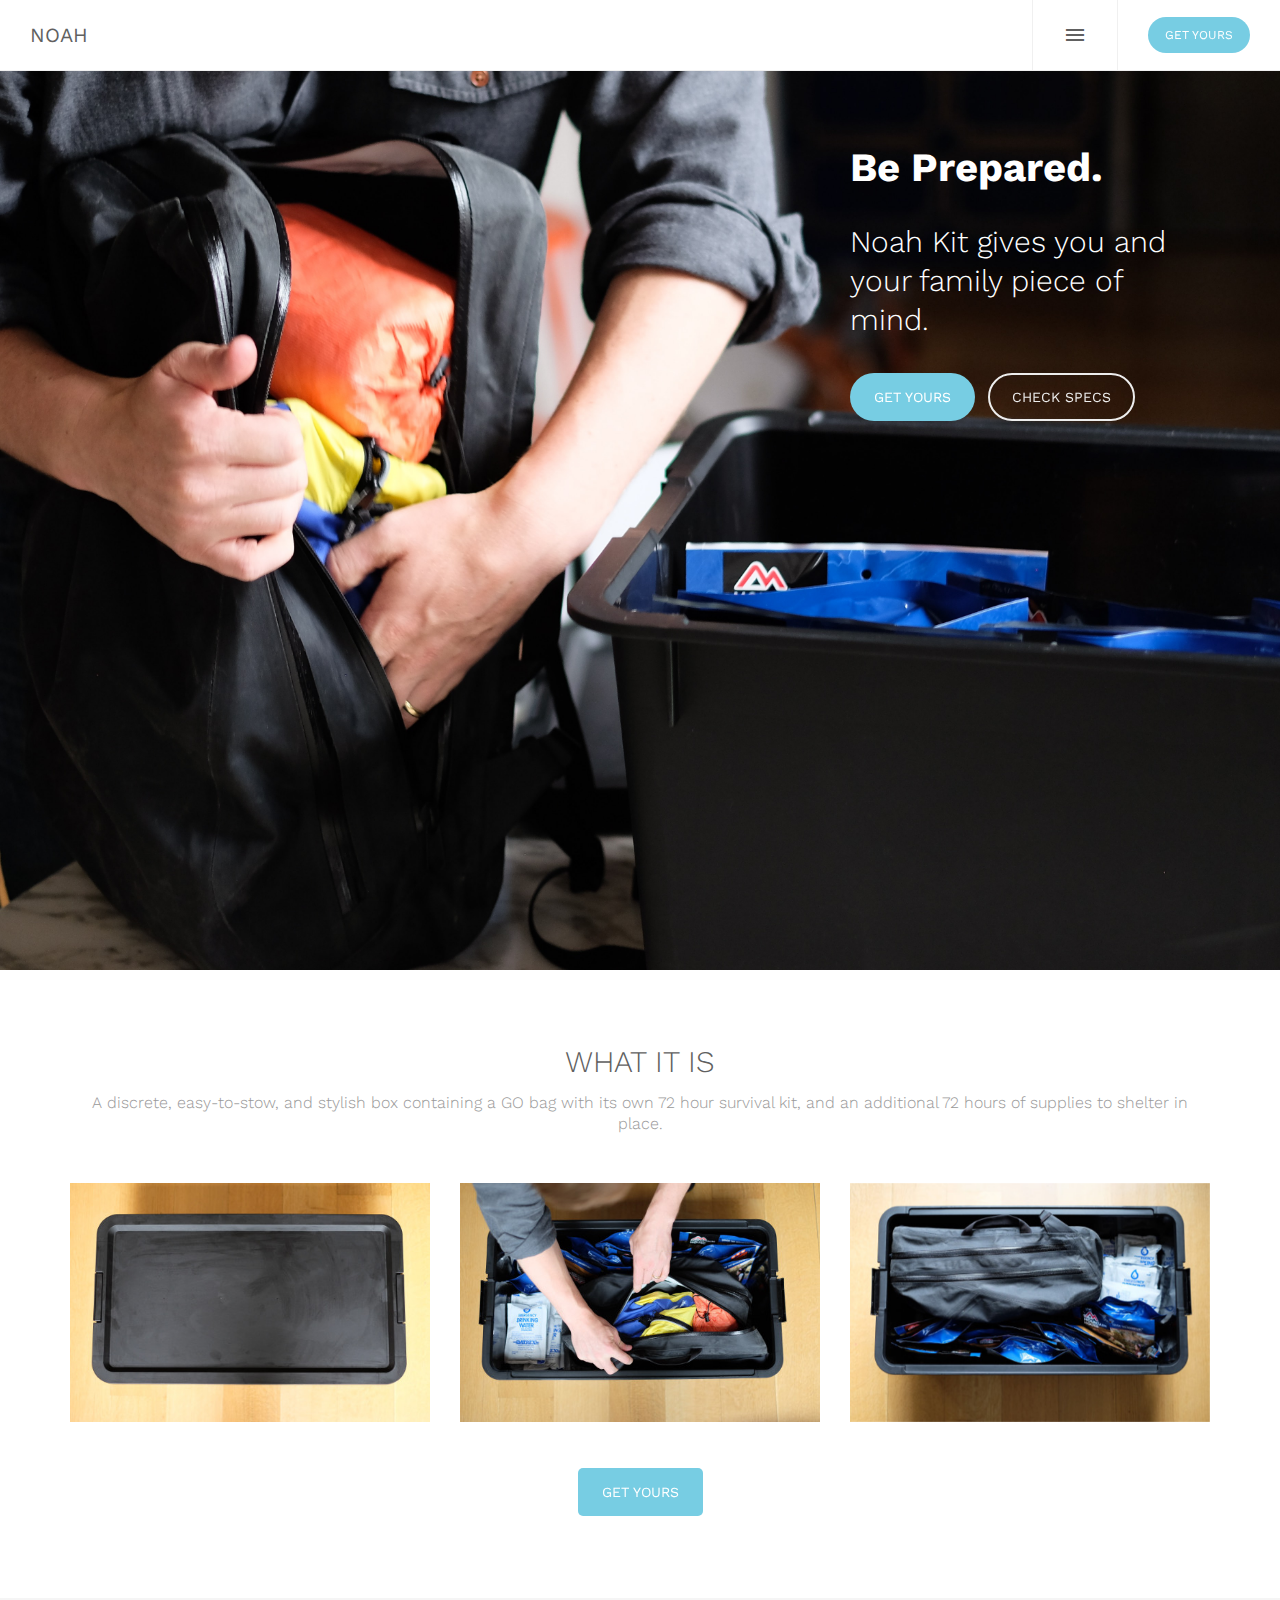
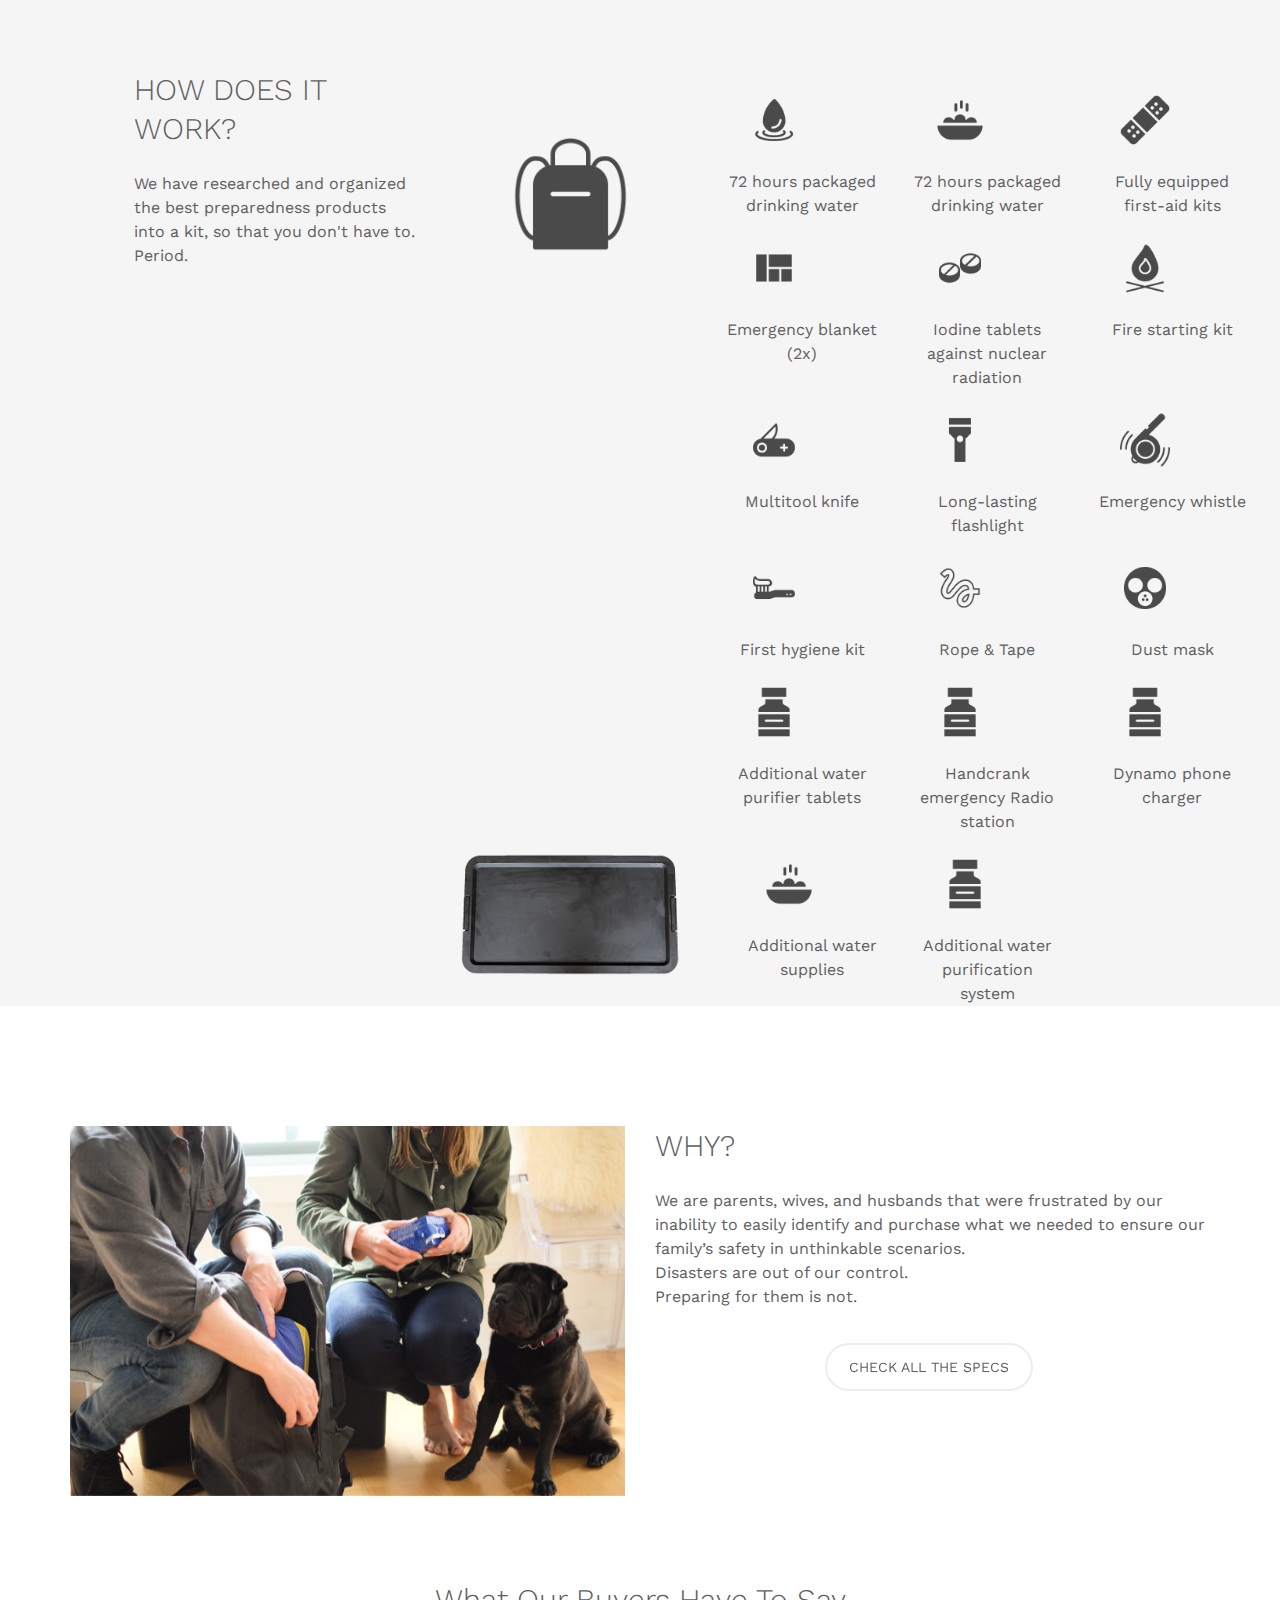
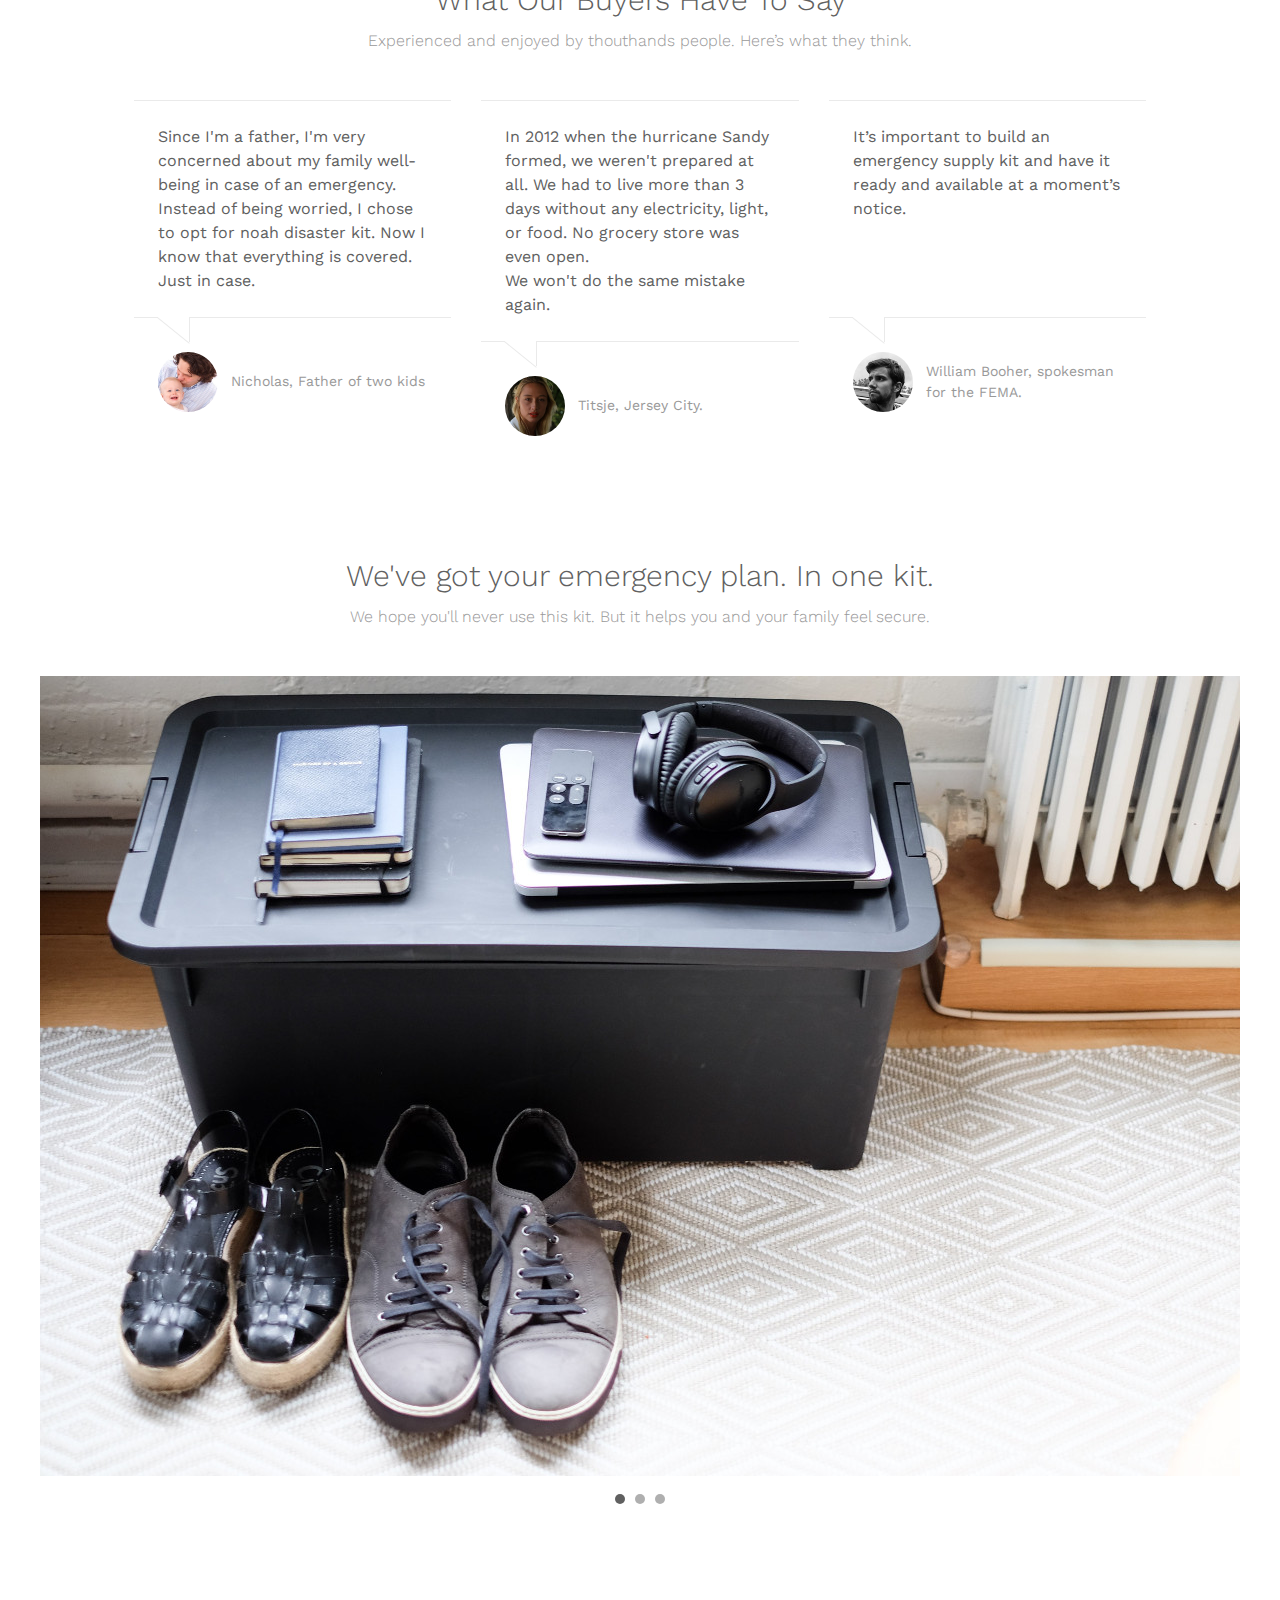
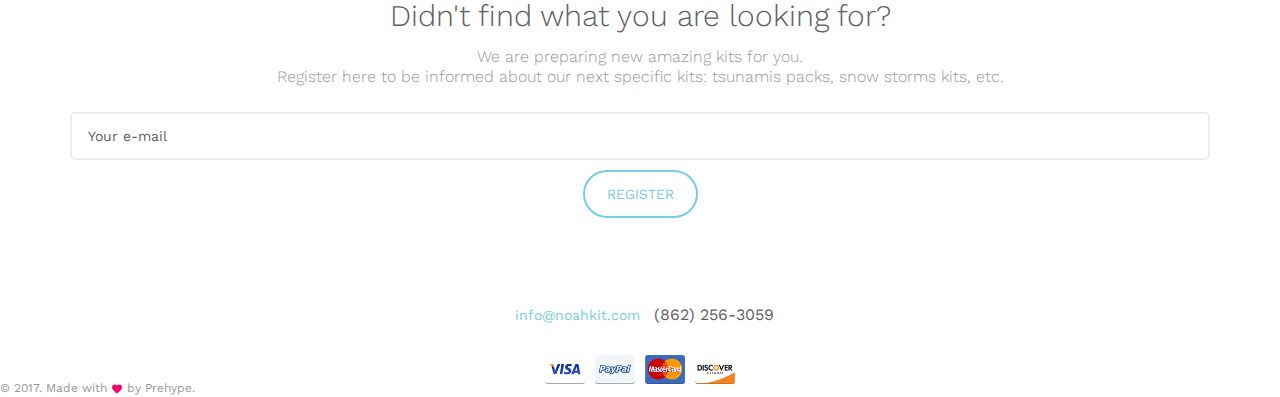
==== index.html @ 4232bd3d "changes noah" ====
<!DOCTYPE html>
<html lang="en">

<head>
  <meta charset="utf-8">
  <title>Noah Kit - A disaster kit to help you and your family feel secure.</title>

  <!--SEO Meta Tags-->
  <meta name="description" content="Noah Kit is the disaster kit you need to protect you and your family in case of a disaster." />
  <meta name="keywords" content="disaster kit, survival kit, emergency pack" />
  <meta name="author" content="Prehype" />

  <!--Mobile Specific Meta Tag-->
  <meta name="viewport" content="width=device-width, initial-scale=1.0, maximum-scale=1.0, user-scalable=no" />

  <!--Favicon-->
  <link rel="shortcut icon" href="favicon.ico" type="image/x-icon">
  <link rel="icon" href="favicon.ico" type="image/x-icon">

  <!-- Google Material Icons -->
  <link href="css/vendor/material-icons.min.css" rel="stylesheet" media="screen">

  <!-- Brand Icons -->
  <link href="css/vendor/socicon.min.css" rel="stylesheet" media="screen">

  <!-- Bootstrap -->
  <link href="css/vendor/bootstrap.min.css" rel="stylesheet" media="screen">

  <!-- Theme Styles -->
  <link href="css/theme.css" rel="stylesheet" media="screen">
<!-- redirect mobile -->
    <script type="text/javascript">
 
  if (screen.width <= 500) {
    window.location = "http://noahkit.com/index-m.html";
  }
  
</script>
  <!-- Page Preloading
  <script src="js/vendor/page-preloading.js"></script>
    <!-- fortawesome --> 
    
    <link rel="stylesheet" href="css/font-awesome/css/font-awesome.min.css">
    
    <!-- start Mixpanel --><script type="text/javascript">(function(e,a){if(!a.__SV){var b=window;try{var c,l,i,j=b.location,g=j.hash;c=function(a,b){return(l=a.match(RegExp(b+"=([^&]*)")))?l[1]:null};g&&c(g,"state")&&(i=JSON.parse(decodeURIComponent(c(g,"state"))),"mpeditor"===i.action&&(b.sessionStorage.setItem("_mpcehash",g),history.replaceState(i.desiredHash||"",e.title,j.pathname+j.search)))}catch(m){}var k,h;window.mixpanel=a;a._i=[];a.init=function(b,c,f){function e(b,a){var c=a.split(".");2==c.length&&(b=b[c[0]],a=c[1]);b[a]=function(){b.push([a].concat(Array.prototype.slice.call(arguments,
0)))}}var d=a;"undefined"!==typeof f?d=a[f]=[]:f="mixpanel";d.people=d.people||[];d.toString=function(b){var a="mixpanel";"mixpanel"!==f&&(a+="."+f);b||(a+=" (stub)");return a};d.people.toString=function(){return d.toString(1)+".people (stub)"};k="disable time_event track track_pageview track_links track_forms register register_once alias unregister identify name_tag set_config reset people.set people.set_once people.increment people.append people.union people.track_charge people.clear_charges people.delete_user".split(" ");
for(h=0;h<k.length;h++)e(d,k[h]);a._i.push([b,c,f])};a.__SV=1.2;b=e.createElement("script");b.type="text/javascript";b.async=!0;b.src="undefined"!==typeof MIXPANEL_CUSTOM_LIB_URL?MIXPANEL_CUSTOM_LIB_URL:"file:"===e.location.protocol&&"//cdn.mxpnl.com/libs/mixpanel-2-latest.min.js".match(/^\/\//)?"https://cdn.mxpnl.com/libs/mixpanel-2-latest.min.js":"//cdn.mxpnl.com/libs/mixpanel-2-latest.min.js";c=e.getElementsByTagName("script")[0];c.parentNode.insertBefore(b,c)}})(document,window.mixpanel||[]);
mixpanel.init("4b5b7b90c22132a51a4532731f63f883");</script><!-- end Mixpanel -->
    
    <!-- Facebook Pixel Code -->
<!-- Facebook Pixel Code -->
<script>
!function(f,b,e,v,n,t,s){if(f.fbq)return;n=f.fbq=function(){n.callMethod?
n.callMethod.apply(n,arguments):n.queue.push(arguments)};if(!f._fbq)f._fbq=n;
n.push=n;n.loaded=!0;n.version='2.0';n.queue=[];t=b.createElement(e);t.async=!0;
t.src=v;s=b.getElementsByTagName(e)[0];s.parentNode.insertBefore(t,s)}(window,
document,'script','https://connect.facebook.net/en_US/fbevents.js');
fbq('init', '471749263181163'); // Insert your pixel ID here.
fbq('track', 'PageView');
</script>
<noscript><img height="1" width="1" style="display:none"
src="https://www.facebook.com/tr?id=471749263181163&ev=PageView&noscript=1"
/></noscript>
<!-- DO NOT MODIFY -->
<!-- End Facebook Pixel Code -->

<!-- DO NOT MODIFY -->
<!-- End Facebook Pixel Code -->
        <!-- Fullstory -->
<script>
window['_fs_debug'] = false;
window['_fs_host'] = 'fullstory.com';
window['_fs_org'] = '5Z00R';
window['_fs_namespace'] = 'FS';
(function(m,n,e,t,l,o,g,y){
    if (e in m && m.console && m.console.log) { m.console.log('FullStory namespace conflict. Please set window["_fs_namespace"].'); return;}
    g=m[e]=function(a,b){g.q?g.q.push([a,b]):g._api(a,b);};g.q=[];
    o=n.createElement(t);o.async=1;o.src='https://'+_fs_host+'/s/fs.js';
    y=n.getElementsByTagName(t)[0];y.parentNode.insertBefore(o,y);
    g.identify=function(i,v){g(l,{uid:i});if(v)g(l,v)};g.setUserVars=function(v){g(l,v)};
    g.identifyAccount=function(i,v){o='account';v=v||{};v.acctId=i;g(o,v)};
    g.clearUserCookie=function(c,d,i){if(!c || document.cookie.match('fs_uid=[`;`]*`[`;`]*`[`;`]*`')){
    d=n.domain;while(1){n.cookie='fs_uid=;domain='+d+
    ';path=/;expires='+new Date(0).toUTCString();i=d.indexOf('.');if(i<0)break;d=d.slice(i+1)}}};
})(window,document,window['_fs_namespace'],'script','user');
</script>

    
</head>

<!-- Body -->
<!-- Adding/Removing class ".page-preloading" is enabling/disabling background smooth page transition effect and spinner. Make sure you also added/removed link to page-preloading.js script in the <head> of the document. -->
<body class="">

  <!-- Page Pre-Loader 
  <div class="page-preloader">
    <div class="preloader">
      <img src="img/preloader.gif" alt="Preloader">
    </div>
  </div><!-- .page-preloader -->

  <!-- Page Wrapper -->
  <div class="page-wrapper">

    <!-- Order Content -->
    <section class="order-content-wrap">
      <!-- Close Btn -->
      <span class="close-btn"><i class="material-icons close"></i></span>
      <!-- Preloader 
      <div class="preloader">
        <img src="img/preloader.gif" alt="Preloader">
      </div> -->
      <div class="inner">
        <form class="order-content">
          <!-- Content loaded via Ajax goes here -->
        </form><!-- .order-content -->
      </div><!-- .inner -->
    </section><!-- .order-content-wrap -->

    <!-- Order Content Backdrop -->
    <div class="order-content-backdrop"></div>


    <!-- Navbar -->
    <header class="navbar">

      <!-- Site Logo -->
      <a href="index.html" class="site-logo visible-desktop">
        <span>NOAH</span> <!--M
        <span class="text-gray">/</span>
        STORE <span>]</span> -->
      </a><!-- site-logo.visible-desktop -->
      <!--<a href="index.html" class="site-logo visible-mobile">
        <span>[</span> M <span>]</span>
      </a><!-- site-logo.visible-mobile -->

      <!-- Language Switcher -->
      <!--<div class="lang-switcher">
        <div class="lang-toggle">
          <img src="img/flags/GB.png" alt="English">
          <i class="material-icons arrow_drop_down"></i>
          <ul class="lang-dropdown">
            <li><a href="#"><img src="img/flags/FR.png" alt="French">FR</a></li>
            <li><a href="#"><img src="img/flags/DE.png" alt="German">DE</a></li>
            <li><a href="#"><img src="img/flags/IT.png" alt="Italian">IT</a></li>
          </ul>
        </div>
      </div><!-- .lang-switcher -->
<div class="background" >    </div>
      <!-- Toolbar -->
      <div class="toolbar">
        <div class="inner">
          
                   <div class="toolbar-toggle">
            <i class="material-icons menu"></i>
            <div class="toolbar-dropdown">
             
              <ul class="main-navigation" style="position:relative;">
               <!-- <li><a href="#home" class="scroll-to">Home</a></li> -->
              
                <li><a href="#accessories" class="scroll-to">What's in the kit?</a></li>
                    <li><a href="#why" class="scroll-to">Why a disaster kit?</a></li>
                 
               <!-- <li><a href="#video" class="scroll-to">Video Showcase</a></li>
                <li><a href="#gallery" class="scroll-to">Gallery</a></li> -->
                
                  
                <li><a href="#contact" class="scroll-to">Contact</a></li>
     
                </ul>
            
            </div>
            </div>
       
          <div class="toolbar-button hidden-xs">
            <a href="ajax/oculus_website.html" class="btn btn-pill btn-sm btn-primary waves-effect waves-light ajax-load-link app-buy">Get yours</a>
          </div>
        </div><!-- .inner -->
      </div><!-- .toolbar -->
    </header><!-- .navbar.navbar-sticky -->

      
       <section id="gallery" class="fw-section full-height padding-top-3x padding-bottom-3x" style="background-image: url('img/noah17-min.jpg');" data-offset-top="67">
           <div class="container">
      <!--<img src="img/noah17.jpg"   alt="Gallery"> -->
       <div class="row">
           
            <div class="col-md-4 col-sm-9 mobile-center"></div>
            <div class="col-md-4 col-sm-9 mobile-center"></div>
          <div class="col-md-4 col-sm-9 mobile-center">
              <h1 style="color:#fff" ><b>Be Prepared.</b></h1>
              <h2 style="color:#fff" > Noah Kit gives you and your family piece of mind.</h2>
            <a href="ajax/oculus_website.html"  class="btn btn-pill btn-primary waves-effect waves-light ajax-load-link app-buy">Get yours</a>
            <a href="ajax/oculus_website.html"  class="btn btn-pill btn-ghost btn-home ajax-load-link app-specs">Check Specs</a>
          </div>
        </div><!-- .row -->
               </div>
    </section>
      
    <!-- Hero Section 
    <section id="home" class="fw-section full-height padding-top-3x padding-bottom-3x" style="background-color: #f5f5f5;" data-offset-top="0">
      <div class="container padding-top">
        <div class="row">
          <div class="col-lg-6 col-md-7 col-sm-9 mobile-center">
            <h1>Be Prepared.</h1>
            <a href="ajax/oculus_mobile.html"  onclick="trackOutboundLink('Button'); return false;"  class="btn btn-pill btn-ghost btn-primary waves-effect waves-light ajax-load-link">Get yours</a>
            <a href="ajax/specs.html" onclick="trackOutboundLinkSpecs('Button'); return false;"  class="btn btn-pill btn-ghost btn-default ajax-load-link">Check Specs</a>
          </div>
        </div><!-- .row -->
        <!--<div class="padding-top visible-sm visible-xs"></div>
        <!-- Remove class ".layer-parallax" to disable mouse parallax effect. -->
       <!-- <div class="layer-parallax">
          <div class="layer" data-depth="0.15">
            <img src="img/closet.png" height="700px" class="block-center" alt="Oculus Rift">
          </div>
        </div>
      </div><!-- .container    </section><!-- .fw-section#home -->
      
          <!-- Accessories -->
    <section id="accessories" class="fw-section padding-top-3x padding-bottom-3x" data-offset-top="67">
      <div class="container">
        <h2 class="block-title text-center">
         WHAT IT IS
         <small>A discrete, easy-to-stow, and stylish box containing a GO bag with its own 72 hour survival kit, and an additional 72 hours of supplies to shelter in place.</small> 
        </h2>
        <div class="row space-top-2x">
          <div class="col-md-4 col-sm-6">
            <div class="shop-item">
              <div class="shop-thumbnail">
                <img src="img/noah1-min.jpg" alt="Oculus Touch">
                 
              </div>
           
            </div>
          </div>
         <div class="col-md-4 col-sm-6">
            <div class="shop-item">
              <div class="shop-thumbnail">
              <img src="img/noah2-min.jpg" alt="Oculus Touch">
              </div>
           
            </div>
          </div>
            
               <div class="col-md-4 col-sm-6">
            <div class="shop-item">
              <div class="shop-thumbnail noshow">
                   <img src="img/noah3-min.jpg" alt="Oculus Touch">
              </div>
          
            </div>
          </div>    

        </div><!-- .row -->
          <div class="text-center">
              <a href="ajax/oculus_website.html" class="btn btn-primary waves-effect waves-light ajax-load-link app-buy">Get yours</a>
          </div>
              </div><!-- .container -->
    </section><!-- .fw-section#accessories -->
         
     
      <section id="" class="fw-section bg-gray" data-offset-top="67">
      <div class="container-fluid padding-top-3x">
      
        <div class="row padding-top-1x padding-bottom-1x">
          <div class="col-md-3 col-sm-12 col-md-offset-1 ">
              <h2 class="block-title">
          HOW DOES IT WORK?
          
        </h2>
              <p> 
              We have researched and organized the best preparedness products into a kit, so that you don't have to.
              Period.</p>
          </div>
          <div class="col-md-8 col-sm-12">
              <div class="row text-center">
                    <div class="col-md-4 col-sm-6">
           <img  style="background-color:#f5f5f5" src="img/backpack2.png" alt="Oculus Sensor">
                  </div>
                   <div class="col-md-8 col-sm-12">
                       <div class="row">
              <div  class="col-md-4 col-sm-6">
                  <img height="100px" style='text-align:center'  src="img/water2%20-%20Copie.png" alt="Oculus Sensor">
               <span>
                  72 hours packaged drinking water</span>
                  </div>
                  <div class="col-md-4 col-sm-6">
                       <img  height="100px" style="background-color:#f5f5f5" src="img/hotfood.png" alt="Oculus Sensor">
                <span>   72 hours packaged drinking water</spanS>
                  </div>
                 <div  class="col-md-4 col-sm-6 ">
                  <img height="100px"  style="background-color:#f5f5f5" src="img/plaster.png" alt="Oculus Sensor">
            <span> Fully equipped first-aid kits</span>
                       </div>
                           </div>
                       <div class="row">
                 <div  class="col-md-4 col-sm-6 ">
                       <img  height="100px" style="background-color:#f5f5f5" src="img/blanket2.png" alt="Oculus Sensor">
                    <span>  Emergency blanket (2x)</span>
                       </div> 
                   <div  class="col-md-4 col-sm-6 ">
                  <img height="100px"  style="background-color:#f5f5f5" src="img/iodine.png" alt="Oculus Sensor">
                 <span>Iodine tablets against nuclear radiation</span> 
                       </div>
                   <div  class="col-md-4 col-sm-6 ">
                       <img  height="100px" style="background-color:#f5f5f5" src="img/firekit.png" alt="Oculus Sensor">
                <span>Fire starting kit<br><br></span> 
                       </div>
                           </div>
                       
                       <div class="row">
                   <div  class="col-md-4 col-sm-6 ">
                  <img height="100px"  style="background-color:#f5f5f5" src="img/multitool2.png" alt="Oculus Sensor">
                <span>Multitool knife</span>
                       </div>
                 <div  class="col-md-4 col-sm-6 ">
                       <img  height="100px" style="background-color:#f5f5f5" src="img/flashlight.png" alt="Oculus Sensor">
                <span>Long-lasting flashlight</span>
                       </div>
                    <div  class="col-md-4 col-sm-6 ">
                  <img height="100px"  style="background-color:#f5f5f5" src="img/whistle2.png" alt="Oculus Sensor">
                  <span>Emergency whistle</span>
                       </div>
                           
                           </div>
                       
                       <div class="row">
                   <div  class="col-md-4 col-sm-6 ">
                       <img  height="100px" style="background-color:#f5f5f5" src="img/hygiene2.png" alt="Oculus Sensor">
                  <span>First hygiene kit</span>
                       </div>
                  <div  class="col-md-4 col-sm-6 ">
                  <img height="100px"  style="background-color:#f5f5f5" src="img/rope.png" alt="Oculus Sensor">
                 <span>Rope & Tape</span>
                       </div>
                   <div  class="col-md-4 col-sm-6 ">
                       <img  height="100px" style="background-color:#f5f5f5" src="img/mask.png" alt="Oculus Sensor">
                <span>Dust mask</span>
                       </div>
                     
                           </div>
                       <div class="row">
                       <div  class="col-md-4 col-sm-6 ">
                       <img  height="100px" style="background-color:#f5f5f5" src="img/waterpurifier.png" alt="Oculus Sensor">
                         <span>Additional water purifier tablets</span>
                       </div>
                             <div  class="col-md-4 col-sm-6 ">
                       <img  height="100px" style="background-color:#f5f5f5" src="img/waterpurifier.png" alt="Oculus Sensor">
                         <span>Handcrank emergency Radio station</span>
                       </div>
                             <div  class="col-md-4 col-sm-6 ">
                       <img  height="100px" style="background-color:#f5f5f5" src="img/waterpurifier.png" alt="Oculus Sensor">
                         <span>Dynamo phone charger</span>
                       </div>
                           
                           
                           </div>
              
              </div>
              </div>
               <div class="row text-center">
                    <div class="col-md-4 col-sm-6">
                           <img  style="background-color:#f5f5f5" src="img/container.png" alt="Oculus Sensor">
                   </div>
                      <div class="col-md-8 col-sm-12">
                             <div  class="col-md-4 col-sm-6 ">
                       <img  height="100px" style="background-color:#f5f5f5" src="img/hotfood.png" alt="Oculus Sensor">
                <span>Additional water supplies</span>
                       </div>
                     <div  class="col-md-4 col-sm-6 ">
                       <img  height="100px" style="background-color:#f5f5f5" src="img/waterpurifier.png" alt="Oculus Sensor">
                         <span>Additional water purification system</span>
                       </div>
                   </div>
              </div>
          </div>

        </div><!-- .row -->
      </div><!-- .container -->
    </section><!-- .fw-section#accessories -->
      
      <!-- Accessories -->
    <section id="why" class="fw-section padding-top-3x padding-bottom-1x" data-offset-top="67">
      <div class="container">
      
        <div class="row space-top-2x">
            
            
          <div class="col-md-6 col-sm-12">
            <div class="shop-item">
              <div class="shop-thumbnail">
                <img src="img/slider1-min.jpg" alt="Oculus Touch">
                 
              </div>
     
            </div>
          </div>
          <div class="col-md-6 col-sm-12">
              <h2> WHY? </h2> 
            <div class="shop-item">
              
                <p>
                We are parents, wives, and husbands that were frustrated by our inability to easily identify and purchase what we needed to ensure our family’s safety in unthinkable scenarios.<br> Disasters are out of our control.<br>Preparing for them is not.
                </p>
           
               
                <div style="text-align:center"><a href="ajax/oculus_website.html"   class="btn btn-pill btn-ghost btn-default ajax-load-link app-specs">Check all the Specs</a></div>
              </div>
        </div>

        </div><!-- .row -->
      </div><!-- .container -->
    </section><!-- .fw-section#accessories -->
       
   
    <!-- Testimonials -->
    <section id="feedback" class="fw-section padding-top-2x padding-bottom-3x" data-offset-top="67">
      <div class="container-fluid">
        <h2 class="block-title text-center space-bottom-2x">
          What Our Buyers Have To Say
          <small>Experienced and enjoyed by thouthands people. Here’s what they think.</small>
        </h2>
        <div class="row">
          <div class="col-lg-10 col-lg-offset-1">
            <div class="row">
              <!-- Testimonial -->
              <div class="col-lg-4 col-md-6 col-sm-6">
                <div class="testimonial">
                  <div class="testimonial-body">
                    <p>Since I'm a father, I'm very concerned about my family well-being in case of an emergency. 
                       <br> Instead of being worried, I chose to opt for noah disaster kit. Now I know that everything
                        is covered. Just in case.
                      </p>
                  </div>
                  <footer class="testimonial-author">
                    <div class="testimonial-author-ava">
                      <img src="img/father-min.jpg" alt="Author">
                    </div>
                    <div class="testimonial-author-info">
                      Nicholas, Father of two kids
                    </div>
                  </footer>
                </div>
              </div>
              <!-- Testimonial -->
              <div class="col-lg-4 col-md-6 col-sm-6">
                <div class="testimonial">
                  <div class="testimonial-body">
                    <p>In 2012 when the hurricane Sandy formed, we weren't prepared at all. We had to live more than 3 days without any electricity, light, or food.
                        No grocery store was even open.<br>
                      We won't do the same mistake again.</p>
                  </div>
                  <footer class="testimonial-author">
                    <div class="testimonial-author-ava">
                      <img src="img/portrait-min.jpg" alt="Author">
                    </div>
                    <div class="testimonial-author-info">
                      Titsje, Jersey City. 
                    </div>
                  </footer>
                </div>
              </div>
              <!-- Testimonial -->
              <div class="col-lg-4 col-md-6 col-sm-6 noshow">
                <div class="testimonial">
                  <div class="testimonial-body">
                    <p>It’s important to build an emergency supply kit and have it ready and available at a moment’s notice. 
                      <br> 
                      <br>
                      <br><br></p>
                  </div>
                  <footer class="testimonial-author">
                    <div class="testimonial-author-ava">
                      <img src="img/man-min.jpg" alt="Author">
                    </div>
                    <div class="testimonial-author-info">
                      William Booher, spokesman for the FEMA.
                    </div>
                  </footer>
                </div>
              </div>
              <!-- Testimonial -->  
                    </div>
          </div>
        </div><!-- .row -->
      </div><!-- .container -->
    </section><!-- .fw-section#feedback -->
    
      
      <section id="gallery" class="fw-section  padding-bottom-3x" data-offset-top="67">
      <div class="container-fluid">
        <h2 class="block-title text-center space-bottom-2x">
          We've got your emergency plan. In one kit.
          <small>We hope you'll never use this kit. But it helps you and your family feel secure.</small>
        </h2>
        <div class="image-carousel" data-loop="true">
          <div class="inner">
            <img src="img/boxmur-min.jpg"   alt="Gallery">
            <img src="img/slider2-min.jpg" alt="Gallery">
            <img src="img/slider3-min.jpg" alt="Gallery">
          </div>
        </div>
      </div>
    </section><!--    -->

      <!--
    <section id="video" class="fw-section no-cover padding-top-3x padding-bottom-3x" style="background-image: url(img/video-bg.jpg);" data-offset-top="67">
      <div class="container text-center padding-top-3x padding-bottom-3x">
        <div class="padding-top-2x hidden-xs"></div>
        <div class="row">
          <div class="col-lg-6 col-md-7 col-sm-8">
            <h2 class="block-title padding-bottom">
              Want to see Oculus in action?
              <small>Watch our short video presentation.</small>
            </h2>
            <a href="https://www.youtube.com/watch?v=pN6YCFlS8nU" class="video-popup-btn">
              <i class="material-icons play_arrow"></i>
            </a>
          </div>
        </div><!-- .row -->
      <!--
        <div class="padding-bottom-3x hidden-xs"></div>
      </div><!-- .container
    </section> --> <!-- .fw-section#video -->
  
    <!-- CTA -->
    <section class="fw-section padding-bottom-3x">
      <div class="container text-center">
  
        <h2 class="block-title padding-top-2x space-bottom-1x">
          Didn't find what you are looking for? 
          <small>We are preparing new amazing kits for you.<br> Register here to be informed about our next specific kits: tsunamis packs, 
            snow storms kits, etc.</small>
        </h2>
      
        <form id="form-email" action="newsletter.php#newsletter" method="post" class="subscribe-form">
          <input type="email" class="form-control" id="email" name="email" placeholder="Your e-mail">
          <!-- real people should not fill this in and expect good things - do not remove this or risk form bot signups-->
          <!--<div style="position: absolute; left: -5000px;" aria-hidden="true"><input type="text" name="b_c7103e2c981361a6639545bd5_1194bb7544" tabindex="-1" value=""></div> -->
            <button id="button-validate" type="submit" class="btn btn-ghost btn-pill btn-primary waves-effect waves-light">Register</button>
        </form>  
         
          <div id="form-success">
       <h3>Thank you!</h3>
           <div class="text-success"><strong>We received your email address.</strong> <br>You'll be informed as soon as we launch the new kits.</div>
        </div> 
         
      </div>
    </section><!-- .fw-section -->

    <!-- Footer -->
    <footer id="contact" class="footer">
    
       <!-- <p class="text-sm">Need support? Call <span class="text-primary">001 (917) 555-4836</span></p> -->
        <div class="social-bar text-center space-bottom">
            <a href="mailto:info@noahkit.com?Subject=Information">info@noahkit.com</a>
            (862) 256-3059
            
        <!--  <a href="#" class="sb-skype" data-toggle="tooltip" data-placement="top" title="Skype">
            <i class="socicon-skype"></i>
          </a> -->
          <!--<a href="#" class="sb-facebook" data-toggle="tooltip" data-placement="top" title="Facebook">
            <i class="socicon-facebook"></i>
          </a>
      <!--    <a href="#" class="sb-google-plus" data-toggle="tooltip" data-placement="top" title="" data-original-title="Google+">
            <i class="socicon-googleplus"></i>
          </a>
          <a href="#" class="sb-twitter" data-toggle="tooltip" data-placement="top" title="Twitter">
            <i class="socicon-twitter"></i>
          </a> -->
         <!-- <a href="#" class="sb-instagram" data-toggle="tooltip" data-placement="top" title="" data-original-title="Instagram">
            <i class="socicon-instagram"></i>
          </a> -->
        </div><!-- .social-bar -->
        <div class="cards"><img src="img/cards.png" alt="Cards"></div>
        <p class="copyright">&copy; 2017. Made with <i class="text-danger material-icons favorite"></i> by Prehype.</p>

   <!--   <div class="column">
        <h3 class="widget-title">
          Subscription
          <small>To receive latest offers and discounts from the shop.</small>
        </h3>
        <form action="//rokaux.us12.list-manage.com/subscribe/post?u=c7103e2c981361a6639545bd5&amp;id=1194bb7544" method="post" target="_blank" class="subscribe-form" novalidate>
          <input type="email" class="form-control" name="EMAIL" placeholder="Your e-mail">
          <!-- real people should not fill this in and expect good things - do not remove this or risk form bot signups-->
         <!-- <div style="position: absolute; left: -5000px;" aria-hidden="true"><input type="text" name="b_c7103e2c981361a6639545bd5_1194bb7544" tabindex="-1" value=""></div>
          <button type="submit"><i class="material-icons send"></i></button>
        </form>
      </div><!-- .column -->
   <!--   <div class="column">
        <h3 class="widget-title">
          Payment Methods
          <small>We support one of the following payment methods.</small>
        </h3>
        <div class="cards"><img src="img/cards.png" alt="Cards"></div>
        <!-- Scroll To Top Button -->
     <!--   <div class="scroll-to-top-btn"><i class="material-icons trending_flat"></i></div>
      </div><!-- .column -->
    </footer><!-- .footer -->

  </div><!-- .page-wrapper -->

  <!-- JavaScript (jQuery) libraries, plugins and custom scripts -->
  <script src="js/vendor/jquery-2.1.4.min.js"></script>
  <script src="js/vendor/bootstrap.min.js"></script>
<!--  <script src="js/vendor/smoothscroll.js"></script> -->
  <script src="js/vendor/scrollspy.js"></script>
  <script src="js/vendor/velocity.min.js"></script>
  <script src="js/vendor/jquery.parallax.min.js"></script>
  <script src="js/vendor/waves.min.js"></script>
  <script src="js/vendor/icheck.min.js"></script>
  <script src="js/vendor/owl.carousel.min.js"></script>
  <script src="js/vendor/magnific-popup.min.js"></script>
  <script src="js/scripts.js"></script>
    <script>
  (function(i,s,o,g,r,a,m){i['GoogleAnalyticsObject']=r;i[r]=i[r]||function(){
  (i[r].q=i[r].q||[]).push(arguments)},i[r].l=1*new Date();a=s.createElement(o),
  m=s.getElementsByTagName(o)[0];a.async=1;a.src=g;m.parentNode.insertBefore(a,m)
  })(window,document,'script','https://www.google-analytics.com/analytics.js','ga');

  ga('create', 'UA-101906993-2', 'auto');
  ga('send', 'pageview');

</script>


<script>
  window.intercomSettings = {
    app_id: "o608k6hs"
  };
</script>
<script>(function(){var w=window;var ic=w.Intercom;if(typeof ic==="function"){ic('reattach_activator');ic('update',intercomSettings);}else{var d=document;var i=function(){i.c(arguments)};i.q=[];i.c=function(args){i.q.push(args)};w.Intercom=i;function l(){var s=d.createElement('script');s.type='text/javascript';s.async=true;s.src='https://widget.intercom.io/widget/o608k6hs';var x=d.getElementsByTagName('script')[0];x.parentNode.insertBefore(s,x);}if(w.attachEvent){w.attachEvent('onload',l);}else{w.addEventListener('load',l,false);}}})()</script>

<script>

    	$('.app-buy').click(function(event) {
            
         
                 ga('send', 'event', 'Getyourssite', 'Click', 'Button', { 
       
                    });
        });
            
                	$('.app-specs').click(function(event) {
            
         
                 ga('send', 'event', 'Specs', 'Click', 'Button', { 
       
                    });
                         });

    
    
$( document ).ready(function() {
      $('#form-success').hide();

    $('#button-validate').click(function(event) {
		// prevent default browser behaviour
  		console.log("coucou");
	  // $(".order-form").hide();	
        //$("#outofstock").show();	

        event.preventDefault();

		// Grab all inputs
		var email = $('#email').val()
		//var totalcost = $('#total_cost').val()

		if (validateForm(email)){
			var distinctId = mixpanel.get_distinct_id()
	        mixpanel.identify(distinctId)
	        // Set user attributes for mixpanel DB
			var response = mixpanel.people.set({
	    	"$email":email,
           // "$totalcost":totalcost,
      //  "$product-recovery":$('#recovery').is(':checked').toString(),
        //"$product-hydrate":$('#hydrate').is(':checked').toString(),
        //"$product-boosters":$('#boosters').is(':checked').toString(),
        //"$product-dna":$('#dna').is(':checked').toString()
	    });
            
            $("#form-email").hide();	
            $('#form-success').show();
       // mixpanel.track('order');
		//	fbq('track', 'AddToCart', {
		//		value: 199,
		//		currency: 'USD'
		//	});
			
		} else {
			return false
		}


	});   
   
    function validateForm(email){
    // Validate format of email
		if (!validateEmail(email)) {
			if (email.length == 0) {
				showError("Email cannot be blank")
			} else {
				// Enter the text you want to appear in the error box in the form modal
		    	showError(email + " is not a valid email :(")	
			}
		    return false
		} else if (!validateInputs()) {
			return false
		} else {
           // echo('réussi');
			return true
		}
	}

	function validateInputs() {
		// Make sure each input isn't blank
		var inputsValid = true
		$.each($('#order-form input'), function(index, formField) {
            if($(formField).val().trim().length == 0) {
            	showError(capitalizeFirstLetter(formField.id)+ " cannot be blank")
            	inputsValid = false
            }
    	});
		return inputsValid
	}

	function validateEmail(email) {
    	var re = /^(([^<>()\[\]\\.,;:\s@"]+(\.[^<>()\[\]\\.,;:\s@"]+)*)|(".+"))@((\[[0-9]{1,3}\.[0-9]{1,3}\.[0-9]{1,3}\.[0-9]{1,3}])|(([a-zA-Z\-0-9]+\.)+[a-zA-Z]{2,}))$/;
    	return re.test(email);
	}

	function showError(errorContent){
		$("#form-error-text").text(errorContent);
		$("#form-error").show()
		return false;
	}

	function capitalizeFirstLetter(string) {
    	return string.charAt(0).toUpperCase() + string.slice(1).toLowerCase();
	}
    
});
    
   
    </script>
  
    
    
</body><!-- <body> -->

</html>
---- css/vendor/socicon.min.css ----
@charset "UTF-8";[class*=" socicon-"]:before,[class^=socicon-]:before,[data-icon]:before{font-family:socicon!important;font-style:normal!important;font-weight:400!important;font-variant:normal!important;text-transform:none!important;speak:none;line-height:1;-webkit-font-smoothing:antialiased;-moz-osx-font-smoothing:grayscale}@font-face{font-family:socicon;src:url(../../fonts/socicon.eot);src:url(../../fonts/socicon.eot?#iefix) format("embedded-opentype"),url(../../fonts/socicon.woff) format("woff"),url(../../fonts/socicon.ttf) format("truetype"),url(../../fonts/socicon.svg#socicon) format("svg");font-weight:400;font-style:normal}[data-icon]:before{content:attr(data-icon)}.socicon-modelmayhem:before{content:"\e000"}.socicon-mixcloud:before{content:"\e001"}.socicon-drupal:before{content:"\e002"}.socicon-swarm:before{content:"\e003"}.socicon-istock:before{content:"\e004"}.socicon-yammer:before{content:"\e005"}.socicon-ello:before{content:"\e006"}.socicon-stackoverflow:before{content:"\e007"}.socicon-persona:before{content:"\e008"}.socicon-triplej:before{content:"\e009"}.socicon-houzz:before{content:"\e00a"}.socicon-rss:before{content:"\e00b"}.socicon-paypal:before{content:"\e00c"}.socicon-odnoklassniki:before{content:"\e00d"}.socicon-airbnb:before{content:"\e00e"}.socicon-periscope:before{content:"\e00f"}.socicon-outlook:before{content:"\e010"}.socicon-coderwall:before{content:"\e011"}.socicon-tripadvisor:before{content:"\e012"}.socicon-appnet:before{content:"\e013"}.socicon-goodreads:before{content:"\e014"}.socicon-tripit:before{content:"\e015"}.socicon-lanyrd:before{content:"\e016"}.socicon-slideshare:before{content:"\e017"}.socicon-buffer:before{content:"\e018"}.socicon-disqus:before{content:"\e019"}.socicon-vkontakte:before{content:"\e01a"}.socicon-whatsapp:before{content:"\e01b"}.socicon-patreon:before{content:"\e01c"}.socicon-storehouse:before{content:"\e01d"}.socicon-pocket:before{content:"\e01e"}.socicon-mail:before{content:"\e01f"}.socicon-blogger:before{content:"\e020"}.socicon-technorati:before{content:"\e021"}.socicon-reddit:before{content:"\e022"}.socicon-dribbble:before{content:"\e023"}.socicon-stumbleupon:before{content:"\e024"}.socicon-digg:before{content:"\e025"}.socicon-envato:before{content:"\e026"}.socicon-behance:before{content:"\e027"}.socicon-delicious:before{content:"\e028"}.socicon-deviantart:before{content:"\e029"}.socicon-forrst:before{content:"\e02a"}.socicon-play:before{content:"\e02b"}.socicon-zerply:before{content:"\e02c"}.socicon-wikipedia:before{content:"\e02d"}.socicon-apple:before{content:"\e02e"}.socicon-flattr:before{content:"\e02f"}.socicon-github:before{content:"\e030"}.socicon-renren:before{content:"\e031"}.socicon-friendfeed:before{content:"\e032"}.socicon-newsvine:before{content:"\e033"}.socicon-identica:before{content:"\e034"}.socicon-bebo:before{content:"\e035"}.socicon-zynga:before{content:"\e036"}.socicon-steam:before{content:"\e037"}.socicon-xbox:before{content:"\e038"}.socicon-windows:before{content:"\e039"}.socicon-qq:before{content:"\e03a"}.socicon-douban:before{content:"\e03b"}.socicon-meetup:before{content:"\e03c"}.socicon-playstation:before{content:"\e03d"}.socicon-android:before{content:"\e03e"}.socicon-snapchat:before{content:"\e03f"}.socicon-twitter:before{content:"\e040"}.socicon-facebook:before{content:"\e041"}.socicon-googleplus:before{content:"\e042"}.socicon-pinterest:before{content:"\e043"}.socicon-foursquare:before{content:"\e044"}.socicon-yahoo:before{content:"\e045"}.socicon-skype:before{content:"\e046"}.socicon-yelp:before{content:"\e047"}.socicon-feedburner:before{content:"\e048"}.socicon-linkedin:before{content:"\e049"}.socicon-viadeo:before{content:"\e04a"}.socicon-xing:before{content:"\e04b"}.socicon-myspace:before{content:"\e04c"}.socicon-soundcloud:before{content:"\e04d"}.socicon-spotify:before{content:"\e04e"}.socicon-grooveshark:before{content:"\e04f"}.socicon-lastfm:before{content:"\e050"}.socicon-youtube:before{content:"\e051"}.socicon-vimeo:before{content:"\e052"}.socicon-dailymotion:before{content:"\e053"}.socicon-vine:before{content:"\e054"}.socicon-flickr:before{content:"\e055"}.socicon-500px:before{content:"\e056"}.socicon-wordpress:before{content:"\e058"}.socicon-tumblr:before{content:"\e059"}.socicon-twitch:before{content:"\e05a"}.socicon-8tracks:before{content:"\e05b"}.socicon-amazon:before{content:"\e05c"}.socicon-icq:before{content:"\e05d"}.socicon-smugmug:before{content:"\e05e"}.socicon-ravelry:before{content:"\e05f"}.socicon-weibo:before{content:"\e060"}.socicon-baidu:before{content:"\e061"}.socicon-angellist:before{content:"\e062"}.socicon-ebay:before{content:"\e063"}.socicon-imdb:before{content:"\e064"}.socicon-stayfriends:before{content:"\e065"}.socicon-residentadvisor:before{content:"\e066"}.socicon-google:before{content:"\e067"}.socicon-yandex:before{content:"\e068"}.socicon-sharethis:before{content:"\e069"}.socicon-bandcamp:before{content:"\e06a"}.socicon-itunes:before{content:"\e06b"}.socicon-deezer:before{content:"\e06c"}.socicon-telegram:before{content:"\e06e"}.socicon-openid:before{content:"\e06f"}.socicon-amplement:before{content:"\e070"}.socicon-viber:before{content:"\e071"}.socicon-zomato:before{content:"\e072"}.socicon-quora:before{content:"\e073"}.socicon-draugiem:before{content:"\e074"}.socicon-endomodo:before{content:"\e075"}.socicon-filmweb:before{content:"\e076"}.socicon-stackexchange:before{content:"\e077"}.socicon-wykop:before{content:"\e078"}.socicon-teamspeak:before{content:"\e079"}.socicon-teamviewer:before{content:"\e07a"}.socicon-ventrilo:before{content:"\e07b"}.socicon-younow:before{content:"\e07c"}.socicon-raidcall:before{content:"\e07d"}.socicon-mumble:before{content:"\e07e"}.socicon-medium:before{content:"\e06d"}.socicon-bebee:before{content:"\e07f"}.socicon-hitbox:before{content:"\e080"}.socicon-reverbnation:before{content:"\e081"}.socicon-formulr:before{content:"\e082"}.socicon-instagram:before{content:"\e057"}.socicon-battlenet:before{content:"\e083"}
---- css/theme.css ----
/*
 * M-Store | Modern E-Commerce Template
 * Copyright 2016 rokaux
 * Theme Styles
 */

/*
 * Table of Contents
 *
 *  1. Google Font Import
 *  2. Scaffolding + Reset
 *  3. Typography
 *  4. Forms
 *  5. Tables
 *  6. Buttons
 *  7. Preloader
 *  8. Social Buttons
 *  9. Navbar
 * 10. Carousel
 * 11. Shop
 * 12. Components
 * 13. Tooltips
 * 14. Navs (Tabs)
 * 15. Panels
 * 16. Footer
*/

@import url(https://fonts.googleapis.com/css?family=Work+Sans:400,300,500,600);
* {
  -webkit-box-sizing: border-box;
  -moz-box-sizing: border-box;
  box-sizing: border-box;
}

*:before,
*:after {
  -webkit-box-sizing: border-box;
  -moz-box-sizing: border-box;
  box-sizing: border-box;
}

html * {
  text-rendering: optimizeLegibility;
  -webkit-font-smoothing: antialiased;
  -moz-osx-font-smoothing: grayscale;
}

html {
  font-size: 10px;
  -webkit-tap-highlight-color: transparent;
}

@-ms-viewport {
  width: device-width;
}

body {
  font-family: "Work Sans", Helvetica, Arial, sans-serif;
  font-size: 16px;
  font-weight: normal;
  line-height: 1.5;
  color: #606060;
  background-color: #fff;
  background-position: center;
  background-repeat: no-repeat;
  background-size: cover;
  overflow-x: hidden;
  overflow-y: auto;
}

input,
button,
select,
textarea {
  font-family: inherit;
  font-size: inherit;
  line-height: inherit;
}

a {
  color: #77cde3;
  text-decoration: underline;
  -webkit-transition: color 0.3s;
  -o-transition: color 0.3s;
  transition: color 0.3s;
}

a:hover {
  color: #77cde3;
  text-decoration: none;
}

a:focus {
  color: #77cde3;
  outline: none;
}

a.link-title {
  color: #606060;
  text-decoration: none;
}

a.link-title:hover {
  color: #999;
}

img {
  vertical-align: middle;
  display: block;
  max-width: 100%;
 /* height: auto; */
}

svg {
  max-width: 100%;
}

.img-rounded {
  border-radius: 6px;
}
.img-circle {
  border-radius: 50%;
}

.opacity-75 {
  opacity: .75;
}

.opacity-50 {
  opacity: .5;
}

.opacity-25 {
  opacity: .25;
}

.display-inline {
  display: inline-block !important;
  vertical-align: middle;
}

.display-inline img {
  display: block;
  width: 100%;
}

hr {
  margin-top: 24px;
  margin-bottom: 24px;
  border: 0;
  border-top: 1px solid #ededed;
}

.block {
  display: block;
}

.inline {
  display: inline-block;
}

.inline img {
  display: block;
  width: 100%;
}

.relative {
  position: relative !important;
}

.absolute {
  position: absolute !important;
}

.sr-only {
  position: absolute;
  width: 1px;
  height: 1px;
  margin: -1px;
  padding: 0;
  overflow: hidden;
  clip: rect(0, 0, 0, 0);
  border: 0;
}

.sr-only-focusable:active, .sr-only-focusable:focus {
  position: static;
  width: auto;
  height: auto;
  margin: 0;
  overflow: visible;
  clip: auto;
}

::selection {
  color: #606060;
  background: #ededed;
}

::-moz-selection {
  color: #606060;
  background: #ededed;
}

kbd {
  background-color: #606060;
  border-radius: 0;
}

.va-middle {
  vertical-align: middle;
}

.va-top {
  vertical-align: top;
}

.va-bottom {
  vertical-align: bottom;
}

.space-top-half {
  margin-top: 12px !important;
}

.space-top {
  margin-top: 24px !important;
}

.space-top-2x {
  margin-top: 48px !important;
}

.space-top-3x {
  margin-top: 72px !important;
}

.space-bottom-half {
  margin-bottom: 12px !important;
}

.space-bottom {
  margin-bottom: 24px !important;
}

.space-bottom-2x {
  margin-bottom: 48px !important;
}

.space-bottom-3x {
  margin-bottom: 72px !important;
}

.padding-top-half {
  padding-top: 12px !important;
}

.padding-top {
  padding-top: 24px !important;
}

.padding-top-2x {
  padding-top: 48px !important;
}

.padding-top-3x {
  padding-top: 72px !important;
}

.padding-bottom-half {
  padding-bottom: 12px !important;
}

.padding-bottom {
  padding-bottom: 24px !important;
}

.padding-bottom-2x {
  padding-bottom: 48px !important;
}

.padding-bottom-3x {
  padding-bottom: 72px !important;
}

@media screen and (max-width: 768px) {
  .space-top {
    margin-top: 16px !important;
  }
  .space-top-2x {
    margin-top: 36px !important;
  }
  .space-top-3x {
    margin-top: 48px !important;
  }
  .space-bottom {
    margin-bottom: 16px !important;
  }
  .space-bottom-2x {
    margin-bottom: 36px !important;
  }
  .space-bottom-3x {
    margin-bottom: 48px !important;
  }
  .padding-top {
    padding-top: 16px !important;
  }
  .padding-top-2x {
    padding-top: 36px !important;
  }
  .padding-top-3x {
    padding-top: 48px !important;
  }
  .padding-bottom {
    padding-bottom: 16px !important;
  }
  .padding-bottom-2x {
    padding-bottom: 36px !important;
  }
  .padding-bottom-3x {
    padding-bottom: 48px !important;
  }
}

.space-top-none {
  margin-top: 0 !important;
}

.space-bottom-none {
  margin-bottom: 0 !important;
}

.padding-top-none {
  padding-top: 0 !important;
}

.padding-bottom-none {
  padding-bottom: 0 !important;
}

.page-edit .edit-link {
  display: inline-block;
  margin-top: 24px;
}

.text-center {
  text-align: center;
}

.text-right {
  text-align: right;
}

.block-center {
  display: block;
  margin-left: auto;
  margin-right: auto;
}

@media screen and (max-width: 991px) {
  .tablet-center {
    text-align: center !important;
  }
}

@media screen and (max-width: 768px) {
  .mobile-center {
    text-align: center !important;
  }
}

/* Text meant only for screen readers. */
.screen-reader-text {
  clip: rect(1px, 1px, 1px, 1px);
  position: absolute !important;
  height: 1px;
  width: 1px;
  overflow: hidden;
}

.screen-reader-text:focus {
  background-color: #f1f1f1;
  border-radius: 3px;
  box-shadow: 0 0 2px 2px rgba(0, 0, 0, 0.6);
  clip: auto !important;
  color: #21759b;
  display: block;
  font-size: 14px;
  font-size: 0.875rem;
  font-weight: bold;
  height: auto;
  left: 5px;
  line-height: normal;
  padding: 15px 23px 14px;
  text-decoration: none;
  top: 5px;
  width: auto;
  z-index: 100000;
  /* Above WP toolbar. */
}

.container-fluid {
  max-width: 1920px;
  margin-left: auto;
  margin-right: auto;
  padding: 0 30px;
}

h1, h2, h3, h4, h5, h6,
.h1, .h2, .h3, .h4, .h5, .h6 {
  line-height: 1.3;
  color: #606060;
  margin-top: 0;
}

h1, .h1 {
  margin-bottom: 28px;
}

h2, .h2 {
  margin-bottom: 24px;
}

h3, .h3 {
  margin-bottom: 20px;
}

h4, .h4 {
  margin-bottom: 17px;
}

h5, h6, .h5, .h6 {
  margin-bottom: 12px;
}

h1, .h1 {
  font-size: 40px;
  font-weight: 300;
  font-style: normal;
  text-transform: none;
}

h2, .h2 {
  font-size: 30px;
  font-weight: 300;
  font-style: normal;
  text-transform: none;
}

h3, .h3 {
  font-size: 26px;
  font-weight: 300;
  font-style: normal;
  text-transform: none;
}

h4, .h4 {
  font-size: 22px;
  font-weight: 400;
  font-style: normal;
  text-transform: none;
}

h5, .h5 {
  font-size: 18px;
  font-weight: 400;
  font-style: normal;
  text-transform: none;
}

h6, .h6 {
  font-size: 16px;
  font-weight: 500;
  font-style: normal;
  text-transform: none;
}

p {
  margin: 0 0 24px;
}

.lead {
  font-size: 18px;
}

.text-sm {
  font-size: 14px;
}

.text-xs {
  font-size: 12px;
}

small,
.small {
  font-size: 90%;
}
small,
.smallmobile {
  font-size: 80%;
}
.text-left {
  text-align: left;
}

.text-right {
  text-align: right;
}

.text-center {
  text-align: center;
}

.text-justify {
  text-align: justify;
}

.text-nowrap {
  white-space: nowrap;
}

.text-lowercase {
  text-transform: lowercase;
}

.text-uppercase, .initialism {
  text-transform: uppercase;
}

.text-capitalize {
  text-transform: capitalize;
}

.text-notransform {
  text-transform: none;
}

.text-crossed {
  text-decoration: line-through;
}

.text-bold {
  font-weight: 600;
}

.text-semibold {
  font-weight: 500;
}

.text-normal {
  font-weight: normal;
}

.text-thin {
  font-weight: 300;
}

.text-gray {
  color: #999 !important;
}

.text-light,
.text-white {
  color: #fff !important;
}

.text-light h1, .text-light h2, .text-light h3, .text-light h4, .text-light h5, .text-light h6,
.text-white h1,
.text-white h2,
.text-white h3,
.text-white h4,
.text-white h5,
.text-white h6 {
  color: #fff !important;
}

.text-default {
  color: #ededed;
}

a.text-default:hover {
  color: #d4d4d4;
}

.text-primary {
  color: #77cde3;
}

a.text-primary:hover {
  color: #4dbdda;
}

.text-success {
  color: #a7c04d;
}

a.text-success:hover {
  color: #8aa139;
}

.text-info {
  color: #93c4ef;
}

a.text-info:hover {
  color: #67ace8;
}

.text-warning {
  color: #ffce2b;
}

a.text-warning:hover {
  color: #f7be00;
}

.text-danger {
  color: #ef0568;
}

a.text-danger:hover {
  color: #bd0452;
}

.bg-primary,
.bg-success,
.bg-info,
.bg-warning,
.bg-danger {
  color: #fff;
}

.bg-default {
  background-color: #ededed;
}

a.bg-default:hover {
  background-color: #d4d4d4;
}

.bg-primary {
  background-color: #77cde3;
}

a.bg-primary:hover {
  background-color: #4dbdda;
}

.bg-success {
  background-color: #a7c04d;
}

a.bg-success:hover {
  background-color: #8aa139;
}

.bg-info {
  background-color: #93c4ef;
}

a.bg-info:hover {
  background-color: #67ace8;
}

.bg-warning {
  background-color: #ffce2b;
}

a.bg-warning:hover {
  background-color: #f7be00;
}

.bg-danger {
  background-color: #ef0568;
}

a.bg-danger:hover {
  background-color: #bd0452;
}

ul, ol {
  padding-left: 18px;
  margin-top: 0;
  margin-bottom: 24px;
  line-height: 1.8;
}

ul ul, ul ol, ol ul, ol ol {
  margin-bottom: 0;
}

.list-unstyled {
  padding-left: 0;
  list-style: none;
}

.list-featured {
  list-style: none;
  padding: 0;
}

.list-featured li {
  position: relative;
  padding-left: 14px;
}

.list-featured li:before {
  position: absolute;
  display: block;
  content: "";
  width: 5px;
  height: 5px;
  border-radius: 50%;
  left: 0;
  top: 12px;
  background-color: #77cde3;
}

.list-featured.text-light li {
  color: #fff;
}

.list-featured.text-light li:before {
  background-color: #fff;
}

.text-light .featured-list li {
  color: #fff;
}

.text-light .featured-list li:before {
  background-color: #fff;
}

.list-inline {
  padding-left: 0;
  list-style: none;
  margin-left: -5px;
}

.list-inline > li {
  display: inline-block;
  padding-left: 5px;
  padding-right: 5px;
}

.list-icon {
  list-style: none;
  padding: 0;
}

.list-icon > li {
  position: relative;
  padding-left: 25px;
  margin-bottom: 9px;
}

.list-icon > li > i {
  display: block;
  position: absolute;
  font-size: 1.25em;
  top: 4px;
  left: 0;
}

.list-icon > li > i.material-icons.phone {
  top: 6px;
}

.list-icon > li > i.material-icons.email {
  font-size: 1.15em;
  top: 5px;
}

.list-icon > li > i.socicon-skype {
  font-size: 1.05em;
}

dl {
  margin-top: 0;
  margin-bottom: 24px;
}

dt,
dd {
  line-height: 1.5;
}

dt {
  color: #606060;
  font-weight: bold;
}

dd {
  margin-left: 0;
  margin-bottom: 15px;
}

.dl-horizontal dd:before, .dl-horizontal dd:after {
  content: " ";
  display: table;
}

.dl-horizontal dd:after {
  clear: both;
}

@media (min-width: 768px) {
  .dl-horizontal dt {
    float: left;
    width: 160px;
    clear: left;
    text-align: right;
    overflow: hidden;
    text-overflow: ellipsis;
    white-space: nowrap;
  }
  .dl-horizontal dd {
    margin-left: 180px;
  }
}

abbr[title],
abbr[data-original-title] {
  cursor: help;
  border-bottom: 1px dotted #777777;
}

.initialism {
  font-size: 90%;
}

blockquote {
  position: relative;
  padding: 12px 0 12px 25px;
  margin: 0;
  margin-bottom: 24px;
  font-size: 18px;
  text-transform: none;
  font-style: normal;
  color: #333;
  font-weight: 300;
  border-left: 5px solid #ededed;
}

blockquote cite {
  display: block;
  font-size: 14px;
  color: #999;
  font-weight: normal;
  font-style: normal;
  margin-top: 9px;
}

blockquote cite:before {
  display: inline-block;
  vertical-align: middle;
  content: "";
  width: 20px;
  height: 1px;
  background-color: #999;
  margin-right: 9px;
}

blockquote p {
  margin-bottom: 0;
}

blockquote.light-skin {
  color: #fff;
}

blockquote.light-skin cite {
  color: #fff;
  opacity: .8;
}

blockquote.blockquote-reverse {
  text-align: right;
  padding: 12px 25px 12px 0;
  border-left: none;
  border-right: 5px solid #ededed;
}

address {
  margin-bottom: 24px;
  font-style: normal;
  line-height: 1.5;
}

.form-control {
  display: block;
  width: 100%;
  line-height: 1.5;
  height: 48px;
  font-size: 14px;
  color: #606060;
  text-transform: none;
  border: 2px solid #ededed;
  border-radius: 5px;
  background-color: #fff;
  padding: 0 16px;
  margin-bottom: 24px;
  -webkit-appearance: none;
  -moz-appearance: none;
  -o-appearance: none;
  appearance: none;
  -webkit-transition: all 0.3s;
  -o-transition: all 0.3s;
  transition: all 0.3s;
}

.form-control:focus {
  border-color: #77cde3;
  outline: none;
}

.form-control::-moz-placeholder {
  color: #606060;
  opacity: 1;
}

.form-control:-ms-input-placeholder {
  color: #606060;
}

.form-control::-webkit-input-placeholder {
  color: #606060;
}

.form-control.placeholder {
  color: #606060;
}

textarea.form-control {
  height: auto !important;
  padding: 13px 16px !important;
}

.form-group {
  margin-bottom: 24px;
}

.form-element {
  position: relative;
  margin-bottom: 24px;
}

.form-element > i {
  display: block;
  position: absolute;
  left: 0;
  top: 13px;
  font-size: 20px;
}

.form-group .form-control,
.form-element .form-control {
  margin-bottom: 0;
}

label {
  display: block;
  color: #606060;
  font-size: 14px;
  margin-bottom: 8px;
  font-weight: 500;
}

select.form-control::-ms-expand {
  display: none;
}

select option {
  color: #606060;
}

.form-control-sm {
  height: 36px;
}

.form-element:before {
  position: absolute;
  display: block;
  font-family: 'Material Icons';
  font-size: 20px;
  top: 50%;
  right: 14px;
  line-height: 1;
  margin-top: -10px;
  opacity: 0;
  -webkit-transition: opacity 0.3s;
  -o-transition: opacity 0.3s;
  transition: opacity 0.3s;
}

.form-element.error .form-control {
  border-color: #ef0568;
  padding-right: 40px;
}

.form-element.error:before {
  content: "\e5c9";
  color: #ef0568;
  opacity: 1;
}

.form-element.error:focus {
  border-color: #ef0568;
}

.form-element.valid .form-control {
  border-color: #a7c04d;
  padding-right: 40px;
}

.form-element.valid:before {
  content: "\e5ca";
  color: #a7c04d;
  opacity: 1;
}

.form-element.valid:focus {
  border-color: #a7c04d;
}

.form-element.form-select:before {
  content: "\e5c5";
  font-size: 22px;
  margin-top: -11px;
  color: #606060;
  opacity: 1;
}

.status-message {
  position: absolute;
  width: 100%;
  text-align: center;
  padding: 12px 0;
  font-size: 16px;
  line-height: 1.8;
  top: 0;
  left: 0;
  background-color: #fff;
  padding: 25px;
  visibility: hidden;
  opacity: 0;
  border: 1px solid transparent;
  border-radius: 5px;
  -webkit-transform: translateY(20px);
  -moz-transform: translateY(20px);
  -ms-transform: translateY(20px);
  -o-transform: translateY(20px);
  transform: translateY(20px);
  -webkit-transition: all 0.4s;
  -o-transition: all 0.4s;
  transition: all 0.4s;
}

.status-message.error {
  color: #ef0568;
  border-color: #ef0568;
}

.status-message.success {
  color: #a7c04d;
  border-color: #a7c04d;
}

.back-btn {
  line-height: 34px !important;
  border: 1px solid #ef0568 !important;
  background-color: transparent !important;
  color: #ef0568 !important;
  margin-top: 20px !important;
}

.back-btn:hover {
  background-color: #ef0568 !important;
  color: #fff !important;
}

.done-btn {
  line-height: 34px !important;
  border: 1px solid #a7c04d !important;
  background-color: transparent !important;
  color: #a7c04d !important;
  margin-top: 20px !important;
}

.done-btn:hover {
  background-color: #a7c04d !important;
  color: #fff !important;
}

.ajax-form {
  position: relative;
}

.ajax-form .contact-form {
  visibility: visible;
  opacity: 1;
  -webkit-transition: all 0.4s;
  -o-transition: all 0.4s;
  transition: all 0.4s;
}

.ajax-form.validated .contact-form {
  visibility: hidden;
  opacity: 0;
}

.ajax-form.validated .status-message {
  visibility: visible;
  opacity: 1;
  -webkit-transform: translateY(0);
  -moz-transform: translateY(0);
  -ms-transform: translateY(0);
  -o-transform: translateY(0);
  transform: translateY(0);
}

.contact-form.container {
  width: 100% !important;
  padding-left: 0;
  padding-right: 0;
}

.form-control + .checkbox,
.form-control + .checkbox-inline,
.form-control + .radio,
.form-control + .radio-inline {
  margin-top: 20px;
}

.checkbox,
.radio,
.checkbox-inline,
.radio-inline {
  position: relative;
  display: table;
  width: auto;
  font-size: 14px;
  color: #606060;
  text-transform: none;
  font-weight: normal;
  cursor: default;
  padding-left: 25px;
  margin-bottom: 12px;
  margin-left: 2px;
  -webkit-user-select: none;
  -moz-user-select: none;
  -ms-user-select: none;
  user-select: none;
}

.checkbox.disabled,
.radio.disabled,
.checkbox-inline.disabled,
.radio-inline.disabled {
  color: #cecece;
  cursor: not-allowed;
}

.text-light.checkbox, .text-light.radio, .text-light.checkbox-inline, .text-light.radio-inline,
.text-light .checkbox,
.text-light .radio,
.text-light .checkbox-inline,
.text-light .radio-inline {
  color: #fff;
}

label.hover {
  cursor: pointer;
}

.checkbox-inline,
.radio-inline {
  display: inline-block;
  margin-right: 18px;
}

.text-right .checkbox-inline,
.text-right .radio-inline {
  margin-left: 15px;
  margin-right: 0;
}

.text-center .checkbox-inline,
.text-center .radio-inline {
  margin-left: 10px;
  margin-right: 10px;
}

.icheckbox,
.iradio {
  position: absolute;
  z-index: 0;
  width: 15px;
  height: 15px;
  vertical-align: middle;
  left: 0;
  top: 3px;
  border: 2px solid #ededed;
  border-radius: 1px;
  background-clip: padding-box;
  cursor: pointer;
  -webkit-transition: 0.2s;
  -o-transition: 0.2s;
  transition: 0.2s;
}

.icheckbox.disabled,
.iradio.disabled {
  border-color: #ededed;
  cursor: not-allowed;
}

.icheckbox:before {
  position: absolute;
  display: block;
  font-family: 'Material Icons';
  content: "\e5ca";
  color: #fff;
  line-height: 1;
  top: -2px;
  left: -1px;
}

.icheckbox.checked {
  border-color: #77cde3;
  background-color: #77cde3;
}

.icheckbox.checked.disabled {
  opacity: .6;
}

.iradio {
  border-radius: 50%;
}

.iradio.checked {
  border-width: 4px;
  border-color: #77cde3;
}

.iradio.checked.disabled {
  opacity: .6;
}

.count-input {
  position: relative;
  width: 100px;
  margin: 10px 0;
}

.count-input input {
  width: 100%;
  height: 36px;
  border: 2px solid #ededed;
  border-radius: 4px;
  background: none;
  text-align: center;
  -webkit-appearance: none;
  -moz-appearance: none;
  -o-appearance: none;
  appearance: none;
}

.count-input input:focus {
  outline: none;
}

.count-input .incr-btn {
  display: block;
  position: absolute;
  width: 36px;
  height: 36px;
  font-size: 18px;
  color: #606060;
  font-weight: 300;
  text-align: center;
  line-height: 33px;
  text-decoration: none;
  top: 0;
  right: 0;
}

.count-input .incr-btn:first-child {
  right: auto;
  left: 0;
}

.login-form .form-footer {
  display: table;
  width: 100%;
}

.login-form .form-footer .rememberme,
.login-form .form-footer .form-submit {
  display: table-cell;
  vertical-align: middle;
}

.login-form .form-footer .rememberme .btn, .login-form .form-footer .rememberme .back-btn, .login-form .form-footer .rememberme .done-btn,
.login-form .form-footer .form-submit .btn,
.login-form .form-footer .form-submit .back-btn,
.login-form .form-footer .form-submit .done-btn {
  margin-top: 0;
}

.login-form .form-footer .rememberme {
  width: 60%;
}

.login-form .form-footer .form-submit {
  width: 40%;
}

.checkout-form.container {
  width: 100% !important;
  padding: 0;
}

.subscribe-form {
  position: relative;
  display: block;
  width: 100%;
}

.subscribe-form .form-control {
  margin-bottom: 0;
}

.search-box {
  position: relative;
  width: 100%;
}

.search-box .form-control {
  padding-right: 38px;
  margin-bottom: 0;
}

.search-box button[type=submit] {
  display: block;
  position: absolute;
  top: 50%;
  right: 12px;
  font-size: 20px;
  line-height: 1;
  border: none;
  background-color: transparent;
  padding: 0;
  margin-top: -11px;
  -webkit-transition: color 0.3s;
  -o-transition: color 0.3s;
  transition: color 0.3s;
}

.search-box button[type=submit]:focus {
  outline: none;
}

.search-box button[type=submit]:hover {
  color: #999;
}

.color-select {
  min-width: 100px;
}

caption {
  padding-top: 15px;
  padding-bottom: 15px;
  color: #999;
  text-align: left;
}

th {
  text-align: middle;
}

table {
  width: 100%;
  max-width: 100%;
  margin-bottom: 24px;
}

table > thead > tr > th,
table > thead > tr > td,
table > tbody > tr > th,
table > tbody > tr > td,
table > tfoot > tr > th,
table > tfoot > tr > td {
  padding: 15px;
  line-height: 1.5;
  vertical-align: top;
  border-bottom: 1px solid #ededed;
}

table > thead > tr > th,
table > thead > tr > td {
  border-bottom-width: 2px !important;
}

table > thead > tr > th {
  vertical-align: bottom;
  border-bottom: 1px solid #ededed;
}

table > caption + thead > tr:first-child > th,
table > caption + thead > tr:first-child > td,
table > colgroup + thead > tr:first-child > th,
table > colgroup + thead > tr:first-child > td,
table > thead:first-child > tr:first-child > th,
table > thead:first-child > tr:first-child > td {
  border-top: 0;
}

table > tbody + tbody {
  border-top: 2px solid #ededed;
}

.table-responsive {
  overflow-x: auto;
  min-height: 0.01%;
}

@media screen and (max-width: 767px) {
  .table-responsive {
    width: 100%;
    margin-bottom: 18px;
    overflow-y: hidden;
    -ms-overflow-style: -ms-autohiding-scrollbar;
  }
  .table-responsive > table {
    margin-bottom: 0;
  }
  .table-responsive > table > thead > tr > th,
  .table-responsive > table > thead > tr > td,
  .table-responsive > table > tbody > tr > th,
  .table-responsive > table > tbody > tr > td,
  .table-responsive > table > tfoot > tr > th,
  .table-responsive > table > tfoot > tr > td {
    white-space: nowrap;
  }
  .table-responsive > table {
    border: 0;
  }
  .table-responsive > table > thead > tr > th:first-child,
  .table-responsive > table > thead > tr > td:first-child,
  .table-responsive > table > tbody > tr > th:first-child,
  .table-responsive > table > tbody > tr > td:first-child,
  .table-responsive > table > tfoot > tr > th:first-child,
  .table-responsive > table > tfoot > tr > td:first-child {
    border-left: 0;
  }
  .table-responsive > table > thead > tr > th:last-child,
  .table-responsive > table > thead > tr > td:last-child,
  .table-responsive > table > tbody > tr > th:last-child,
  .table-responsive > table > tbody > tr > td:last-child,
  .table-responsive > table > tfoot > tr > th:last-child,
  .table-responsive > table > tfoot > tr > td:last-child {
    border-right: 0;
  }
  .table-responsive > table > tbody > tr:last-child > th,
  .table-responsive > table > tbody > tr:last-child > td,
  .table-responsive > table > tfoot > tr:last-child > th,
  .table-responsive > table > tfoot > tr:last-child > td {
    border-bottom: 0;
  }
}

.table-striped > tbody > tr:nth-of-type(odd) {
  background-color: #f5f5f5;
}

.table-no-border > thead > tr > th,
.table-no-border > thead > tr > td,
.table-no-border > tbody > tr > th,
.table-no-border > tbody > tr > td,
.table-no-border > tfoot > tr > th,
.table-no-border > tfoot > tr > td {
  border-bottom: 0;
}

.btn, .back-btn, .done-btn {
  display: inline-block;
  height: 48px;
  line-height: 45px;
  font-size: 14px;
  font-weight: normal;
  color: #606060;
  text-align: center;
  vertical-align: middle;
  text-decoration: none;
  text-transform: uppercase;
  border: 2px solid transparent;
  border-radius: 5px;
  padding: 0 22px;
  margin: 10px 0;
  margin-right: 8px;
  touch-action: manipulation;
  cursor: pointer;
  background-image: none;
  white-space: nowrap;
  -webkit-transform: translateZ(0);
  -moz-transform: translateZ(0);
  -ms-transform: translateZ(0);
  -o-transform: translateZ(0);
  transform: translateZ(0);
  -webkit-user-select: none;
  -moz-user-select: none;
  -ms-user-select: none;
  user-select: none;
  -webkit-transition: color 0.3s ease-out, background-color 0.3s ease-out;
  -o-transition: color 0.3s ease-out, background-color 0.3s ease-out;
  transition: color 0.3s ease-out, background-color 0.3s ease-out;
  background-color: #ededed;
}

.btn:hover, .back-btn:hover, .done-btn:hover {
  background-color: #d6d6d6;
}

.btn:hover, .back-btn:hover, .done-btn:hover {
  color: #606060;
  text-decoration: none;
  outline: none;
}

.btn:focus, .back-btn:focus, .done-btn:focus {
  text-decoration: none;
  outline: none;
}

.btn:active, .back-btn:active, .done-btn:active, .btn.active, .active.back-btn, .active.done-btn {
  outline: 0;
  background-image: none;
}

.btn.disabled, .disabled.back-btn, .disabled.done-btn, .btn[disabled], [disabled].back-btn, [disabled].done-btn {
  cursor: not-allowed;
  background-color: #ededed !important;
}

.btn.disabled:hover, .disabled.back-btn:hover, .disabled.done-btn:hover, .btn[disabled]:hover, [disabled].back-btn:hover, [disabled].done-btn:hover {
  background-color: #ededed !important;
}

.btn i, .back-btn i, .done-btn i, .btn i:before, .back-btn i:before, .done-btn i:before {
  display: inline-block;
  line-height: 1.5;
  font-size: 18px;
}

a.btn.disabled, a.disabled.back-btn, a.disabled.done-btn,
fieldset[disabled] a.btn,
fieldset[disabled] a.back-btn,
fieldset[disabled] a.done-btn {
  opacity: .5;
  pointer-events: none;
  pointer: not-allowed;
}

.btn-primary, .btn-primary:hover,
.btn-primary:active, .btn-primary:focus,
.btn-success, .btn-success:hover,
.btn-success:active, .btn-success:focus,
.btn-info, .btn-info:hover,
.btn-info:active, .btn-info:focus,
.btn-warning, .btn-warning:hover,
.btn-warning:active, .btn-warning:focus,
.btn-danger, .btn-danger:hover,
.btn-danger:active, .btn-danger:focus {
  color: #fff;
}

.btn-primary {
  background-color: #77cde3;
}

.btn-primary:hover {
  background-color: #51bfdb;
}

.btn-success {
  background-color: #a7c04d;
}

.btn-success:hover {
  background-color: #8ea53a;
}

.btn-info {
  background-color: #93c4ef;
}

.btn-info:hover {
  background-color: #6baee9;
}

.btn-warning {
  background-color: #ffce2b;
}

.btn-warning:hover {
  background-color: #fcc200;
}

.btn-danger {
  background-color: #ef0568;
}

.btn-danger:hover {
  background-color: #c20454;
}

.btn-light {
  background-color: #fff;
  color: #333;
}

.btn-light:hover {
  background-color: #e8e8e8;
}

.btn-light:hover {
  color: #333;
}

.btn-default:focus {
  color: #606060;
}

.btn-ghost {
  background-color: transparent;
  color: #ededed;
  border-color: #ededed;
}

.btn-ghost:hover {
  color: #fff;
  background-color: #ededed;
}

.btn-ghost.btn-default {
  background-color: transparent;
  color: #ededed;
  border-color: #ededed;
}

.btn-ghost.btn-default:hover {
  color: #fff;
  background-color: #ededed;
}
.btn-ghost.btn-home {
  background-color: transparent;
  color: #ededed;
  border-color: #ededed;
}

.btn-ghost.btn-home:hover {
  color: #000;
  background-color: #ededed;
}


.btn-ghost.btn-primary {
  background-color: transparent;
  color: #77cde3;
  border-color: #77cde3;
}

.btn-ghost.btn-primary:hover {
  color: #fff;
  background-color: #77cde3;
}

.btn-ghost.btn-success {
  background-color: transparent;
  color: #a7c04d;
  border-color: #a7c04d;
}

.btn-ghost.btn-success:hover {
  color: #fff;
  background-color: #a7c04d;
}

.btn-ghost.btn-info {
  background-color: transparent;
  color: #93c4ef;
  border-color: #93c4ef;
}

.btn-ghost.btn-info:hover {
  color: #fff;
  background-color: #93c4ef;
}

.btn-ghost.btn-warning {
  background-color: transparent;
  color: #ffce2b;
  border-color: #ffce2b;
}

.btn-ghost.btn-warning:hover {
  color: #fff;
  background-color: #ffce2b;
}

.btn-ghost.btn-danger {
  background-color: transparent;
  color: #ef0568;
  border-color: #ef0568;
}

.btn-ghost.btn-danger:hover {
  color: #fff;
  background-color: #ef0568;
}

.btn-ghost.btn-light {
  background-color: transparent;
  color: #fff;
  border-color: #fff;
}

.btn-ghost.btn-light:hover {
  color: #fff;
  background-color: #fff;
}

.btn-ghost.btn-light:hover {
  color: #333;
}

.btn-ghost,
.btn-ghost.btn-default {
  color: #606060;
}

.btn-ghost:hover,
.btn-ghost.btn-default:hover {
  color: #606060;
}

.btn-sm, .back-btn, .done-btn {
  height: 36px;
  font-size: 12px;
  font-weight: normal;
  line-height: 33px;
  padding: 0 15px;
  border-radius: 4px;
}

.btn-sm.btn-ghost, .btn-ghost.back-btn, .btn-ghost.done-btn {
  font-weight: normal;
}

.btn-link {
  background-color: transparent;
}

.btn-link:hover {
  color: #999;
  background-color: transparent;
}

.btn-square {
  border-radius: 0;
}

.btn-pill {
  border-radius: 24px;
}

.btn-pill.btn-sm, .btn-pill.back-btn, .btn-pill.done-btn {
  border-radius: 18px;
}

.btn-inline {
  margin-top: 0;
  margin-bottom: 0;
}

.btn-icon-left {
  padding-left: 18px;
}

.btn-icon-left i {
  margin-right: 7px;
}

.btn-icon-left.btn-sm, .btn-icon-left.back-btn, .btn-icon-left.done-btn {
  padding-left: 12px;
}

.btn-icon-left.btn-sm i, .btn-icon-left.back-btn i, .btn-icon-left.done-btn i {
  margin-right: 5px;
}

.btn-icon-right {
  padding-right: 18px;
}

.btn-icon-right i {
  margin-left: 7px;
}

.btn-icon-right.btn-sm, .btn-icon-right.back-btn, .btn-icon-right.done-btn {
  padding-right: 12px;
}

.btn-icon-right.btn-sm i, .btn-icon-right.back-btn i, .btn-icon-right.done-btn i {
  margin-left: 5px;
}

.btn-block {
  display: block;
  width: 100%;
  padding-left: 15px;
  padding-right: 15px;
  margin-right: 0;
}

.btn-block + .btn-block {
  margin-top: 20px;
}

input[type="submit"].btn-block,
input[type="reset"].btn-block,
input[type="button"].btn-block {
  width: 100%;
}

.text-center .btn, .text-center .back-btn, .text-center .done-btn {
  margin-left: 5px;
  margin-right: 5px;
}

.text-center .btn.btn-block, .text-center .btn-block.back-btn, .text-center .btn-block.done-btn {
  margin-left: 0;
  margin-right: 0;
}

@media screen and (max-width: 768px) {
  .mobile-center {
    text-align: center !important;
  }
  .mobile-center .btn, .mobile-center .back-btn, .mobile-center .done-btn {
    margin-left: 5px !important;
    margin-right: 5px !important;
  }
  .mobile-center .btn.btn-block, .mobile-center .btn-block.back-btn, .mobile-center .btn-block.done-btn {
    margin-left: 0 !important;
    margin-right: 0 !important;
  }
}

.text-right .btn, .text-right .back-btn, .text-right .done-btn {
  margin-left: 10px;
  margin-right: 0;
}

.text-right .btn.btn-block, .text-right .btn-block.back-btn, .text-right .btn-block.done-btn {
  margin-left: 0;
}

.scroll-to-top-btn {
  display: block;
  position: absolute;
  width: 48px;
  height: 48px;
  font-size: 24px;
  color: #606060;
  line-height: 44px;
  text-align: center;
  text-decoration: none;
  right: 20px;
  bottom: 0;
  background-color: #fff;
  border: 2px solid #ededed;
  border-bottom: 0;
  cursor: pointer;
  -webkit-transition: color 0.3s;
  -o-transition: color 0.3s;
  transition: color 0.3s;
}

.scroll-to-top-btn > i {
  -webkit-transform: rotate(-90deg);
  -moz-transform: rotate(-90deg);
  -ms-transform: rotate(-90deg);
  -o-transform: rotate(-90deg);
  transform: rotate(-90deg);
}

.scroll-to-top-btn:hover {
  color: #999;
}

@media screen and (max-width: 480px) {
  .scroll-to-top-btn {
    width: 42px;
    height: 42px;
    font-size: 20px;
    line-height: 38px;
  }
}

.load-more-btn {
  display: block;
  width: 100%;
  padding: 20px 0;
  border-top: 1px solid #ededed;
  border-bottom: 1px solid #ededed;
  font-size: 14px;
  font-weight: normal;
  color: #606060;
  text-align: center;
  text-decoration: none;
  text-transform: uppercase;
}

.load-more-btn:hover, .load-more-btn:focus {
  color: #999;
  text-decoration: none;
}

.social-signup-btn {
  position: relative;
  display: block;
  width: 240px;
  height: 48px;
  line-height: 48px;
  font-size: 14px;
  color: #fff;
  text-decoration: none;
  padding-left: 66px;
  margin-bottom: 12px;
}

.social-signup-btn > i {
  display: block;
  position: absolute;
  width: 48px;
  height: 48px;
  line-height: 48px;
  font-size: 16px;
  text-align: center;
  top: 0;
  left: 0;
  background-color: rgba(255, 255, 255, 0.12);
  -webkit-transition: width 0.3s;
  -o-transition: width 0.3s;
  transition: width 0.3s;
}

.social-signup-btn > i:before {
  line-height: 48px;
}

.social-signup-btn > i.socicon-googleplus {
  font-size: 18px;
}

.social-signup-btn > span {
  opacity: 1;
  -webkit-transition: opacity 0.2s;
  -o-transition: opacity 0.2s;
  transition: opacity 0.2s;
}

.social-signup-btn:focus, .social-signup-btn:active {
  color: #fff;
  text-decoration: none;
}

.social-signup-btn:hover {
  color: #fff;
}

.social-signup-btn:hover > i {
  width: 100%;
}

.social-signup-btn:hover > span {
  opacity: 0;
}

.social-signup-btn.ssb-facebook {
  background-color: #3b5998;
}

.social-signup-btn.ssb-google {
  background-color: #dd4b39;
}

.social-signup-btn.ssb-twitter {
  background-color: #55acee;
}

.app-store-btn,
.google-play-btn,
.amazon-btn,
.windows-btn {
  display: inline-block;
  width: 130px;
  height: 40px;
  margin: 10px 14px 10px 0;
  text-decoration: none;
  background-repeat: no-repeat;
  background-position: no-repeat;
  background-size: cover;
}

.app-store-btn {
  background-image: url(../img/market-btns/app-store.png);
}

.google-play-btn {
  background-image: url(../img/market-btns/google-play.png);
}

.amazon-btn {
  background-image: url(../img/market-btns/amazon.png);
}

.windows-btn {
  width: 157px;
  height: 40px;
  background-image: url(../img/market-btns/windows.png);
}

.text-center .app-store-btn,
.text-center .google-play-btn,
.text-center .amazon-btn,
.text-center .windows-btn {
  margin-left: 7px;
  margin-right: 7px;
}

.text-left .app-store-btn,
.text-left .google-play-btn,
.text-left .amazon-btn,
.text-left .windows-btn {
  margin-left: 14px;
  margin-right: 0;
}

/*!
 * Waves v0.6.0
 * http://fian.my.id/Waves
 *
 * Copyright 2014 Alfiana E. Sibuea and other contributors
 * Released under the MIT license
 * https://github.com/fians/Waves/blob/master/LICENSE
 */
.waves-effect {
  position: relative;
  cursor: pointer;
  display: inline-block;
  overflow: hidden;
  -webkit-user-select: none;
  -moz-user-select: none;
  -ms-user-select: none;
  user-select: none;
  -webkit-tap-highlight-color: transparent;
  -webkit-transition: all 0.3s ease-out;
  -moz-transition: all 0.3s ease-out;
  -o-transition: all 0.3s ease-out;
  transition: all 0.3s ease-out;
}

.waves-effect .waves-ripple {
  position: absolute;
  border-radius: 50%;
  z-index: 10;
  width: 100px;
  height: 100px;
  margin-top: -50px;
  margin-left: -50px;
  opacity: 0;
  background: rgba(0, 0, 0, 0.2);
  background: -webkit-radial-gradient(rgba(0, 0, 0, 0.1) 0, rgba(0, 0, 0, 0.2) 40%, rgba(0, 0, 0, 0.3) 50%, rgba(0, 0, 0, 0.4) 60%, rgba(255, 255, 255, 0) 70%);
  background: -o-radial-gradient(rgba(0, 0, 0, 0.1) 0, rgba(0, 0, 0, 0.2) 40%, rgba(0, 0, 0, 0.3) 50%, rgba(0, 0, 0, 0.4) 60%, rgba(255, 255, 255, 0) 70%);
  background: -moz-radial-gradient(rgba(0, 0, 0, 0.1) 0, rgba(0, 0, 0, 0.2) 40%, rgba(0, 0, 0, 0.3) 50%, rgba(0, 0, 0, 0.4) 60%, rgba(255, 255, 255, 0) 70%);
  background: radial-gradient(rgba(0, 0, 0, 0.1) 0, rgba(0, 0, 0, 0.2) 40%, rgba(0, 0, 0, 0.3) 50%, rgba(0, 0, 0, 0.4) 60%, rgba(255, 255, 255, 0) 70%);
  -webkit-transition: all 0.5s ease-out;
  -moz-transition: all 0.5s ease-out;
  -o-transition: all 0.5s ease-out;
  transition: all 0.5s ease-out;
  -webkit-transition-property: -webkit-transform, opacity;
  -moz-transition-property: -moz-transform, opacity;
  -o-transition-property: -o-transform, opacity;
  transition-property: transform, opacity;
  -webkit-transform: scale(0);
  -moz-transform: scale(0);
  -ms-transform: scale(0);
  -o-transform: scale(0);
  transform: scale(0);
  pointer-events: none;
}

.waves-effect.waves-light .waves-ripple {
  background: rgba(255, 255, 255, 0.5);
  background: -webkit-radial-gradient(rgba(255, 255, 255, 0.3) 0, rgba(255, 255, 255, 0.4) 40%, rgba(255, 255, 255, 0.5) 50%, rgba(255, 255, 255, 0.6) 60%, rgba(255, 255, 255, 0) 70%);
  background: -o-radial-gradient(rgba(255, 255, 255, 0.3) 0, rgba(255, 255, 255, 0.4) 40%, rgba(255, 255, 255, 0.5) 50%, rgba(255, 255, 255, 0.6) 60%, rgba(255, 255, 255, 0) 70%);
  background: -moz-radial-gradient(rgba(255, 255, 255, 0.3) 0, rgba(255, 255, 255, 0.4) 40%, rgba(255, 255, 255, 0.5) 50%, rgba(255, 255, 255, 0.6) 60%, rgba(255, 255, 255, 0) 70%);
  background: radial-gradient(rgba(255, 255, 255, 0.3) 0, rgba(255, 255, 255, 0.4) 40%, rgba(255, 255, 255, 0.5) 50%, rgba(255, 255, 255, 0.6) 60%, rgba(255, 255, 255, 0) 70%);
}

.waves-effect.waves-classic .waves-ripple {
  background: rgba(0, 0, 0, 0.2);
}

.waves-effect.waves-classic.waves-light .waves-ripple {
  background: rgba(255, 255, 255, 0.5);
}

.page-preloader {
  position: fixed;
  z-index: 9999;
  width: 100%;
  height: 100%;
  top: 0;
  left: 0;
  background-color: #ffffff;
  -webkit-transition: all 0.5s;
  -o-transition: all 0.5s;
  transition: all 0.5s;
}

.page-preloading .page-wrapper {
  opacity: 0;
  -webkit-transition: all 0.5s 0.3s;
  -o-transition: all 0.5s 0.3s;
  transition: all 0.5s 0.3s;
}

.page-preloading .page-preloader {
  visibility: visible;
  opacity: 1;
}

.page-preloading.loading-done .page-wrapper {
  opacity: 1;
}

.page-preloading.loading-done .page-preloader {
  visibility: hidden;
  opacity: 0;
}

.page-preloading.loading-done.link-clicked .page-wrapper {
  opacity: 0;
}

.preloader {
  display: block;
  position: absolute;
  top: 50%;
  left: 50%;
  width: 60px;
  margin-top: -30px;
  margin-left: -30px;
}

/* Base class */
.social-bar a {
  display: inline-block;
  vertical-align: middle;
  font-size: 14px;
  text-decoration: none;
  margin-right: 18px;
  margin-top: 5px;
  margin-bottom: 5px;
  -webkit-transition: color 0.3s;
  -o-transition: color 0.3s;
  transition: color 0.3s;
}

.social-bar.text-center a {
  margin-left: 9px;
  margin-right: 9px;
}

.social-bar.text-right a {
  margin-left: 18px;
  margin-right: 0;
}

.text-center .social-bar a {
  margin-left: 9px;
  margin-right: 9px;
}

.text-right .social-bar a {
  margin-left: 18px;
  margin-right: 0;
}

/* Behance */
.sb-behance {
  color: #606060;
  font-size: 1.1em !important;
}

.sb-behance:hover, .sb-behance:focus {
  color: #1769ff !important;
}

/* DeviantArt */
.sb-deviantart {
  color: #606060;
  font-size: 1.2em !important;
}

.sb-deviantart:hover, .sb-deviantart:focus {
  color: #4e6252 !important;
}

/* Digg */
.sb-digg {
  color: #606060;
  font-size: 1.2em !important;
}

.sb-digg:hover, .sb-digg:focus {
  color: #000 !important;
}

/* Dribbble */
.sb-dribbble {
  color: #606060;
}

.sb-dribbble:hover, .sb-dribbble:focus {
  color: #ea4c89 !important;
}

/* Facebook */
.sb-facebook {
  color: #606060;
}

.sb-facebook:hover, .sb-facebook:focus {
  color: #3b5998 !important;
}

/* Flickr */
.sb-flickr {
  color: #606060;
}

.sb-flickr:hover, .sb-flickr:focus {
  color: #0063dc !important;
}

/* Foursquare */
.sb-foursquare {
  color: #606060;
}

.sb-foursquare:hover, .sb-foursquare:focus {
  color: #ef4b78 !important;
}

/* GitHub */
.sb-github {
  color: #606060;
}

.sb-github:hover, .sb-github:focus {
  color: #4183c4 !important;
}

/* Google+ */
.sb-google-plus {
  color: #606060;
  font-size: 1.2em !important;
}

.sb-google-plus:hover, .sb-google-plus:focus {
  color: #dd4b39 !important;
}

/* Instagram */
.sb-instagram {
  color: #606060;
}

.sb-instagram:hover, .sb-instagram:focus {
  color: #3f729b !important;
}

/* LastFM */
.sb-lastfm {
  color: #606060;
}

.sb-lastfm:hover, .sb-lastfm:focus {
  color: #e31b23 !important;
}

/* LinkedIn */
.sb-linkedin {
  color: #606060;
}

.sb-linkedin:hover, .sb-linkedin:focus {
  color: #0976b4 !important;
}

/* PayPal */
.sb-paypal {
  color: #606060;
  font-size: 0.9em !important;
}

.sb-paypal:hover, .sb-paypal:focus {
  color: #253b80 !important;
}

/* Pinterest */
.sb-pinterest {
  color: #606060;
}

.sb-pinterest:hover, .sb-pinterest:focus {
  color: #cc2127 !important;
}

/* Reddit */
.sb-reddit {
  color: #606060;
  font-size: 1.1em !important;
}

.sb-reddit:hover, .sb-reddit:focus {
  color: #ff4500 !important;
}

/* Skype */
.sb-skype {
  color: #606060;
  font-size: 0.9em !important;
}

.sb-skype:hover, .sb-skype:focus {
  color: #00aff0 !important;
}

/* SoundCloud */
.sb-soundcloud {
  color: #606060;
  font-size: 1.2em !important;
}

.sb-soundcloud:hover, .sb-soundcloud:focus {
  color: #f80 !important;
}

/* Stack Overflow */
.sb-stackoverflow {
  color: #606060;
}

.sb-stackoverflow:hover, .sb-stackoverflow:focus {
  color: #fe7a15 !important;
}

/* Steam */
.sb-steam {
  color: #606060;
}

.sb-steam:hover, .sb-steam:focus {
  color: #7da10e !important;
}

/* StumbleUpon */
.sb-stumbleupon {
  color: #606060;
}

.sb-stumbleupon:hover, .sb-stumbleupon:focus {
  color: #eb4924 !important;
}

/* Trello */
.sb-trello {
  color: #606060;
}

.sb-trello:hover, .sb-trello:focus {
  color: #256a92 !important;
}

/* Tumblr */
.sb-tumblr {
  color: #606060;
}

.sb-tumblr:hover, .sb-tumblr:focus {
  color: #35465c !important;
}

/* Twitch */
.sb-twitch {
  color: #606060;
}

.sb-twitch:hover, .sb-twitch:focus {
  color: #6441a5 !important;
}

/* Twitter */
.sb-twitter {
  color: #606060;
}

.sb-twitter:hover, .sb-twitter:focus {
  color: #55acee !important;
}

/* Vimeo */
.sb-vimeo {
  color: #606060;
}

.sb-vimeo:hover, .sb-vimeo:focus {
  color: #1ab7ea !important;
}

/* Vine */
.sb-vine {
  color: #606060;
}

.sb-vine:hover, .sb-vine:focus {
  color: #00b488 !important;
}

/* VKontakte */
.sb-vk {
  color: #606060;
  font-size: 1.1em !important;
}

.sb-vk:hover, .sb-vk:focus {
  color: #45668e !important;
}

/* WordPress */
.sb-wordpress {
  color: #606060;
}

.sb-wordpress:hover, .sb-wordpress:focus {
  color: #21759b !important;
}

/* XING */
.sb-xing {
  color: #606060;
}

.sb-xing:hover, .sb-xing:focus {
  color: #026466 !important;
}

/* Yahoo! */
.sb-yahoo {
  color: #606060;
  font-size: 1.1em !important;
}

.sb-yahoo:hover, .sb-yahoo:focus {
  color: #400191 !important;
}

/* Yelp */
.sb-yelp {
  color: #606060;
}

.sb-yelp:hover, .sb-yelp:focus {
  color: #af0606 !important;
}

/* YouTube */
.sb-youtube {
  color: #606060;
}

.sb-youtube:hover, .sb-youtube:focus {
  color: #e52d27 !important;
}

.navbar {
  position: fixed;
  z-index: 9900;
  width: 100%;
  min-height: 70px;
  background-color: #fff;
  border-bottom: 1px solid #f0f0f0;
  padding-left: 30px;
  top: 0;
  left: 0;
}

.navbar + * {
  margin-top: 70px;
}

.site-logo {
  position: relative;
  z-index: 10;
  display: inline-block;
  vertical-align: middle;
  color: #606060;
  font-size: 20px;
  font-weight: 500;
  text-decoration: none;
  padding: 20px 0;
  margin-right: 20px;
}

.site-logo span {
  font-weight: normal;
}

.site-logo:hover, .site-logo:focus, .site-logo:active {
  color: #606060;
  text-decoration: none;
}

.site-logo img {
  width: 100%;
  max-width: 115px;
}

.site-logo.visible-mobile {
  display: none;
}

@media screen and (max-width: 768px) {
  .site-logo {
    z-index: 20;
    margin-right: 15px;
  }
  .site-logo.visible-desktop {
    display: none;
  }
  .site-logo.visible-mobile {
    display: inline-block;
  }
  .site-logo img {
    max-width: 42px;
  }
}

@media screen and (max-width: 360px) {
  .site-logo {
    margin-right: 8px;
  }
}

.lang-switcher .lang-dropdown, .toolbar .toolbar-toggle > .toolbar-dropdown {
  display: block;
  position: absolute;
  width: 240px;
  list-style: none;
  padding: 20px 25px 25px 25px;
  margin: 0;
  top: 100%;
  right: 0;
  background-color: #fff;
  visibility: hidden;
  opacity: 0;
  -webkit-box-shadow: 0px 4px 16px 0px rgba(0, 0, 0, 0.15);
  box-shadow: 0px 4px 16px 0px rgba(0, 0, 0, 0.15);
  -webkit-transform: translateY(-15px) scale(0.95);
  -moz-transform: translateY(-15px) scale(0.95);
  -ms-transform: translateY(-15px) scale(0.95);
  -o-transform: translateY(-15px) scale(0.95);
  transform: translateY(-15px) scale(0.95);
  -webkit-transition: all, 0.3s cubic-bezier(0.175, 0.885, 0.32, 1.275);
  -o-transition: all, 0.3s cubic-bezier(0.175, 0.885, 0.32, 1.275);
  transition: all, 0.3s cubic-bezier(0.175, 0.885, 0.32, 1.275);
}

.lang-switcher.open .lang-dropdown, .toolbar .toolbar-toggle.active > .toolbar-dropdown {
  visibility: visible;
  opacity: 1;
  -webkit-transform: translateY(0) scale(1);
  -moz-transform: translateY(0) scale(1);
  -ms-transform: translateY(0) scale(1);
  -o-transform: translateY(0) scale(1);
  transform: translateY(0) scale(1);
}

.lang-switcher {
  position: relative;
  z-index: 10;
  display: inline-block;
  vertical-align: middle;
}

.lang-switcher .lang-toggle {
  cursor: pointer;
}

.lang-switcher .lang-toggle > img, .lang-switcher .lang-toggle > i {
  display: inline-block;
  vertical-align: middle;
}

.lang-switcher .lang-toggle > img {
  width: 24px;
}

.lang-switcher .lang-toggle > i {
  color: #606060;
  font-size: 22px;
  line-height: 1;
  margin-left: -2px;
  -webkit-transform: rotate(0deg);
  -moz-transform: rotate(0deg);
  -ms-transform: rotate(0deg);
  -o-transform: rotate(0deg);
  transform: rotate(0deg);
  -webkit-transition: all 0.25s;
  -o-transition: all 0.25s;
  transition: all 0.25s;
}

@media screen and (max-width: 360px) {
  .lang-switcher .lang-toggle > i {
    display: none;
  }
}

.lang-switcher .lang-dropdown {
  width: 106px;
  right: auto;
  left: -37px;
  margin-top: 10px;
}

.lang-switcher .lang-dropdown > li {
  margin-bottom: 6px;
}

.lang-switcher .lang-dropdown > li:last-child {
  margin-bottom: 0;
}

.lang-switcher .lang-dropdown > li > a {
  font-size: 14px;
  color: #606060;
  text-decoration: none;
  opacity: 1;
  -webkit-transition: opacity, 0.25s;
  -o-transition: opacity, 0.25s;
  transition: opacity, 0.25s;
}

.lang-switcher .lang-dropdown > li > a > img {
  display: inline-block;
  vertical-align: middle;
  width: 24px;
  margin-right: 7px;
}

.lang-switcher .lang-dropdown > li > a:hover {
  opacity: .6;
}

.lang-switcher.open .lang-toggle > i {
  -webkit-transform: rotate(180deg);
  -moz-transform: rotate(180deg);
  -ms-transform: rotate(180deg);
  -o-transform: rotate(180deg);
  transform: rotate(180deg);
}

@media screen and (max-width: 768px) {
  .lang-switcher {
    z-index: 20;
  }
}

.toolbar {
  position: absolute;
  height: 100%;
  top: 0;
  right: 0;
}

.toolbar .inner {
  display: table;
  width: 100%;
  height: 100%;
}

.toolbar .toolbar-toggle {
  position: relative;
  display: table-cell;
  vertical-align: middle;
  color: #606060;
  text-align: center;
  line-height: 1;
  padding: 0 30px;
  border-left: 1px solid #f0f0f0;
  cursor: pointer;
  -webkit-transition: color 0.3s, background-color 0.3s;
  -o-transition: color 0.3s, background-color 0.3s;
  transition: color 0.3s, background-color 0.3s;
}

.toolbar .toolbar-toggle:hover {
  color: #999;
}

.toolbar .toolbar-toggle > i {
  position: relative;
  display: inline-block;
  font-size: 24px;
  font-style: normal;
  opacity: 1;
  -webkit-transform: translateY(0) scale(1);
  -moz-transform: translateY(0) scale(1);
  -ms-transform: translateY(0) scale(1);
  -o-transform: translateY(0) scale(1);
  transform: translateY(0) scale(1);
  -webkit-transition: transform 0.3s, opacity 0.15s;
  -o-transition: transform 0.3s, opacity 0.15s;
  transition: transform 0.3s, opacity 0.15s;
}

.toolbar .toolbar-toggle:after {
  display: block;
  font-family: 'Material Icons';
  font-size: 24px;
  content: '\e5cd';
  margin-top: -24px;
  opacity: 0;
  -webkit-transform: translateY(20px) scale(0.7);
  -moz-transform: translateY(20px) scale(0.7);
  -ms-transform: translateY(20px) scale(0.7);
  -o-transform: translateY(20px) scale(0.7);
  transform: translateY(20px) scale(0.7);
  -webkit-transition: transform 0.3s, opacity 0.15s;
  -o-transition: transform 0.3s, opacity 0.15s;
  transition: transform 0.3s, opacity 0.15s;
}

.toolbar .toolbar-toggle > .toolbar-dropdown.qr-code {
  width: 200px;
}

.toolbar .toolbar-toggle.active {
  background-color: #f5f5f5;
}

.toolbar .toolbar-toggle.active:hover {
  color: #606060;
}

.toolbar .toolbar-toggle.active > i {
  opacity: 0;
  -webkit-transform: translateY(-20px) scale(0.7);
  -moz-transform: translateY(-20px) scale(0.7);
  -ms-transform: translateY(-20px) scale(0.7);
  -o-transform: translateY(-20px) scale(0.7);
  transform: translateY(-20px) scale(0.7);
}

.toolbar .toolbar-toggle.active:after {
  opacity: 1;
  -webkit-transform: translateY(0) scale(1);
  -moz-transform: translateY(0) scale(1);
  -ms-transform: translateY(0) scale(1);
  -o-transform: translateY(0) scale(1);
  transform: translateY(0) scale(1);
}

.toolbar .toolbar-button {
  display: table-cell;
  vertical-align: middle;
  padding: 0 30px;
  border-left: 1px solid #f0f0f0;
}

.toolbar .toolbar-button > .btn, .toolbar .toolbar-button > .back-btn, .toolbar .toolbar-button > .done-btn {
  margin: 0;
}

.main-navigation {
  display: block;
  list-style: none;
  padding: 0;
  margin: 0;
}

.main-navigation > li {
  display: block;
}

.main-navigation > li > a {
  display: block;
  padding: 6px 0;
  color: #606060;
  font-size: 14px;
  font-weight: normal;
  text-transform: uppercase;
  text-decoration: none;
}

.main-navigation > li.current-menu-item > a,
.main-navigation > li.current_page_item > a,
.main-navigation > li.current-menu-ancestor > a,
.main-navigation > li.current-menu-parent > a,
.main-navigation > li:hover > a,
.main-navigation > li.current > a {
  color: #ababab;
}

/*
 *  Owl Carousel - Auto Height Plugin
 */
.owl-height {
  -webkit-transition: height 400ms;
  -o-transition: height 400ms;
  transition: height 400ms;
}

/*
 *  Core Owl Carousel Styles
 */
.owl-carousel {
  display: none;
  width: 100%;
  -webkit-tap-highlight-color: transparent;
  /* position relative and z-index fix webkit rendering fonts issue */
  position: relative;
  z-index: 1;
}

.owl-carousel .owl-stage {
  position: relative;
  -ms-touch-action: pan-Y;
}

.owl-carousel .owl-stage:after {
  content: ".";
  display: block;
  clear: both;
  visibility: hidden;
  line-height: 0;
  height: 0;
}

.owl-carousel .owl-stage-outer {
  position: relative;
  overflow: hidden;
  /* fix for flashing background */
  -webkit-transform: translate3d(0px, 0px, 0px);
}

.owl-carousel .owl-controls {
  text-align: center;
}

.owl-carousel .owl-controls .owl-nav .owl-prev,
.owl-carousel .owl-controls .owl-nav .owl-next,
.owl-carousel .owl-controls .owl-dot {
  cursor: pointer;
  -webkit-user-select: none;
  -moz-user-select: none;
  -ms-user-select: none;
  user-select: none;
}

.owl-carousel .owl-controls .owl-nav .owl-prev, .owl-carousel .owl-controls .owl-nav .owl-next {
  position: absolute;
  display: block;
  top: 50%;
  margin-top: -20px;
  width: 40px;
  height: 40px;
  line-height: 40px;
  text-align: center;
  font-size: 18px;
  color: #606060;
  background-color: #f5f5f5;
  opacity: 0.5;
  -webkit-backface-visibility: hidden;
  -moz-backface-visibility: hidden;
  backface-visibility: hidden;
  -webkit-transition: opacity 0.3s ease-out;
  -o-transition: opacity 0.3s ease-out;
  transition: opacity 0.3s ease-out;
}

.owl-carousel .owl-controls .owl-nav .owl-prev:before, .owl-carousel .owl-controls .owl-nav .owl-next:before {
  font-family: "Material Icons";
  content: "\e8e4";
  line-height: 40px;
}

.owl-carousel .owl-controls .owl-nav .owl-prev:hover, .owl-carousel .owl-controls .owl-nav .owl-next:hover {
  opacity: 1;
}

.owl-carousel .owl-controls .owl-nav .owl-prev {
  left: 15px;
  -webkit-transform: rotate(180deg);
  -moz-transform: rotate(180deg);
  -ms-transform: rotate(180deg);
  -o-transform: rotate(180deg);
  transform: rotate(180deg);
}

.owl-carousel .owl-controls .owl-nav .owl-next {
  right: 15px;
}

.owl-carousel .owl-controls .owl-dots {
  position: absolute;
  z-index: 10;
  width: 100%;
  text-align: center;
  left: 0;
  bottom: -35px;
}

.owl-carousel .owl-controls .owl-dots .owl-dot {
  display: inline-block;
  width: 10px;
  height: 10px;
  border-radius: 50%;
  background-color: #606060;
  opacity: 0.5;
  margin: 0 5px;
  -webkit-transition: opacity 0.25s;
  -o-transition: opacity 0.25s;
  transition: opacity 0.25s;
}

.owl-carousel .owl-controls .owl-dots .owl-dot.active {
  opacity: 1;
}

.owl-carousel.owl-loaded {
  display: block;
}

.owl-carousel.owl-loading {
  opacity: 0;
  display: block;
}

.owl-carousel.owl-hidden {
  opacity: 0;
}

.owl-carousel .owl-refresh .owl-item {
  display: none;
}

.owl-carousel .owl-item {
  position: relative;
  min-height: 1px;
  float: left;
  -webkit-tap-highlight-color: transparent;
  -webkit-touch-callout: none;
  -webkit-user-select: none;
  -moz-user-select: none;
  -ms-user-select: none;
  user-select: none;
}

.owl-carousel .owl-item img {
  display: block;
  margin: 0 auto;
  -webkit-transform-style: preserve-3d;
}

.owl-carousel.owl-text-select-on .owl-item {
  -webkit-user-select: auto;
  -moz-user-select: auto;
  -ms-user-select: auto;
  user-select: auto;
}

.owl-carousel .owl-grab {
  cursor: move;
  cursor: -webkit-grab;
  cursor: -o-grab;
  cursor: -ms-grab;
  cursor: grab;
}

.owl-carousel.owl-rtl {
  direction: rtl;
}

.owl-carousel.owl-rtl .owl-item {
  float: right;
}

/* No Js */
.no-js .owl-carousel {
  display: block;
}

/*
 *  Owl Carousel - Lazy Load Plugin
 */
.owl-carousel .owl-item .owl-lazy {
  opacity: 0;
  -webkit-transition: opacity 400ms;
  -o-transition: opacity 400ms;
  transition: opacity 400ms;
}

.owl-carousel .owl-item img {
  transform-style: preserve-3d;
}

.shop-item {
  width: 100%;
  margin-bottom: 36px;
}

.shop-item .shop-thumbnail {
  position: relative;
  background-color: #fff;
  overflow: hidden;
}

.shop-item .shop-thumbnail .item-link {
  position: absolute;
  display: block;
  z-index: 1;
  width: 100%;
  height: 100%;
  top: 0;
  left: 0;
}

.shop-item .shop-thumbnail > img {
  display: block;
  width: auto;
  margin: auto;
  opacity: 1;
  -webkit-backface-visibility: hidden;
  -moz-backface-visibility: hidden;
  backface-visibility: hidden;
  -webkit-transition: opacity 0.35s;
  -o-transition: opacity 0.35s;
  transition: opacity 0.35s;
}

.shop-item .shop-item-footer {
  display: table;
  width: 100%;
  padding-top: 24px;
}

.shop-item .shop-item-details,
.shop-item .shop-item-order-btn {
  display: table-cell;
  vertical-align: top;
}

.shop-item .shop-item-order-btn {
  text-align: right;
}

.shop-item .shop-item-order-btn > .btn, .shop-item .shop-item-order-btn > .back-btn, .shop-item .shop-item-order-btn > .done-btn {
  margin: 0;
}

.shop-item .shop-item-details .shop-item-title {
  color: #999;
  font-size: 16px;
  font-weight: normal;
  margin-bottom: 6px;
}

.shop-item .shop-item-details .shop-item-price {
  font-size: 16px;
}

.shop-item .shop-item-details .shop-item-price .old-price {
  font-size: 14px;
  color: #999;
  text-decoration: line-through;
}

@media screen and (max-width: 480px) {
  .shop-item .shop-item-details,
  .shop-item .shop-item-order-btn {
    display: block;
    text-align: center;
  }
  .shop-item .shop-item-order-btn {
    margin-top: 13px;
  }
}

.order-content-open {
  overflow-y: hidden;
    
}

.order-content-open.hasScrollbar {
  padding-right: 16px;
}

.order-content-open.hasScrollbar .navbar {
  width: calc(100% - 16px);
}

.close-btn {
  display: block;
  position: fixed;
  top: 8px;
  right: 20px;
  color: #606060;
  font-size: 24px;
  cursor: pointer;
  -webkit-transition: color 0.3s;
  -o-transition: color 0.3s;
  transition: color 0.3s;
}

.close-btn:hover {
  color: #999;
}

.order-content-backdrop {
  display: none;
  position: fixed;
  top: 0;
  left: 0;
  width: 100%;
  height: 100%;
  z-index: 9905;
  cursor: default;
}

.order-content-backdrop.active {
  display: block;
}

.order-content-wrap {
  position: fixed;
  top: 0;
  right: 0;
  width: 45%;
  height: 100%;
  margin: 0;
  z-index: 9910;
  background-color: #fff;
  overflow-y: auto;
  visibility: hidden;
  opacity: 0;
  -webkit-box-shadow: 0px 3px 50px 0px rgba(0, 0, 0, 0.17);
  box-shadow: 0px 3px 50px 0px rgba(0, 0, 0, 0.17);
  -webkit-transition: all 0.35s;
  -o-transition: all 0.35s;
  transition: all 0.35s;
}

.order-content-wrap > .inner {
  padding: 60px 20px 50px 20px;
  visibility: hidden;
  opacity: 0;
  -webkit-transform: translate3d(0, 30px, 0);
  -moz-transform: translate3d(0, 30px, 0);
  -ms-transform: translate3d(0, 30px, 0);
  -o-transform: translate3d(0, 30px, 0);
  transform: translate3d(0, 30px, 0);
  -webkit-transition: all 0.4s 0.5s;
  -o-transition: all 0.4s 0.5s;
  transition: all 0.4s 0.5s;
}

.order-content-wrap > .inner.loaded {
  visibility: visible;
  opacity: 1;
  -webkit-transform: none;
  -moz-transform: none;
  -ms-transform: none;
  -o-transform: none;
  transform: none;
}

.order-content-wrap .preloader {
  opacity: 0;
  -webkit-transform: translate3d(0, 30px, 0);
  -moz-transform: translate3d(0, 30px, 0);
  -ms-transform: translate3d(0, 30px, 0);
  -o-transform: translate3d(0, 30px, 0);
  transform: translate3d(0, 30px, 0);
  -webkit-transition: all 0.4s 0.25s;
  -o-transition: all 0.4s 0.25s;
  transition: all 0.4s 0.25s;
}

.order-content-wrap .preloader.active {
  opacity: 1;
  -webkit-transform: none;
  -moz-transform: none;
  -ms-transform: none;
  -o-transform: none;
  transform: none;
  -webkit-transition: all 0.3s;
  -o-transition: all 0.3s;
  transition: all 0.3s;
}

.order-content-wrap.open {
  visibility: visible;
  opacity: 1;
}

@media screen and (max-width: 1440px) {
  .order-content-wrap {
    width: 60%;
  }
}

@media screen and (max-width: 1200px) {
  .order-content-wrap {
    width: 70%;
  }
}

@media screen and (max-width: 1000px) {
  .order-content-wrap {
    width: 80%;
  }
}

@media screen and (max-width: 820px) {
  .order-content-wrap {
    width: 100%;
  }
}

.order-form {
  padding-top: 10px;
}

.order-totals {
  display: table;
  width: 100%;
  padding-bottom: 10px;
}

.order-totals .product-image,
.order-totals .order-totals-detail {
  display: table-cell;
  vertical-align: top;
}

.order-totals .product-image {
  width: 325px;
  padding-right: 25px;
}

.order-totals .product-image > img {
  width: 100%;
}

.order-totals .product-title {
  margin-bottom: 8px;
}

.order-totals .order-quantity {
  margin-bottom: 6px;
}

.order-totals .order-quantity > * {
  display: inline-block;
  vertical-align: middle;
  margin-right: 6px;
}

.order-totals .order-quantity span {
  font-size: 18px;
}

.order-totals .total-cost i,
.order-totals .price i {
  font-style: normal;
}

@media screen and (max-width: 768px) {
  .order-totals .product-image,
  .order-totals .order-totals-detail {
    display: block;
    margin: auto;
    text-align: center;
  }
  .order-totals .product-image {
    width: 300px;
    padding: 0;
  }
  .order-totals .order-totals-detail {
    width: 100%;
    padding-top: 0px;
  }
}

@media screen and (max-width: 480px) {
  .order-totals .product-image {
    width: 100%;
  }
}

.fw-section {
  position: relative;
  z-index: 1;
  display: block;
  width: 100%;
  background-position: center;
  background-repeat: no-repeat;
  background-size: cover;

}

.fw-section .container,
.fw-section .container-fluid {
  position: relative;
  z-index: 5;
}

.fw-section.no-cover {
  background-size: auto;
}

.fw-section.full-height {
  min-height: 100vh;
}
.fw-section.full-heightbis {
  min-height: 85vh;
}

.fw-section .overlay {
  display: block;
  position: absolute;
  z-index: 2;
  width: 100%;
  height: 100%;
  top: 0;
  left: 0;
}

.block-title > small {
  display: block;
  margin-top: 12px;
  color: #999;
  font-size: 16px;
  font-weight: 300;
}

.google-map {
  width: 100%;
}

@media screen and (max-width: 991px) {
  .google-map {
    height: 400px !important;
  }
}

@media screen and (max-width: 480px) {
  .google-map {
    height: 300px !important;
  }
}

.feature {
  display: table;
  width: 100%;
  margin-bottom: 32px;
}

.feature .feature-icon,
.feature .feature-description {
  display: table-cell;
  vertical-align: top;
}

.feature .feature-icon {
  width: 94px;
  font-size: 64px;
  padding-right: 30px;
  line-height: 0;
}

.feature .feature-icon > img {
  width: 100%;
  margin-top: 5px;
}

.feature .feature-title {
  color: #606060;
  font-size: 22px;
  margin-bottom: 16px;
}

.feature .feature-text {
  color: #999;
  font-size: 14px;
  margin-bottom: 0;
}

.feature.light-skin .feature-icon,
.feature.light-skin .feature-title,
.feature.light-skin .feature-text {
  color: #606060;
}

.feature.light-skin .feature-text {
  opacity: .5;
}

@media screen and (max-width: 480px) {
  .feature {
    margin-bottom: 40px;
  }
  .feature .feature-icon,
  .feature .feature-description {
    display: block;
    width: 100%;
    text-align: center;
  }
  .feature .feature-icon {
    width: 64px;
    padding-right: 0;
    margin: 0 auto 20px auto;
  }
  .feature .feature-icon > img {
    margin-top: 0;
  }
}

.testimonial {
  margin-bottom: 48px;
}

.testimonial .testimonial-body {
  position: relative;
  padding: 24px;
  border-top: 1px solid #eaeaea;
  border-bottom: 1px solid #eaeaea;
}

.testimonial .testimonial-body p {
  margin-bottom: 0;
}

.testimonial .testimonial-body::before, .testimonial .testimonial-body::after {
  display: block;
  position: absolute;
  content: '';
}

.testimonial .testimonial-body::before {
  display: block;
  position: absolute;
  content: '';
  left: 24px;
  bottom: -25px;
  width: 32px;
  height: 25px;
  background-color: #fff;
  border-right: 1px solid #eaeaea;
}

.testimonial .testimonial-body::after {
  width: 1px;
  height: 41px;
  left: 39px;
  bottom: -34px;
  background-color: #eaeaea;
  -webkit-transform: rotate(-51deg);
  -moz-transform: rotate(-51deg);
  -ms-transform: rotate(-51deg);
  -o-transform: rotate(-51deg);
  transform: rotate(-51deg);
}

@media screen and (max-width: 480px) {
  .testimonial .testimonial-body {
    padding-left: 0;
    padding-right: 0;
  }
}

.testimonial .testimonial-author {
  display: table;
  width: 100%;
  padding: 34px 24px 0;
}

.testimonial .testimonial-author .testimonial-author-ava,
.testimonial .testimonial-author .testimonial-author-info {
  display: table-cell;
  vertical-align: middle;
  color: #999;
  font-size: 14px;
}

.testimonial .testimonial-author .testimonial-author-ava {
  width: 73px;
  padding-right: 13px;
}

.testimonial .testimonial-author .testimonial-author-ava > img {
  width: 100%;
  border-radius: 50%;
}

.video-popup-btn {
  display: inline-block;
  width: 110px;
  height: 110px;
  text-align: center;
  border-radius: 50%;
  color: #606060;
  border: 1px solid #606060;
  -webkit-transition: all 0.35s;
  -o-transition: all 0.35s;
  transition: all 0.35s;
}

.video-popup-btn > i {
  font-size: 44px;
  line-height: 108px;
}

.video-popup-btn:focus, .video-popup-btn:active, .video-popup-btn:hover {
  outline: none;
  color: #999;
  border-color: #999;
}

.video-popup-btn.light-skin {
  color: #fff;
  border-color: #fff;
  opacity: 1;
}

.video-popup-btn.light-skin:focus, .video-popup-btn.light-skin:active, .video-popup-btn.light-skin:hover {
  color: #fff;
  border-color: #fff;
  opacity: .5;
}

.mfp-bg {
  top: 0;
  left: 0;
  width: 100%;
  height: 100%;
  z-index: 9980;
  overflow: hidden;
  position: fixed;
  background: #000;
  opacity: 0.8;
}

.mfp-wrap {
  top: 0;
  left: 0;
  width: 100%;
  height: 100%;
  z-index: 9990;
  position: fixed;
  outline: none !important;
  -webkit-backface-visibility: hidden;
  -moz-backface-visibility: hidden;
  backface-visibility: hidden;
}

.mfp-container {
  text-align: center;
  position: absolute;
  width: 100%;
  height: 100%;
  left: 0;
  top: 0;
  padding: 0 8px;
  -webkit-box-sizing: border-box;
  -moz-box-sizing: border-box;
  box-sizing: border-box;
}

.mfp-container:before {
  content: '';
  display: inline-block;
  height: 100%;
  vertical-align: middle;
}

.mfp-align-top .mfp-container:before {
  display: none;
}

.mfp-content {
  position: relative;
  display: inline-block;
  vertical-align: middle;
  margin: 0 auto;
  text-align: left;
  z-index: 1045;
}

.mfp-inline-holder .mfp-content, .mfp-ajax-holder .mfp-content {
  width: 100%;
  cursor: auto;
}

.mfp-ajax-cur {
  cursor: progress;
}

.mfp-zoom-out-cur, .mfp-zoom-out-cur .mfp-image-holder .mfp-close {
  cursor: -moz-zoom-out;
  cursor: -webkit-zoom-out;
  cursor: zoom-out;
}

.mfp-zoom {
  cursor: pointer;
  cursor: -webkit-zoom-in;
  cursor: -moz-zoom-in;
  cursor: zoom-in;
}

.mfp-auto-cursor .mfp-content {
  cursor: auto;
}

.mfp-close, .mfp-arrow, .mfp-preloader, .mfp-counter {
  -webkit-user-select: none;
  -moz-user-select: none;
  user-select: none;
}

.mfp-loading.mfp-figure {
  display: none;
}

.mfp-hide {
  display: none !important;
}

.mfp-preloader {
  color: #ccc;
  position: absolute;
  top: 50%;
  width: auto;
  text-align: center;
  margin-top: -0.8em;
  left: 8px;
  right: 8px;
  z-index: 1044;
}

.mfp-preloader a {
  color: #ccc;
}

.mfp-preloader a:hover {
  color: #ccc;
}

.mfp-s-ready .mfp-preloader {
  display: none;
}

.mfp-s-error .mfp-content {
  display: none;
}

button.mfp-close, button.mfp-arrow {
  overflow: visible;
  cursor: pointer;
  background: transparent;
  border: 0;
  -webkit-appearance: none;
  display: block;
  outline: none;
  padding: 0;
  z-index: 1046;
  -webkit-box-shadow: none;
  box-shadow: none;
}

button::-moz-focus-inner {
  padding: 0;
  border: 0;
}

.mfp-close {
  width: 44px;
  height: 48px;
  line-height: 44px;
  position: absolute;
  right: 0;
  top: -5px;
  text-decoration: none;
  text-align: center;
  opacity: 0.65;
  padding: 0 0 18px 10px;
  color: #fff;
  font-weight: 300;
  font-size: 36px;
  -webkit-transition: opacity 0.25s ease-in-out;
  -o-transition: opacity 0.25s ease-in-out;
  transition: opacity 0.25s ease-in-out;
}

.mfp-close:hover, .mfp-close:focus {
  opacity: 1;
}

.mfp-image-holder .mfp-close, .mfp-iframe-holder .mfp-close {
  color: #fff;
  right: -6px;
  text-align: right;
  padding-right: 6px;
  width: 100%;
}

.mfp-counter {
  position: absolute;
  top: 0;
  right: 0;
  color: #fff;
  line-height: 18px;
  white-space: nowrap;
}

.mfp-arrow {
  position: absolute;
  opacity: 0.65;
  margin: 0;
  top: 50%;
  margin-top: -55px;
  padding: 0;
  width: 90px;
  height: 110px;
  text-align: center;
  -webkit-tap-highlight-color: transparent;
  -webkit-transition: opacity 0.25s ease-in-out;
  -o-transition: opacity 0.25s ease-in-out;
  transition: opacity 0.25s ease-in-out;
}

.mfp-arrow:hover {
  opacity: 1;
}

.mfp-arrow:before {
  font-family: "feather";
  font-size: 34px;
  color: #fff;
  line-height: 110px;
}

.mfp-arrow-left {
  left: 0;
}

.mfp-arrow-left:before {
  content: "\e094";
}

.mfp-arrow-right {
  right: 0;
}

.mfp-arrow-right:before {
  content: "\e095";
}

.mfp-iframe-holder {
  padding-top: 40px;
  padding-bottom: 40px;
}

.mfp-iframe-holder .mfp-content {
  line-height: 0;
  width: 100%;
  max-width: 900px;
}

.mfp-iframe-holder .mfp-close {
  top: -40px;
}

.mfp-iframe-scaler {
  width: 100%;
  height: 0;
  overflow: hidden;
  padding-top: 56.25%;
}

.mfp-iframe-scaler iframe {
  position: absolute;
  display: block;
  top: 0;
  left: 0;
  width: 100%;
  height: 100%;
  box-shadow: 0 0 8px rgba(0, 0, 0, 0.6);
  background: #000;
}

/* Main image in popup */
img.mfp-img {
  width: auto;
  max-width: 100%;
  height: auto;
  display: block;
  line-height: 0;
  -webkit-box-sizing: border-box;
  -moz-box-sizing: border-box;
  box-sizing: border-box;
  padding: 40px 0 27px;
  margin: 0 auto;
}

img.displayed {
    display: block;
    margin-left: auto;
    margin-right: auto }

/* The shadow behind the image */
.mfp-figure {
  line-height: 0;
}

.mfp-figure:after {
  content: '';
  position: absolute;
  left: 0;
  top: 40px;
  bottom: 40px;
  display: block;
  right: 0;
  width: auto;
  height: auto;
  z-index: -1;
  box-shadow: 0 0 8px rgba(0, 0, 0, 0.6);
  background: #444;
}

.mfp-figure small {
  color: #BDBDBD;
  display: block;
  font-size: 12px;
  line-height: 14px;
}

.mfp-figure figure {
  margin: 0;
}

.mfp-bottom-bar {
  font-size: 14px;
  margin-top: -20px;
  padding-bottom: 10px;
  position: absolute;
  top: 100%;
  left: 0;
  width: 100%;
  cursor: auto;
  opacity: .9;
}

.mfp-title {
  text-align: left;
  line-height: 18px;
  color: #fff;
  word-wrap: break-word;
  padding-right: 36px;
}

.mfp-image-holder .mfp-content {
  max-width: 100%;
}

.mfp-gallery .mfp-image-holder .mfp-figure {
  cursor: pointer;
}

@media screen and (max-width: 800px) and (orientation: landscape), screen and (max-height: 300px) {
  /**
       * Remove all paddings around the image on small screen
       */
  .mfp-img-mobile .mfp-image-holder {
    padding-left: 0;
    padding-right: 0;
  }
  .mfp-img-mobile img.mfp-img {
    padding: 0;
  }
  .mfp-img-mobile .mfp-figure:after {
    top: 0;
    bottom: 0;
  }
  .mfp-img-mobile .mfp-figure small {
    display: inline;
    margin-left: 5px;
  }
  .mfp-img-mobile .mfp-bottom-bar {
    background: rgba(0, 0, 0, 0.6);
    bottom: 0;
    margin: 0;
    top: auto;
    padding: 3px 5px;
    position: fixed;
    -webkit-box-sizing: border-box;
    -moz-box-sizing: border-box;
    box-sizing: border-box;
  }
  .mfp-img-mobile .mfp-bottom-bar:empty {
    padding: 0;
  }
  .mfp-img-mobile .mfp-counter {
    right: 5px;
    top: 3px;
  }
  .mfp-img-mobile .mfp-close {
    top: 0;
    right: 0;
    width: 35px;
    height: 35px;
    line-height: 35px;
    background: rgba(0, 0, 0, 0.6);
    position: fixed;
    text-align: center;
    padding: 0;
  }
}

@media all and (max-width: 900px) {
  .mfp-arrow {
    -webkit-transform: scale(0.75);
    -moz-transform: scale(0.75);
    -ms-transform: scale(0.75);
    -o-transform: scale(0.75);
    transform: scale(0.75);
  }
  .mfp-arrow-left {
    -webkit-transform-origin: 0;
    transform-origin: 0;
  }
  .mfp-arrow-right {
    -webkit-transform-origin: 100%;
    transform-origin: 100%;
  }
  .mfp-container {
    padding-left: 6px;
    padding-right: 6px;
  }
}

/* overlay at start */
.mfp-fade.mfp-bg {
  opacity: 0;
  -webkit-transition: all 0.2s ease-out;
  -o-transition: all 0.2s ease-out;
  transition: all 0.2s ease-out;
}

/* overlay animate in */
.mfp-fade.mfp-bg.mfp-ready {
  opacity: 0.8;
}

/* overlay animate out */
.mfp-fade.mfp-bg.mfp-removing {
  opacity: 0;
}

/* content at start */
.mfp-fade.mfp-wrap .mfp-content {
  opacity: 0;
  -webkit-transform: scale(0.7);
  -moz-transform: scale(0.7);
  -ms-transform: scale(0.7);
  -o-transform: scale(0.7);
  transform: scale(0.7);
  -webkit-transition: all 0.25s ease-out;
  -o-transition: all 0.25s ease-out;
  transition: all 0.25s ease-out;
}

/* content animate it */
.mfp-fade.mfp-wrap.mfp-ready .mfp-content {
  opacity: 1;
  -webkit-transform: scale(1);
  -moz-transform: scale(1);
  -ms-transform: scale(1);
  -o-transform: scale(1);
  transform: scale(1);
}

/* content animate out */
.mfp-fade.mfp-wrap.mfp-removing .mfp-content {
  opacity: 0;
  -webkit-transform: scale(0.7);
  -moz-transform: scale(0.7);
  -ms-transform: scale(0.7);
  -o-transform: scale(0.7);
  transform: scale(0.7);
}

/* Overlay Transition with Zoom Effect  */
.mfp-with-zoom .mfp-container,
.mfp-with-zoom.mfp-bg {
  opacity: 0;
  -webkit-backface-visibility: hidden;
  -moz-backface-visibility: hidden;
  backface-visibility: hidden;
  -webkit-transition: all 0.3s ease-out;
  -o-transition: all 0.3s ease-out;
  transition: all 0.3s ease-out;
}

.mfp-with-zoom.mfp-ready .mfp-container {
  opacity: 1;
}

.mfp-with-zoom.mfp-ready.mfp-bg {
  opacity: 0.8;
}

.mfp-with-zoom.mfp-removing .mfp-container,
.mfp-with-zoom.mfp-removing.mfp-bg {
  opacity: 0;
}

html[style] .hasScrollbar .navbar .toolbar {
  right: 15px;
}

.tooltip {
  position: absolute;
  z-index: 1070;
  display: block;
  white-space: nowrap;
  font-size: 12px;
  -webkit-transition: opacity 0.2s;
  -o-transition: opacity 0.2s;
  transition: opacity 0.2s;
  opacity: 0;
  filter: alpha(opacity=0);
}

.tooltip.in {
  opacity: 1;
  filter: alpha(opacity=100);
}

.tooltip.top {
  margin-top: -3px;
  padding: 5px 0;
}

.tooltip.right {
  margin-left: 3px;
  padding: 0 5px;
}

.tooltip.bottom {
  margin-top: 3px;
  padding: 5px 0;
}

.tooltip.left {
  margin-left: -3px;
  padding: 0 5px;
}

.tooltip-inner {
  max-width: 200px;
  padding: 3px 10px;
  color: #fff;
  text-align: center;
  background-color: #333;
  border-radius: 0;
}

.tooltip-arrow {
  position: absolute;
  width: 0;
  height: 0;
  border-color: transparent;
  border-style: solid;
}

.tooltip.top .tooltip-arrow {
  bottom: 0;
  left: 50%;
  margin-left: -5px;
  border-width: 5px 5px 0;
  border-top-color: #333;
}

.tooltip.top-left .tooltip-arrow {
  bottom: 0;
  right: 5px;
  margin-bottom: -5px;
  border-width: 5px 5px 0;
  border-top-color: #333;
}

.tooltip.top-right .tooltip-arrow {
  bottom: 0;
  left: 5px;
  margin-bottom: -5px;
  border-width: 5px 5px 0;
  border-top-color: #333;
}

.tooltip.right .tooltip-arrow {
  top: 50%;
  left: 0;
  margin-top: -5px;
  border-width: 5px 5px 5px 0;
  border-right-color: #333;
}

.tooltip.left .tooltip-arrow {
  top: 50%;
  right: 0;
  margin-top: -5px;
  border-width: 5px 0 5px 5px;
  border-left-color: #333;
}

.tooltip.bottom .tooltip-arrow {
  top: 0;
  left: 50%;
  margin-left: -5px;
  border-width: 0 5px 5px;
  border-bottom-color: #333;
}

.tooltip.bottom-left .tooltip-arrow {
  top: 0;
  right: 5px;
  margin-top: -5px;
  border-width: 0 5px 5px;
  border-bottom-color: #333;
}

.tooltip.bottom-right .tooltip-arrow {
  top: 0;
  left: 5px;
  margin-top: -5px;
  border-width: 0 5px 5px;
  border-bottom-color: #333;
}

.nav-tabs {
  margin-bottom: 0;
  padding-left: 0;
  list-style: none;
  border: none;
  border-bottom: 2px solid #ededed;
}

.nav-tabs > li {
  position: relative;
  display: inline-block;
  margin-bottom: 0;
  margin-bottom: -2px;
}

.nav-tabs > li > a {
  position: relative;
  z-index: 0;
  display: block;
  color: #999;
  font-size: 14px;
  text-decoration: none;
  font-weight: normal;
  text-transform: uppercase;
  padding: 18px;
  line-height: 1.5;
  background-color: transparent;
  border: none;
  border-bottom: 2px solid transparent;
  border-radius: 0;
  -webkit-user-select: none;
  -moz-user-select: none;
  -ms-user-select: none;
  user-select: none;
  -webkit-transition: all 0.3s;
  -o-transition: all 0.3s;
  transition: all 0.3s;
}

.nav-tabs > li > a:hover, .nav-tabs > li > a:focus {
  text-decoration: none;
  outline: none;
}

.nav-tabs > li > a:hover {
  color: #606060;
  background: none;
}

.nav-tabs > li.active > a, .nav-tabs > li.active > a:hover, .nav-tabs > li.active > a:focus {
  color: #606060;
  background: none;
  border: none;
  cursor: default;
  border-bottom: 2px solid #606060;
}

.tab-content {
  padding-top: 36px;
}

.tab-content > .tab-pane {
  display: none;
}

.tab-content > .active {
  display: block;
}

.transition.fade {
  opacity: 0;
  -webkit-transition: all 0.4s ease-in-out;
  -o-transition: all 0.4s ease-in-out;
  transition: all 0.4s ease-in-out;
  -webkit-backface-visibility: hidden;
  -moz-backface-visibility: hidden;
  backface-visibility: hidden;
}

.transition.fade.in {
  opacity: 1;
}

.transition.scale.fade {
  -webkit-transform: scale(0.9);
  -moz-transform: scale(0.9);
  -ms-transform: scale(0.9);
  -o-transform: scale(0.9);
  transform: scale(0.9);
}

.transition.scaledown.fade {
  -webkit-transform: scale(1.1);
  -moz-transform: scale(1.1);
  -ms-transform: scale(1.1);
  -o-transform: scale(1.1);
  transform: scale(1.1);
}

.transition.scale.fade.in, .transition.scaledown.fade.in {
  -webkit-transform: scale(1);
  -moz-transform: scale(1);
  -ms-transform: scale(1);
  -o-transform: scale(1);
  transform: scale(1);
}

.transition.left.fade {
  -webkit-transform: translateX(40px);
  -moz-transform: translateX(40px);
  -ms-transform: translateX(40px);
  -o-transform: translateX(40px);
  transform: translateX(40px);
}

.transition.right.fade {
  -webkit-transform: translateX(-40px);
  -moz-transform: translateX(-40px);
  -ms-transform: translateX(-40px);
  -o-transform: translateX(-40px);
  transform: translateX(-40px);
}

.transition.left.fade.in, .transition.right.fade.in {
  -webkit-transform: translateX(0px);
  -moz-transform: translateX(0px);
  -ms-transform: translateX(0px);
  -o-transform: translateX(0px);
  transform: translateX(0px);
}

.transition.top.fade {
  -webkit-transform: translateY(-40px);
  -moz-transform: translateY(-40px);
  -ms-transform: translateY(-40px);
  -o-transform: translateY(-40px);
  transform: translateY(-40px);
}

.transition.bottom.fade {
  -webkit-transform: translateY(40px);
  -moz-transform: translateY(40px);
  -ms-transform: translateY(40px);
  -o-transform: translateY(40px);
  transform: translateY(40px);
}

.transition.top.fade.in, .transition.bottom.fade.in {
  -webkit-transform: translateY(0px);
  -moz-transform: translateY(0px);
  -ms-transform: translateY(0px);
  -o-transform: translateY(0px);
  transform: translateY(0px);
}

.transition.flip.fade {
  -webkit-transform: rotateY(-90deg) scale(1.1);
  -moz-transform: rotateY(-90deg) scale(1.1);
  -ms-transform: rotateY(-90deg) scale(1.1);
  -o-transform: rotateY(-90deg) scale(1.1);
  transform: rotateY(-90deg) scale(1.1);
  -webkit-transform-origin: 50% 50%;
  -moz-transform-origin: 50% 50%;
  -ms-transform-origin: 50% 50%;
  transform-origin: 50% 50%;
}

.transition.flip.fade.in {
  -webkit-transform: rotateY(0deg) scale(1);
  -moz-transform: rotateY(0deg) scale(1);
  -ms-transform: rotateY(0deg) scale(1);
  -o-transform: rotateY(0deg) scale(1);
  transform: rotateY(0deg) scale(1);
  -webkit-transform-origin: 50% 50%;
  -moz-transform-origin: 50% 50%;
  -ms-transform-origin: 50% 50%;
  transform-origin: 50% 50%;
}

.panel {
  margin-bottom: 20px;
  background-color: transparent;
  border: none;
  border-radius: 0;
  border-color: #ddd;
  border: none;
}

.panel > .panel-heading {
  color: #333333;
  background-color: transparent;
  border-color: #ddd;
}

.panel > .panel-heading + .panel-collapse > .panel-body {
  border-top-color: #ddd;
}

.panel > .panel-heading .badge {
  color: transparent;
  background-color: #333333;
}

.panel > .panel-footer + .panel-collapse > .panel-body {
  border-bottom-color: #ddd;
}

.panel-body {
  padding: 0 20px 20px 0;
}

.panel-body:before, .panel-body:after {
  content: " ";
  display: table;
}

.panel-body:after {
  clear: both;
}

.panel-heading {
  border-bottom: none;
  border-radius: 0;
}

.panel-heading .panel-title {
  display: block;
  font-size: 18px;
  font-weight: normal;
  padding: 0 0 18px 0;
  margin: 0;
  border-radius: 0;
}

.panel-heading > a {
  position: relative;
  color: #606060;
  text-decoration: none;
  -webkit-transition: color 0.3s;
  -o-transition: color 0.3s;
  transition: color 0.3s;
}

.panel-heading > a:after {
  display: inline-block;
  vertical-align: middle;
  font-family: "Material Icons";
  font-size: 22px;
  content: "\e5c7";
  margin-top: -2px;
  -webkit-transform: rotate(0);
  -moz-transform: rotate(0);
  -ms-transform: rotate(0);
  -o-transform: rotate(0);
  transform: rotate(0);
  -webkit-transition: all 0.35s;
  -o-transition: all 0.35s;
  transition: all 0.35s;
}

.panel-heading .panel-title.collapsed {
  color: #999;
}

.panel-heading .panel-title.collapsed:hover {
  color: #606060;
  background-color: transparent;
}

.panel-heading .panel-title.collapsed:after {
  -webkit-transform: rotate(180deg);
  -moz-transform: rotate(180deg);
  -ms-transform: rotate(180deg);
  -o-transform: rotate(180deg);
  transform: rotate(180deg);
}

.panel-group {
  margin-bottom: 16px;
}

.panel-group .panel {
  margin-bottom: 0;
  border-radius: 0;
}

.panel-group .panel + .panel {
  margin-top: 10px;
}

.panel-group .panel-heading {
  border-bottom: 0;
}

.panel-group .panel-heading + .panel-collapse > .panel-body,
.panel-group .panel-heading + .panel-collapse > .list-group {
  border-top: none;
}

.panel-group .panel-footer {
  border-top: 0;
}

.panel-group .panel-footer + .panel-collapse .panel-body {
  border-bottom: none;
}

.collapse {
  display: none;
}

.collapse.in {
  display: block;
}

.collapsing {
  position: relative;
  height: 0;
  overflow: hidden;
  -webkit-transition: height 0.35s ease, visibility 0.35s ease;
  -o-transition: height 0.35s ease, visibility 0.35s ease;
  transition: height 0.35s ease, visibility 0.35s ease;
}

.footer {
  display: table;
  width: 100%;
  table-layout: fixed;
}

.footer .column {
  position: relative;
  display: table-cell;
  vertical-align: top;
  text-align: center;
  background-color: #f5f5f5;
  padding: 45px 25px;
}

.footer .column:nth-of-type(even) {
  background-color: #f0f0f0;
}

@media screen and (max-width: 991px) {
  .footer .column {
    display: block;
    width: 100%;
    padding: 45px 15px;
  }
}

.footer .copyright {
  font-size: 12px;
  color: #999;
  margin-bottom: 0;
  margin-top: -5px;
}

.footer .cards {
  width: 100%;
  max-width: 190px;
  margin: 0 auto;
}

.footer .subscribe-form {
  max-width: 365px;
  margin: 0 auto;
}

.footer .subscribe-form .form-control {
  border-color: #fff;
}

.footer .subscribe-form .form-control:focus {
  border-color: #77cde3;
}

.footer button[type='submit'] {
  position: absolute;
  display: block;
  font-size: 20px;
  border: none;
  background: none;
  top: 50%;
  margin-top: -19px;
  right: 7px;
  -webkit-transition: color 0.3s;
  -o-transition: color 0.3s;
  transition: color 0.3s;
}

.footer button[type='submit']:focus {
  outline: none;
}

.footer button[type='submit']:hover {
  color: #77cde3;
}

.widget-title {
  font-size: 14px;
  font-weight: normal;
  text-transform: uppercase;
  margin-bottom: 24px;
}

.widget-title small {
  display: block;
  color: #999;
  font-size: 12px;
  text-transform: none;
  margin-top: 20px;
}

.fw-section.bg-gray {
  background-color: #f5f5f5;
}
.box{
  background-color: #fff;
    border-radius: 10px;
    opacity: 0.9  ;
    padding: 20px;
}
@media screen and (max-width: 768px) {
  .noshow{
  display:none;
}

}
.fw-section .containertransparent {
 
     background: rgba(0, 0, 0, 0.3);
    text-align:center;
    vertical-align: center;
padding:15px;

}
.fw-section .containerwhite {

    width:100%;
    background-color: #fff;
    opacity: 1;
     text-align:center;
    vertical-align: center;
    padding-left:15px;
     padding-right:15px;
}
.fixedbottom {
    position: absolute;
    bottom: 0;
    right: 0;
    width: 100%;
    
}
.fixedmiddle {
    position: absolute;
    bottom: 65px;
    right: 0;
    width: 100%;
    
}
.fixedfixed {
    position: fixed;
    bottom: 0;
    right: 0;
    width: 100%;
    
}
.fixedfixedwebsite {
    position: fixed;
    bottom: 0;
    right: 0;
 width:45%;
 
}
.containerwhitewebsite {

  
    background-color: #fff;
    opacity: 1;
     text-align:center;
    vertical-align: center;
    padding-left:15px;
     padding-right:15px;
}
.containerwhite {

    width:100%;
    background-color: #fff;
    opacity: 1;
     text-align:center;
    vertical-align: center;
    padding-left:15px;
     padding-right:15px;
}
.imagerounded{
    border-radius:10px;

    border: 2px solid #e8e8e8;
}
.background{
    position: fixed; 
    top:0; 
    left: 0;
    bottom: 0;
    right:0;
    background-color: #fff;
    opacity: 0.8;
    display: none;
}
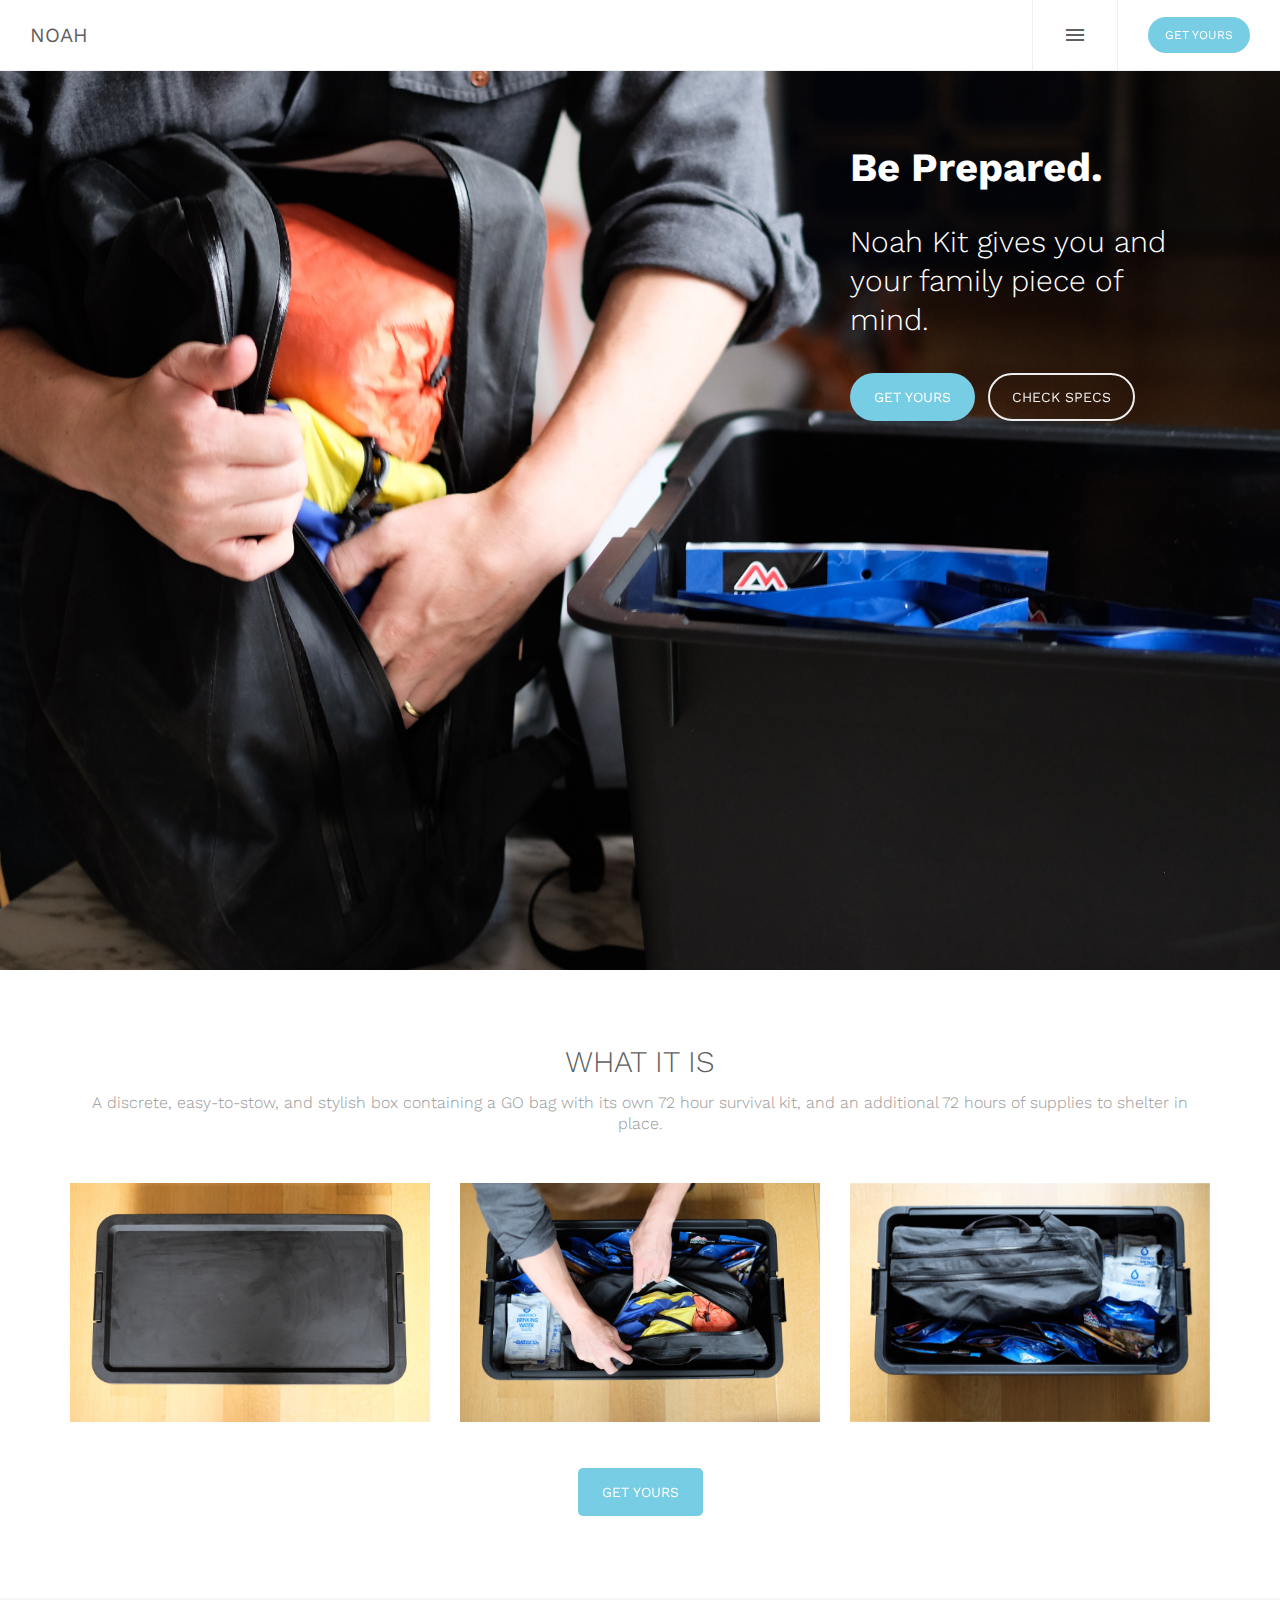
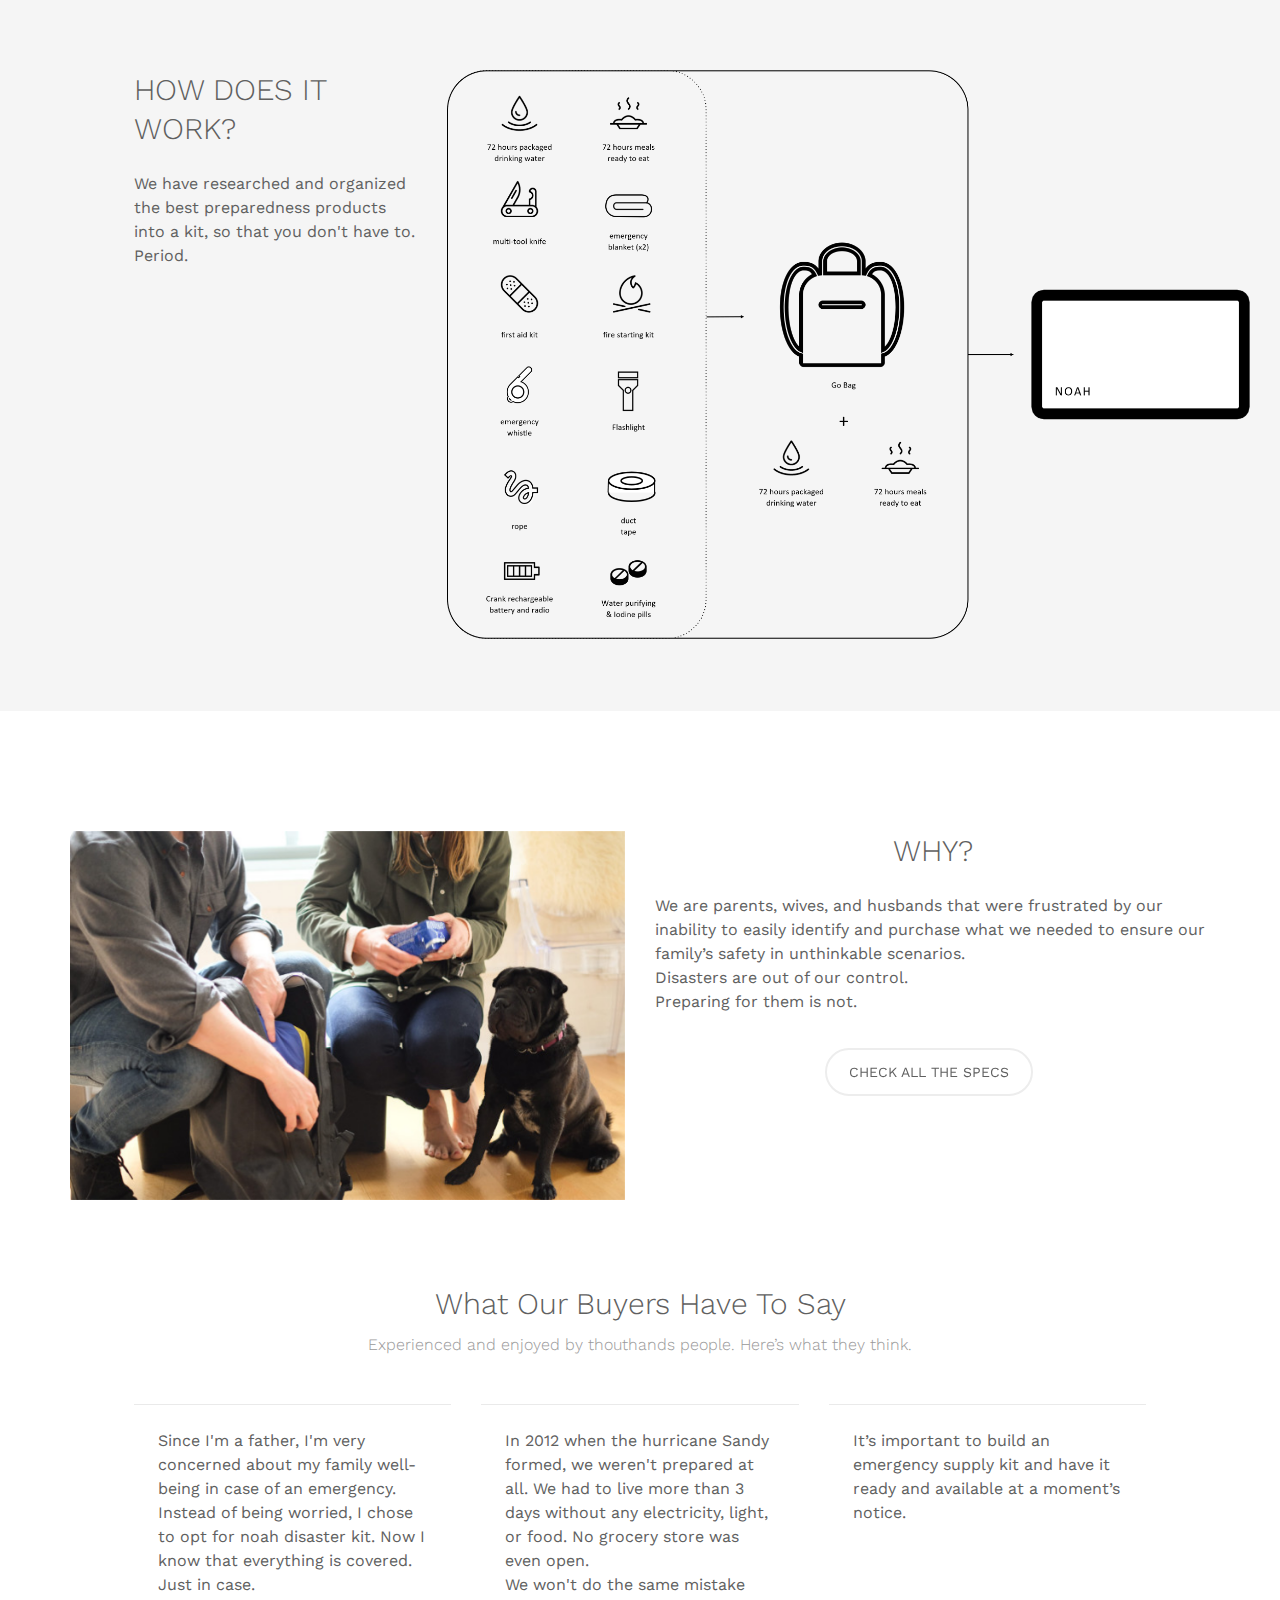
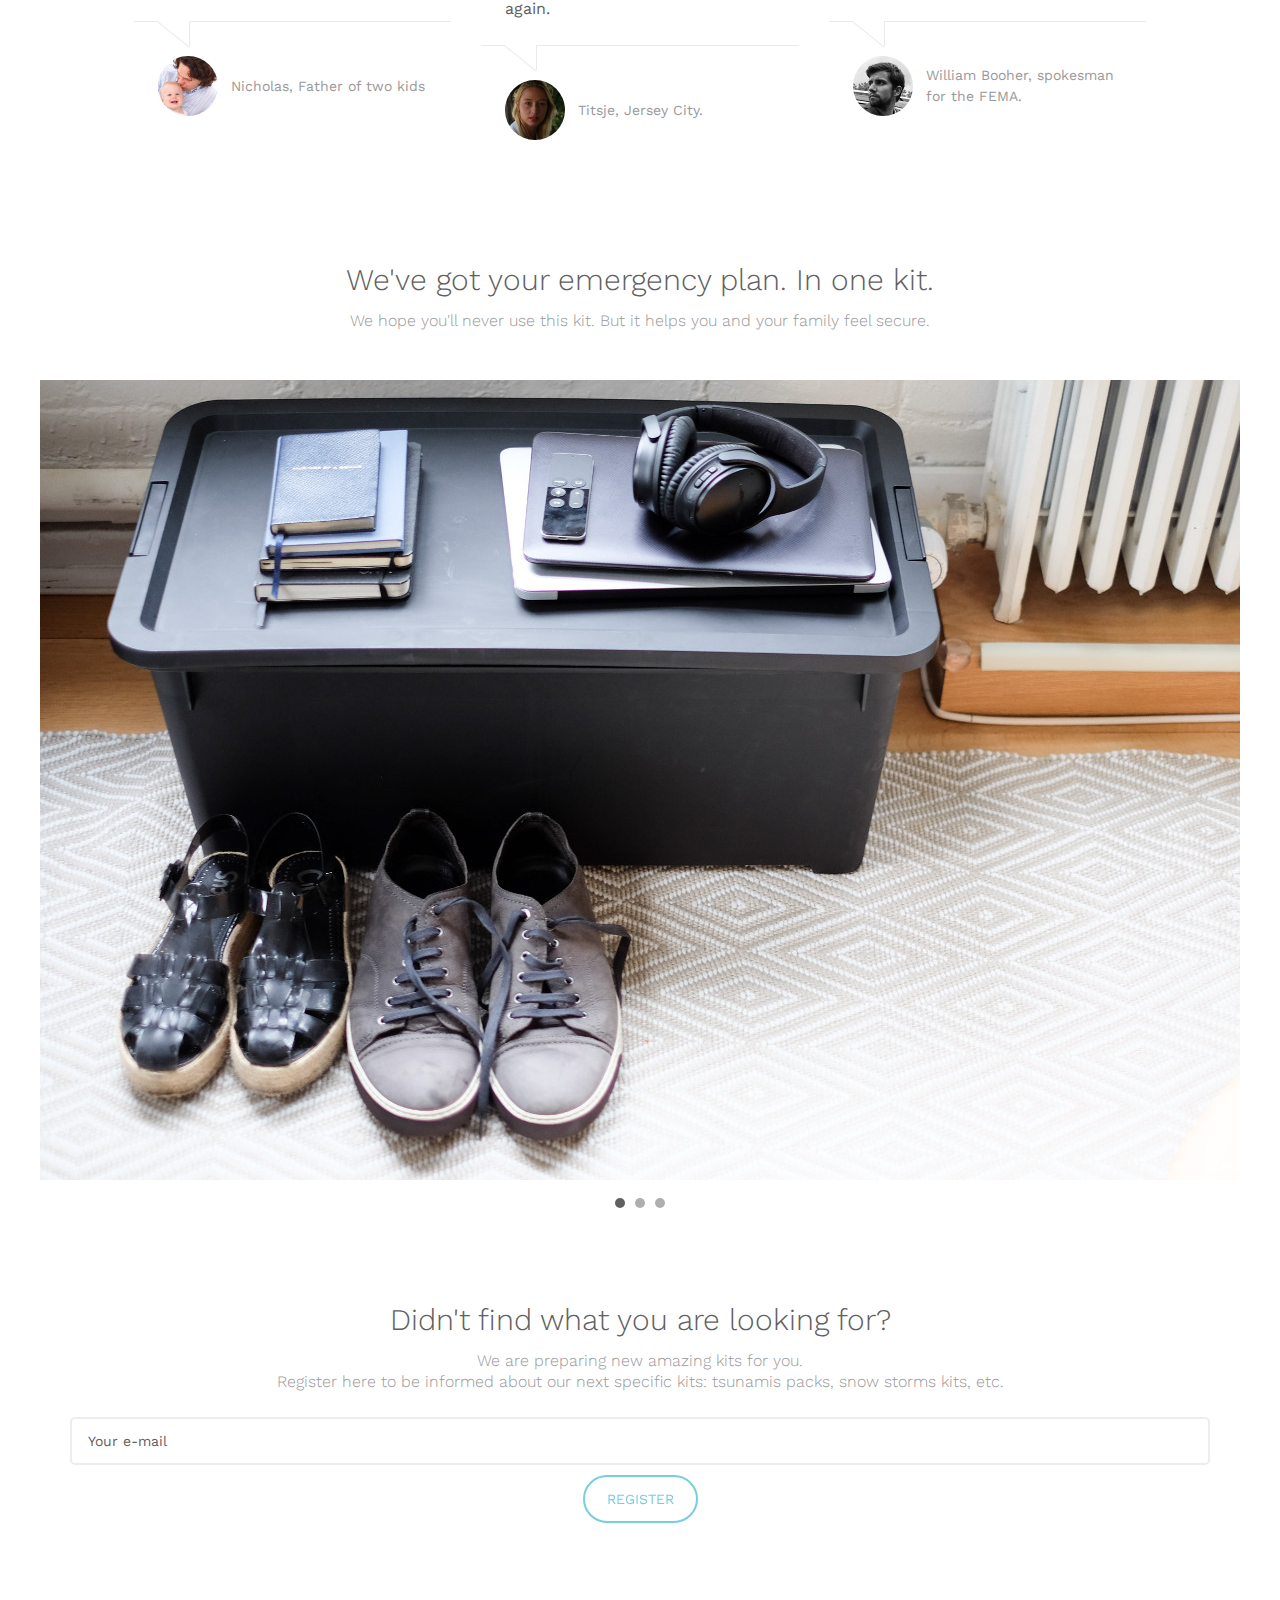
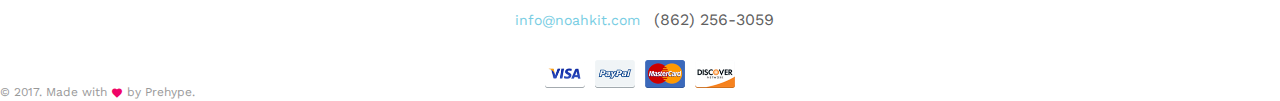
==== commit 69de02f9: "e" ====
--- a/index.html
+++ b/index.html
@@ -260,7 +260,7 @@
          
      
       <section id="" class="fw-section bg-gray" data-offset-top="67">
-      <div class="container-fluid padding-top-3x">
+      <div class="container-fluid padding-top-3x padding-bottom-3x">
       
         <div class="row padding-top-1x padding-bottom-1x">
           <div class="col-md-3 col-sm-12 col-md-offset-1 ">
@@ -273,6 +273,9 @@
               Period.</p>
           </div>
           <div class="col-md-8 col-sm-12">
+              
+               <img  style="background-color:#f5f5f5" src="img/schema.png" alt="Oculus Sensor">
+              <!--
               <div class="row text-center">
                     <div class="col-md-4 col-sm-6">
            <img  style="background-color:#f5f5f5" src="img/backpack2.png" alt="Oculus Sensor">
@@ -355,8 +358,8 @@
                            
                            
                            </div>
-              
-              </div>
+             
+              </div>  
               </div>
                <div class="row text-center">
                     <div class="col-md-4 col-sm-6">
@@ -372,7 +375,7 @@
                          <span>Additional water purification system</span>
                        </div>
                    </div>
-              </div>
+              </div>-->
           </div>
 
         </div><!-- .row -->
@@ -396,7 +399,7 @@
             </div>
           </div>
           <div class="col-md-6 col-sm-12">
-              <h2> WHY? </h2> 
+              <h2 style="text-align:center"> WHY? </h2> 
             <div class="shop-item">
               
                 <p>
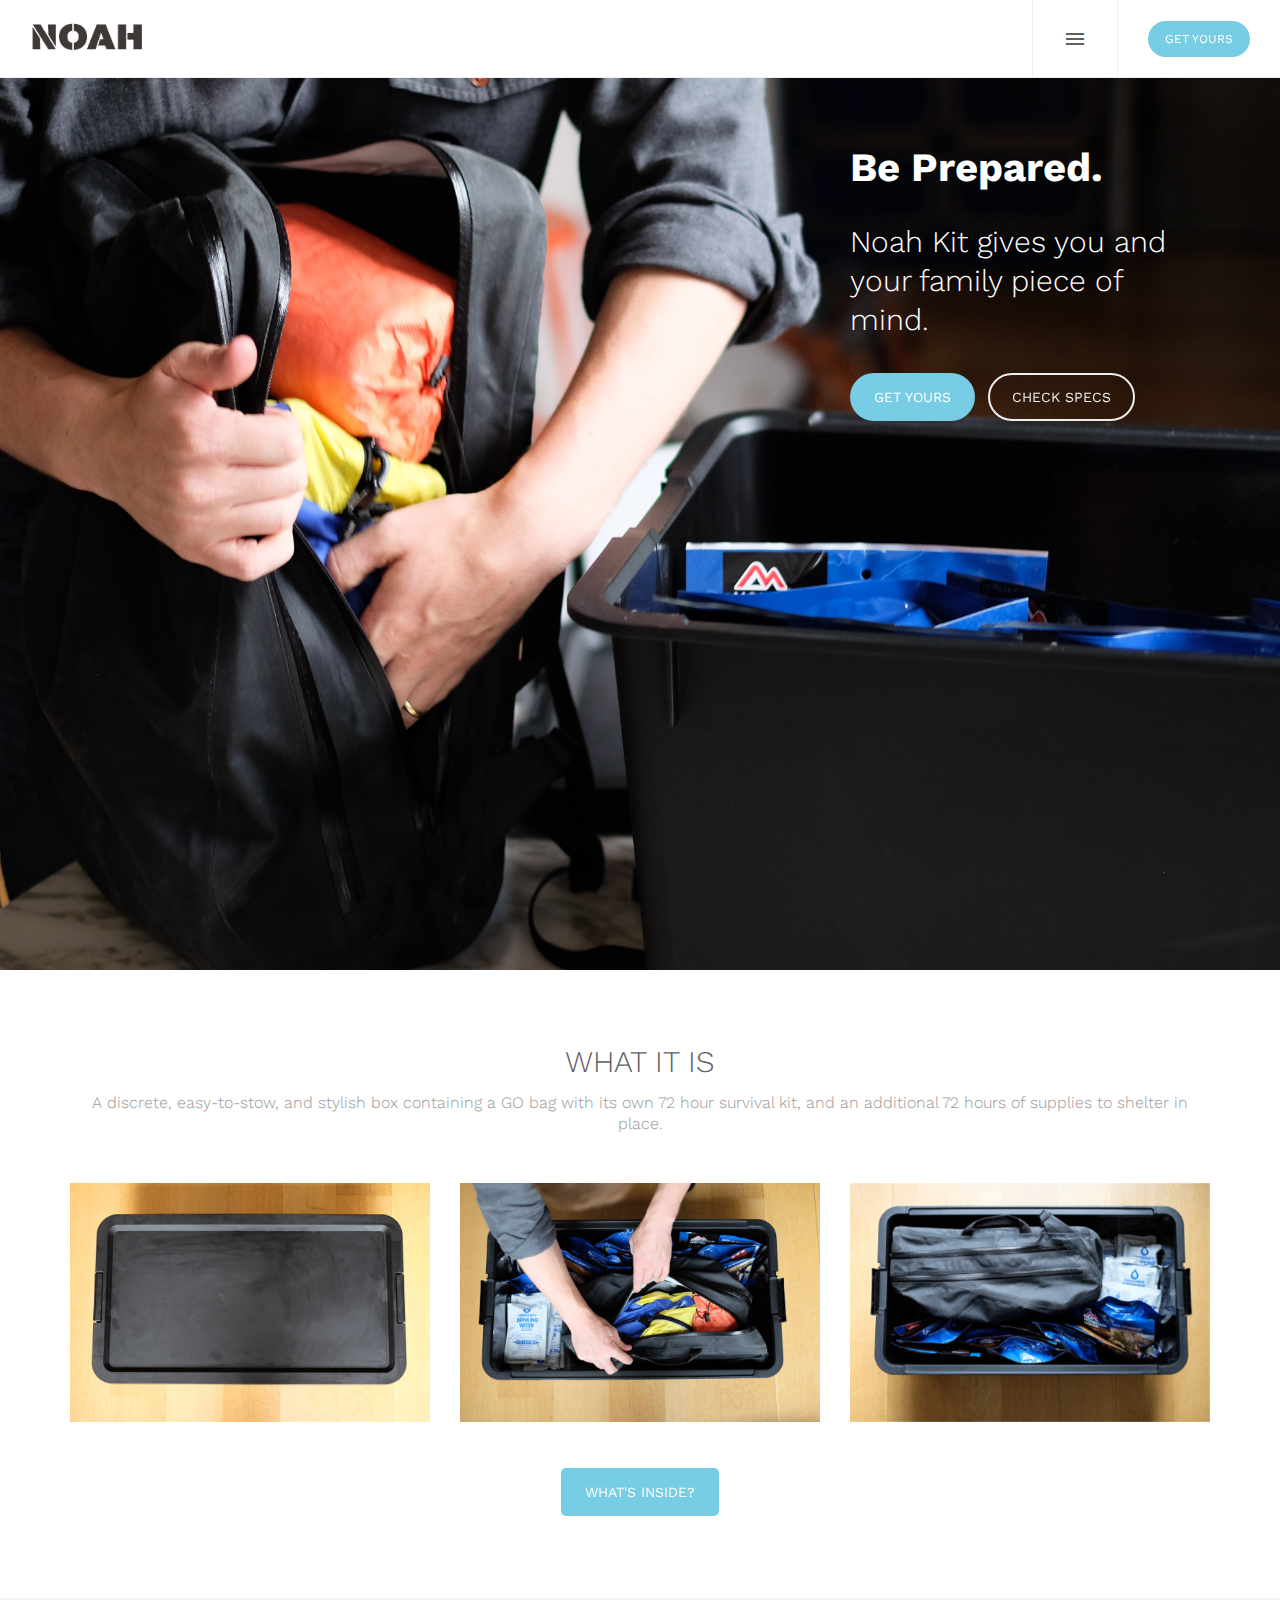
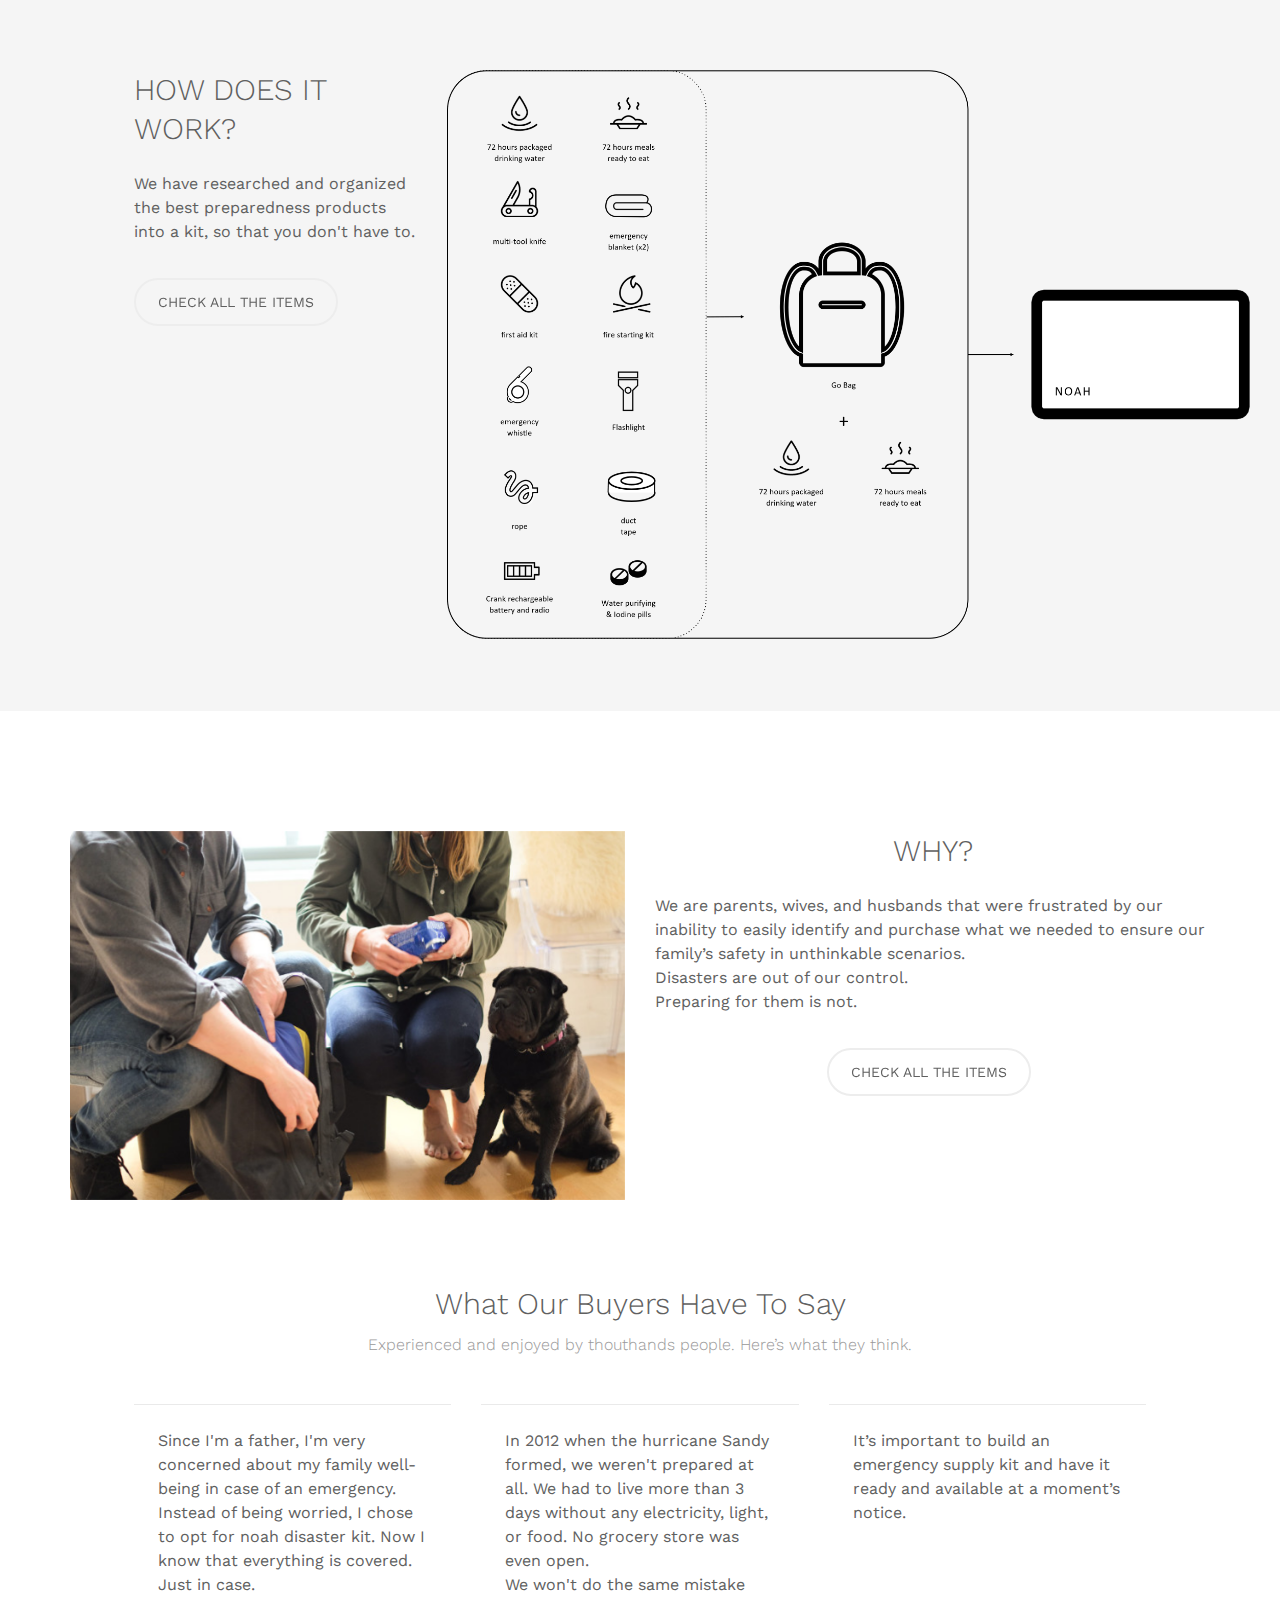
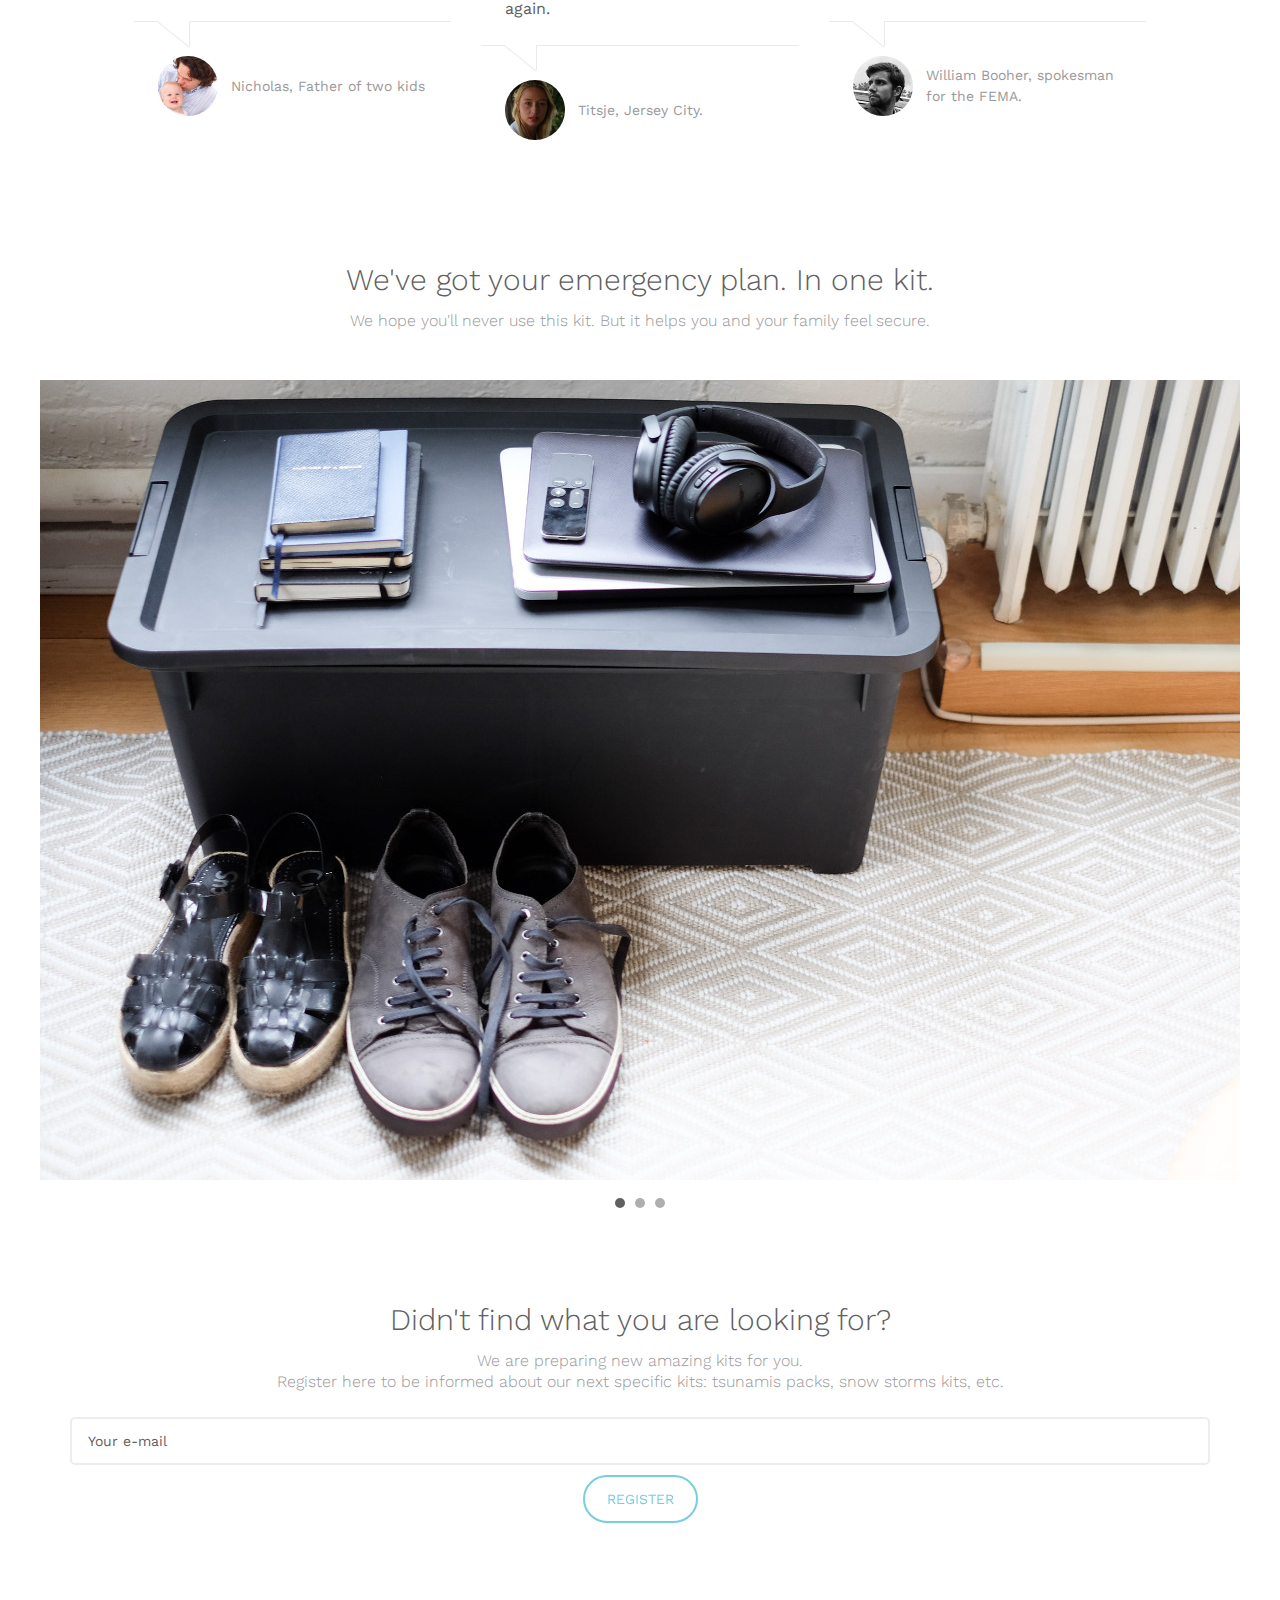
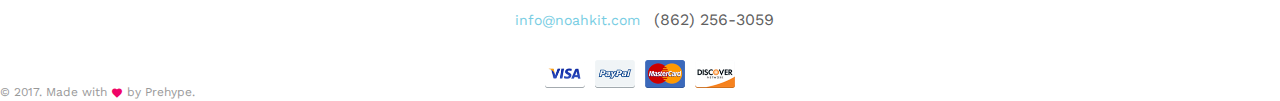
==== commit d3e918de: "last changes" ====
--- a/index.html
+++ b/index.html
@@ -67,23 +67,6 @@
 <!-- DO NOT MODIFY -->
 <!-- End Facebook Pixel Code -->
         <!-- Fullstory -->
-<script>
-window['_fs_debug'] = false;
-window['_fs_host'] = 'fullstory.com';
-window['_fs_org'] = '5Z00R';
-window['_fs_namespace'] = 'FS';
-(function(m,n,e,t,l,o,g,y){
-    if (e in m && m.console && m.console.log) { m.console.log('FullStory namespace conflict. Please set window["_fs_namespace"].'); return;}
-    g=m[e]=function(a,b){g.q?g.q.push([a,b]):g._api(a,b);};g.q=[];
-    o=n.createElement(t);o.async=1;o.src='https://'+_fs_host+'/s/fs.js';
-    y=n.getElementsByTagName(t)[0];y.parentNode.insertBefore(o,y);
-    g.identify=function(i,v){g(l,{uid:i});if(v)g(l,v)};g.setUserVars=function(v){g(l,v)};
-    g.identifyAccount=function(i,v){o='account';v=v||{};v.acctId=i;g(o,v)};
-    g.clearUserCookie=function(c,d,i){if(!c || document.cookie.match('fs_uid=[`;`]*`[`;`]*`[`;`]*`')){
-    d=n.domain;while(1){n.cookie='fs_uid=;domain='+d+
-    ';path=/;expires='+new Date(0).toUTCString();i=d.indexOf('.');if(i<0)break;d=d.slice(i+1)}}};
-})(window,document,window['_fs_namespace'],'script','user');
-</script>
 
     
 </head>
@@ -126,7 +109,8 @@
 
       <!-- Site Logo -->
       <a href="index.html" class="site-logo visible-desktop">
-        <span>NOAH</span> <!--M
+          <span> <img src="img/logo.png"/></span>
+          <!--M
         <span class="text-gray">/</span>
         STORE <span>]</span> -->
       </a><!-- site-logo.visible-desktop -->
@@ -221,7 +205,7 @@
       <div class="container">
         <h2 class="block-title text-center">
          WHAT IT IS
-         <small>A discrete, easy-to-stow, and stylish box containing a GO bag with its own 72 hour survival kit, and an additional 72 hours of supplies to shelter in place.</small> 
+         <small style="text-align:center">A discrete, easy-to-stow, and stylish box containing a GO bag with its own 72 hour survival kit, and an additional 72 hours of supplies to shelter in place.</small> 
         </h2>
         <div class="row space-top-2x">
           <div class="col-md-4 col-sm-6">
@@ -253,7 +237,7 @@
 
         </div><!-- .row -->
           <div class="text-center">
-              <a href="ajax/oculus_website.html" class="btn btn-primary waves-effect waves-light ajax-load-link app-buy">Get yours</a>
+              <a href="ajax/oculus_website.html" class="btn btn-primary waves-effect waves-light ajax-load-link app-buy">What's inside?</a>
           </div>
               </div><!-- .container -->
     </section><!-- .fw-section#accessories -->
@@ -270,7 +254,8 @@
         </h2>
               <p> 
               We have researched and organized the best preparedness products into a kit, so that you don't have to.
-              Period.</p>
+             </p>
+                              <div><a href="ajax/oculus_website.html"   class="btn btn-pill btn-ghost btn-default ajax-load-link app-specs">Check all the items</a></div>
           </div>
           <div class="col-md-8 col-sm-12">
               
@@ -407,7 +392,7 @@
                 </p>
            
                
-                <div style="text-align:center"><a href="ajax/oculus_website.html"   class="btn btn-pill btn-ghost btn-default ajax-load-link app-specs">Check all the Specs</a></div>
+                <div style="text-align:center"><a href="ajax/oculus_website.html"   class="btn btn-pill btn-ghost btn-default ajax-load-link app-specs">Check all the items</a></div>
               </div>
         </div>
 
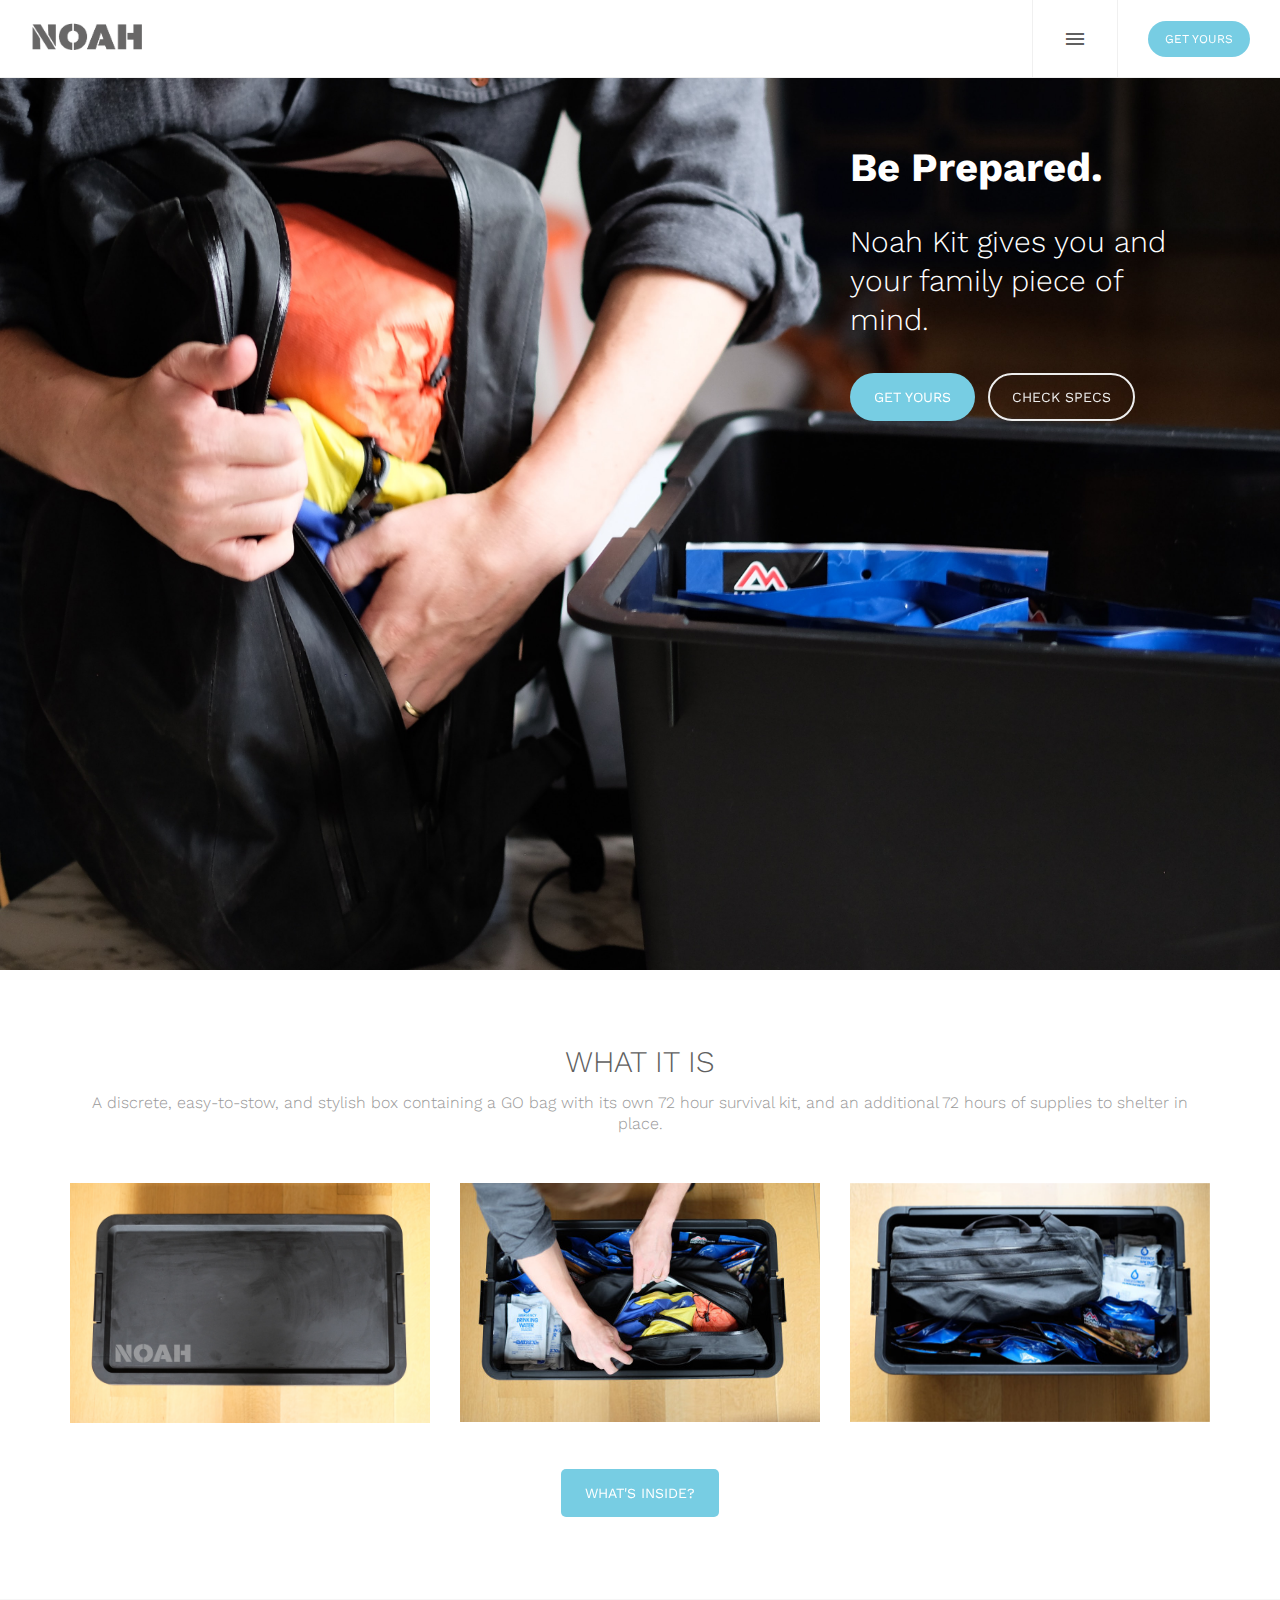
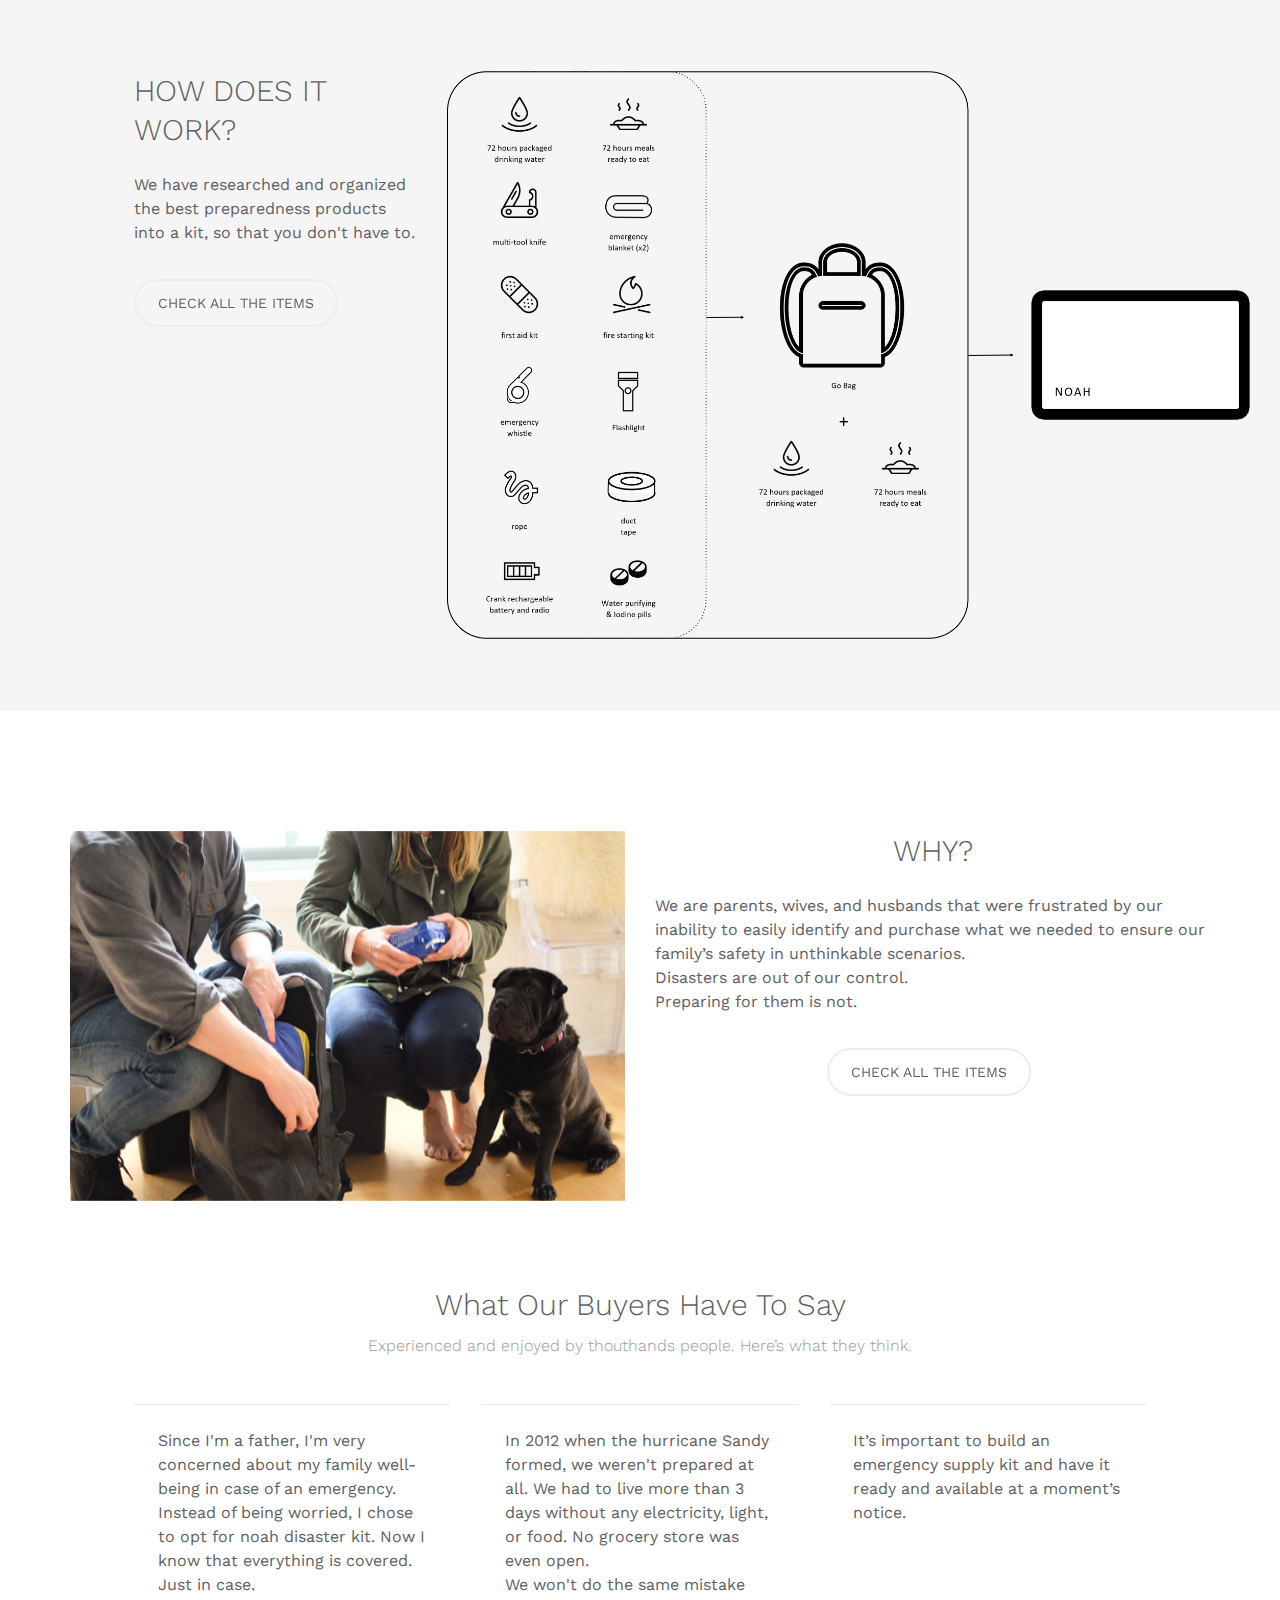
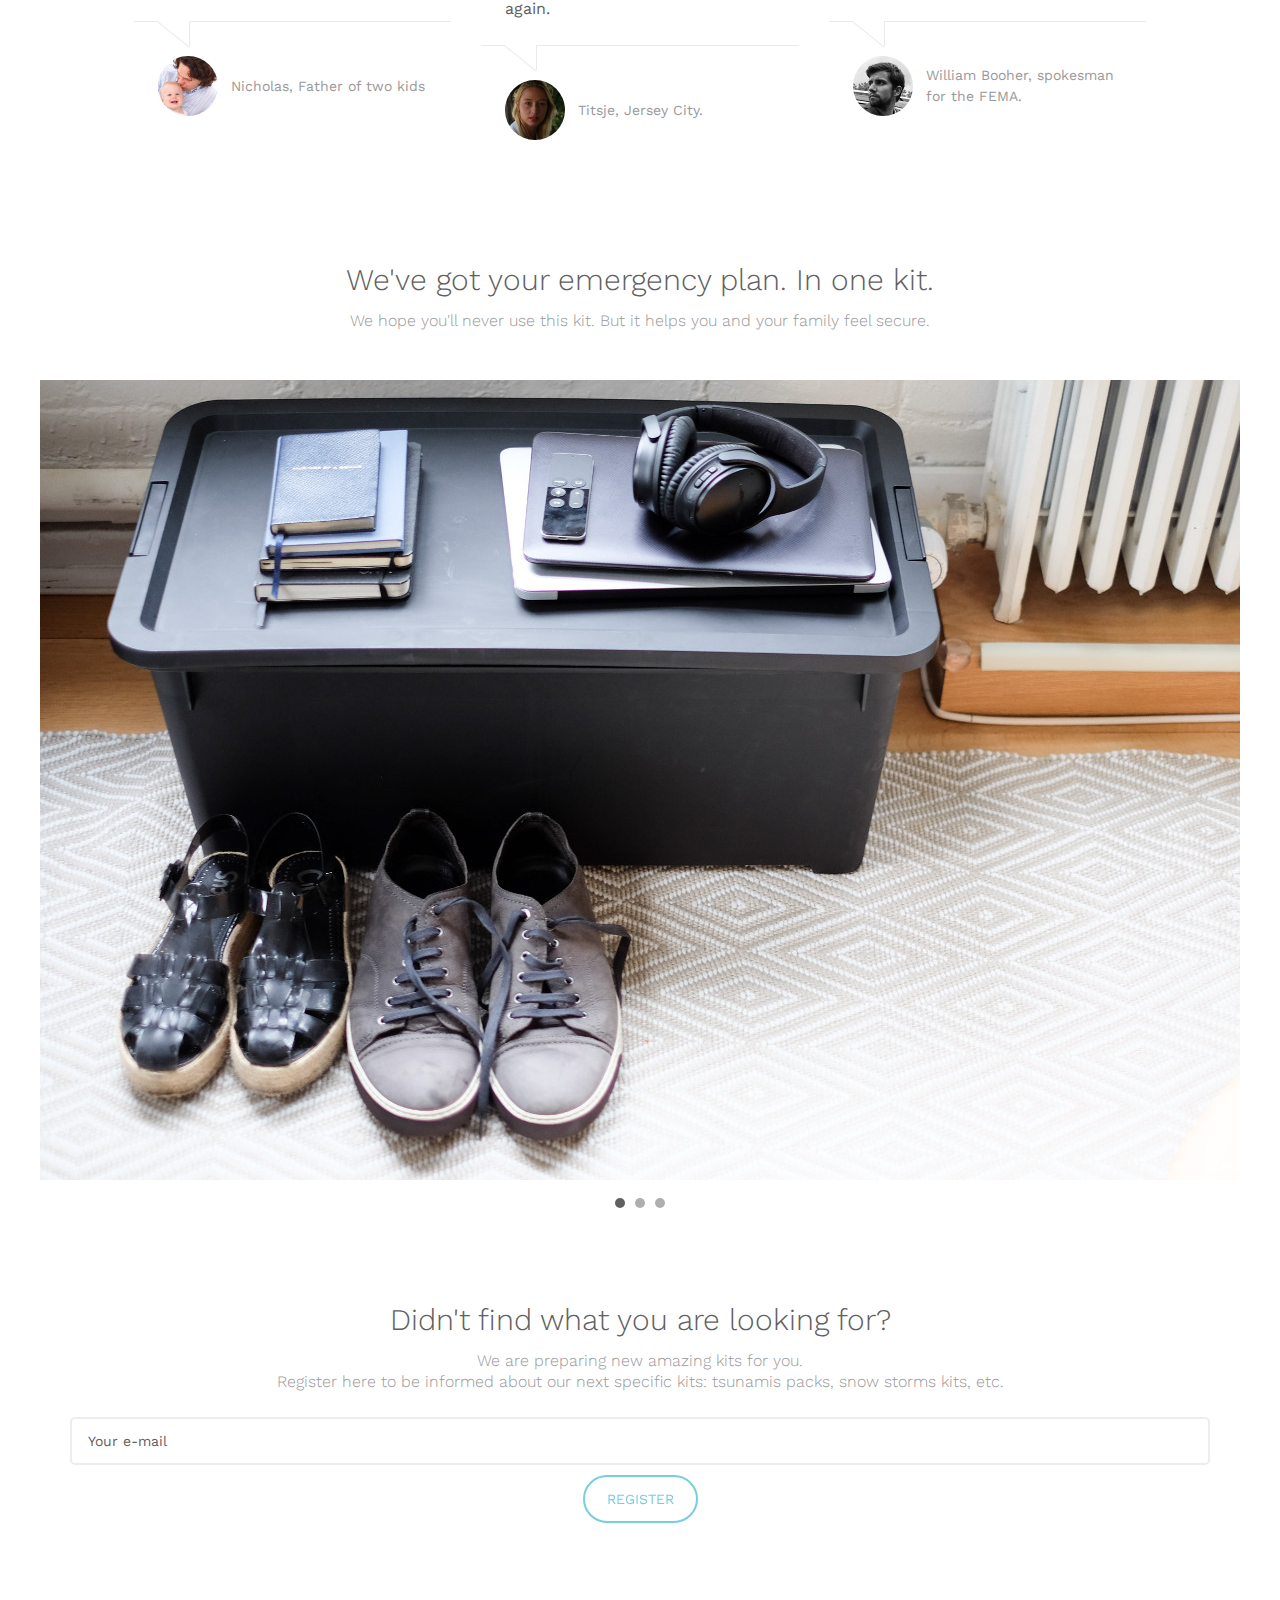
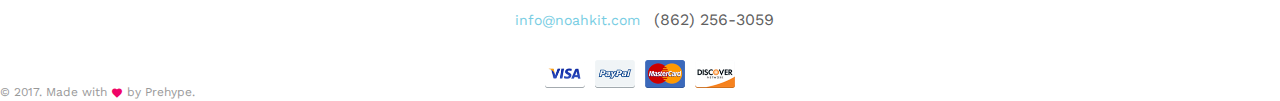
==== commit c0049ecf: "optimization" ====
--- a/index.html
+++ b/index.html
@@ -109,7 +109,7 @@
 
       <!-- Site Logo -->
       <a href="index.html" class="site-logo visible-desktop">
-          <span> <img src="img/logo.png"/></span>
+          <span> <img src="img/logogris.png"/></span>
           <!--M
         <span class="text-gray">/</span>
         STORE <span>]</span> -->
@@ -211,7 +211,7 @@
           <div class="col-md-4 col-sm-6">
             <div class="shop-item">
               <div class="shop-thumbnail">
-                <img src="img/noah1-min.jpg" alt="Oculus Touch">
+                <img src="img/containerlogo.png" alt="Oculus Touch">
                  
               </div>
            
@@ -612,12 +612,6 @@
 </script>
 
 
-<script>
-  window.intercomSettings = {
-    app_id: "o608k6hs"
-  };
-</script>
-<script>(function(){var w=window;var ic=w.Intercom;if(typeof ic==="function"){ic('reattach_activator');ic('update',intercomSettings);}else{var d=document;var i=function(){i.c(arguments)};i.q=[];i.c=function(args){i.q.push(args)};w.Intercom=i;function l(){var s=d.createElement('script');s.type='text/javascript';s.async=true;s.src='https://widget.intercom.io/widget/o608k6hs';var x=d.getElementsByTagName('script')[0];x.parentNode.insertBefore(s,x);}if(w.attachEvent){w.attachEvent('onload',l);}else{w.addEventListener('load',l,false);}}})()</script>
 
 <script>
 
--- a/css/theme.css
+++ b/css/theme.css
@@ -2561,7 +2561,7 @@
     display: inline-block;
   }
   .site-logo img {
-    max-width: 42px;
+    max-width: 80px;
   }
 }
 
@@ -4646,24 +4646,34 @@
     bottom: 0;
     right: 0;
     width: 100%;
+background-color: #fff;
+    opacity: 1;
+     text-align:center;
+    vertical-align: center;
+    padding-left:15px;
+     padding-right:15px;
     
 }
+
+
 .fixedfixedwebsite {
     position: fixed;
     bottom: 0;
     right: 0;
  width:45%;
+    height:60px;
+
  
 }
 .containerwhitewebsite {
 
-  
     background-color: #fff;
     opacity: 1;
      text-align:center;
     vertical-align: center;
     padding-left:15px;
      padding-right:15px;
+
 }
 .containerwhite {
 
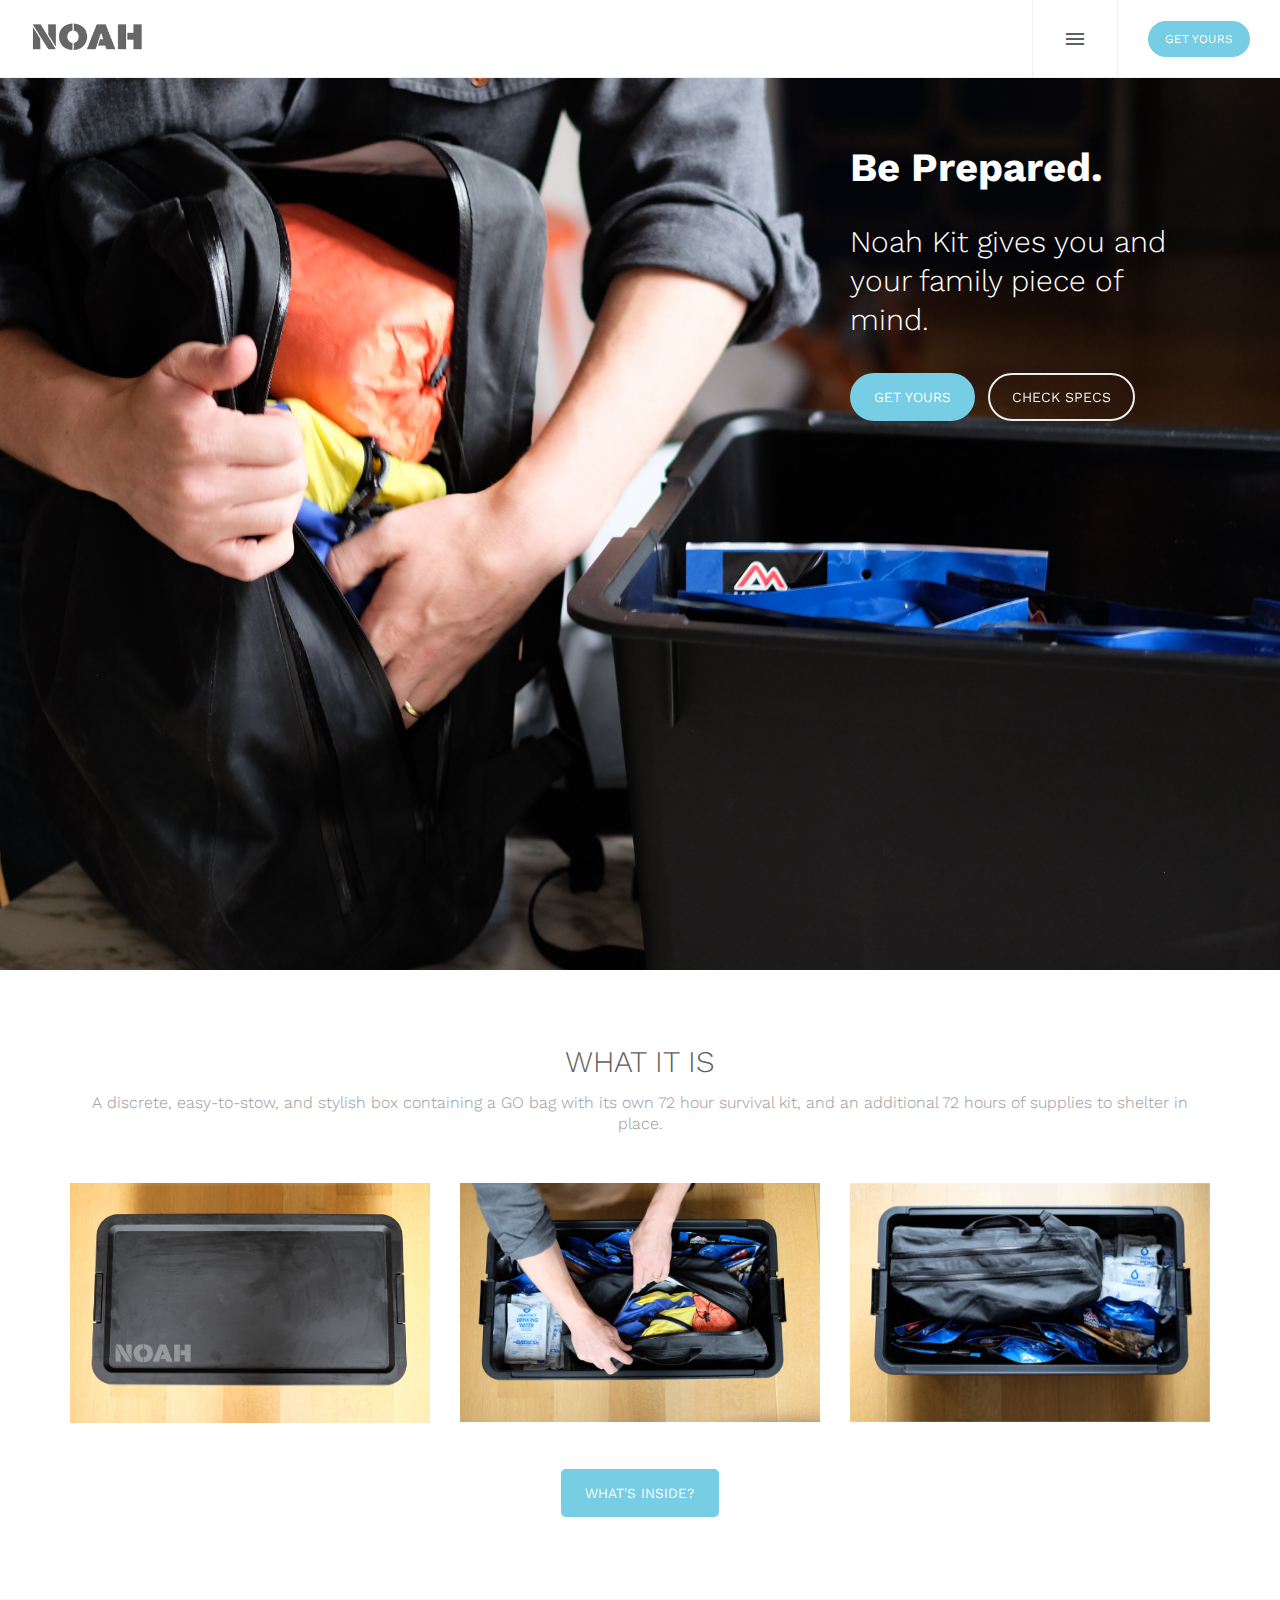
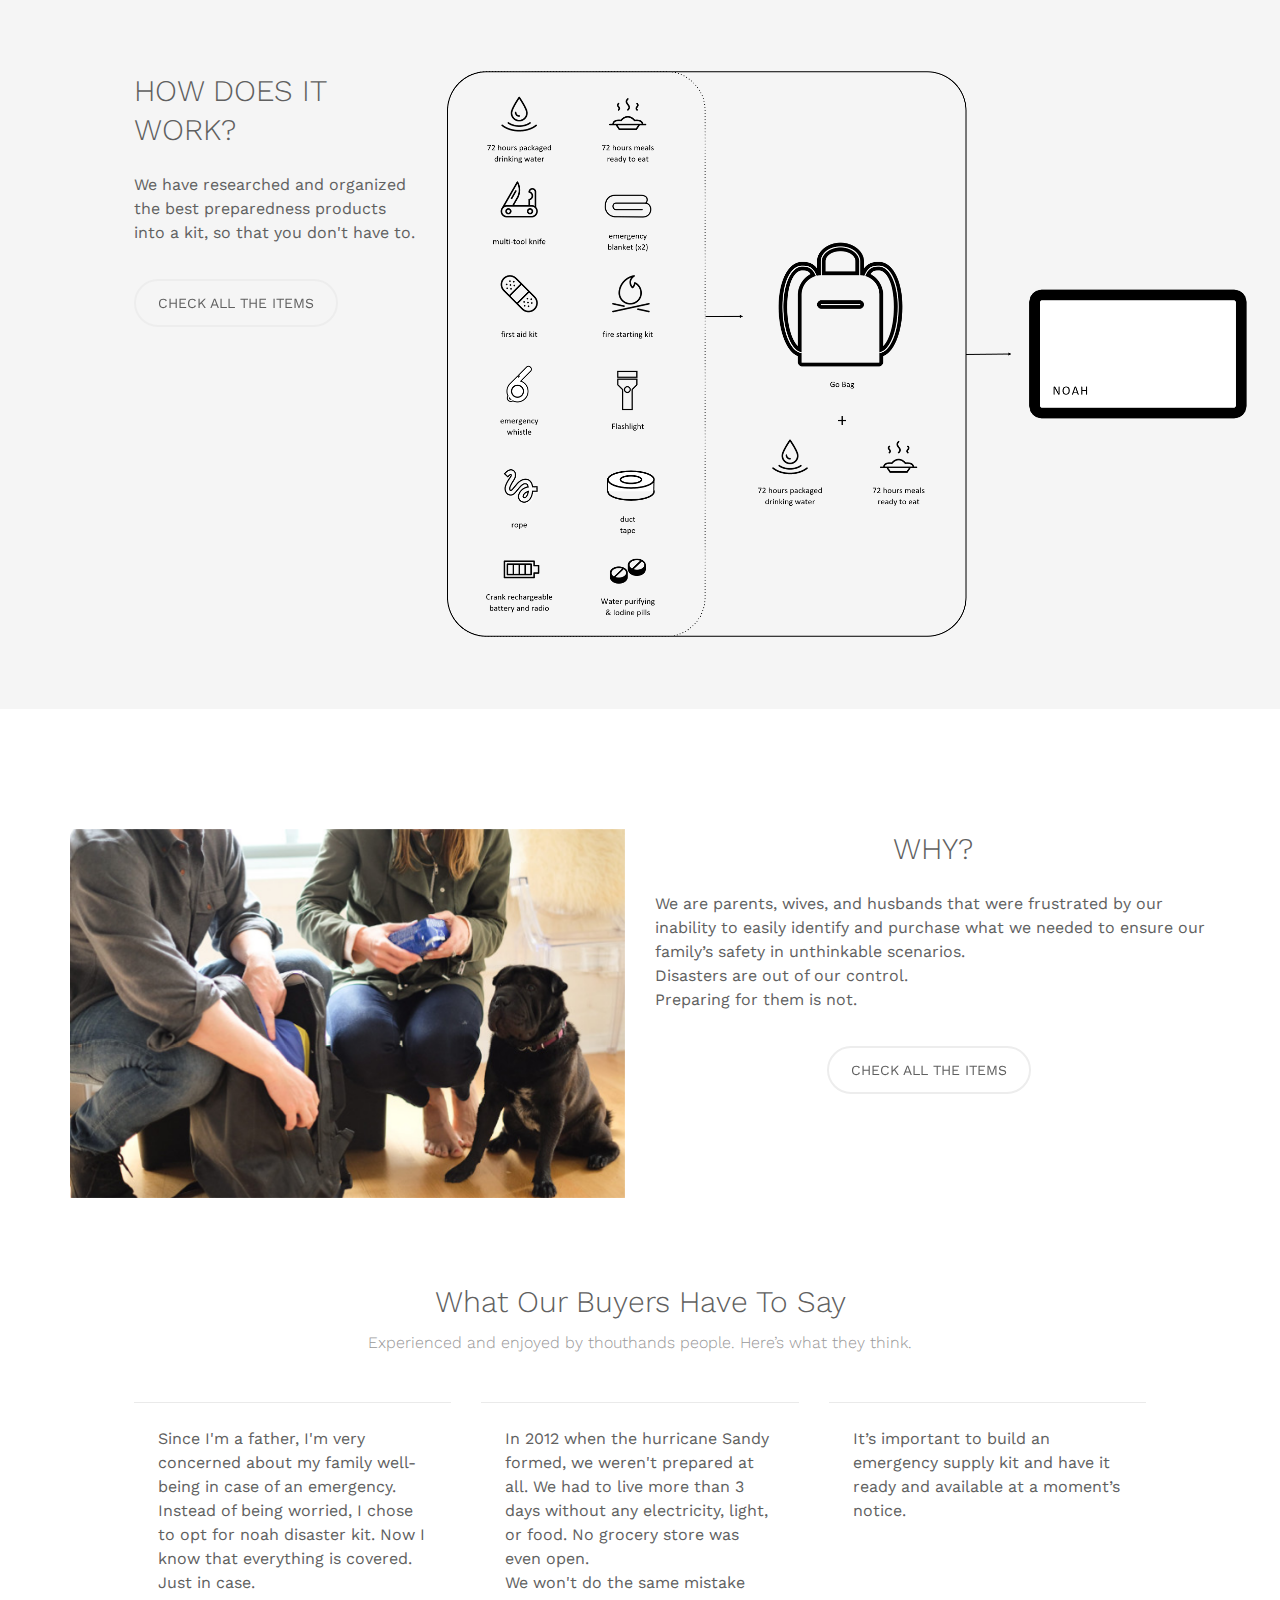
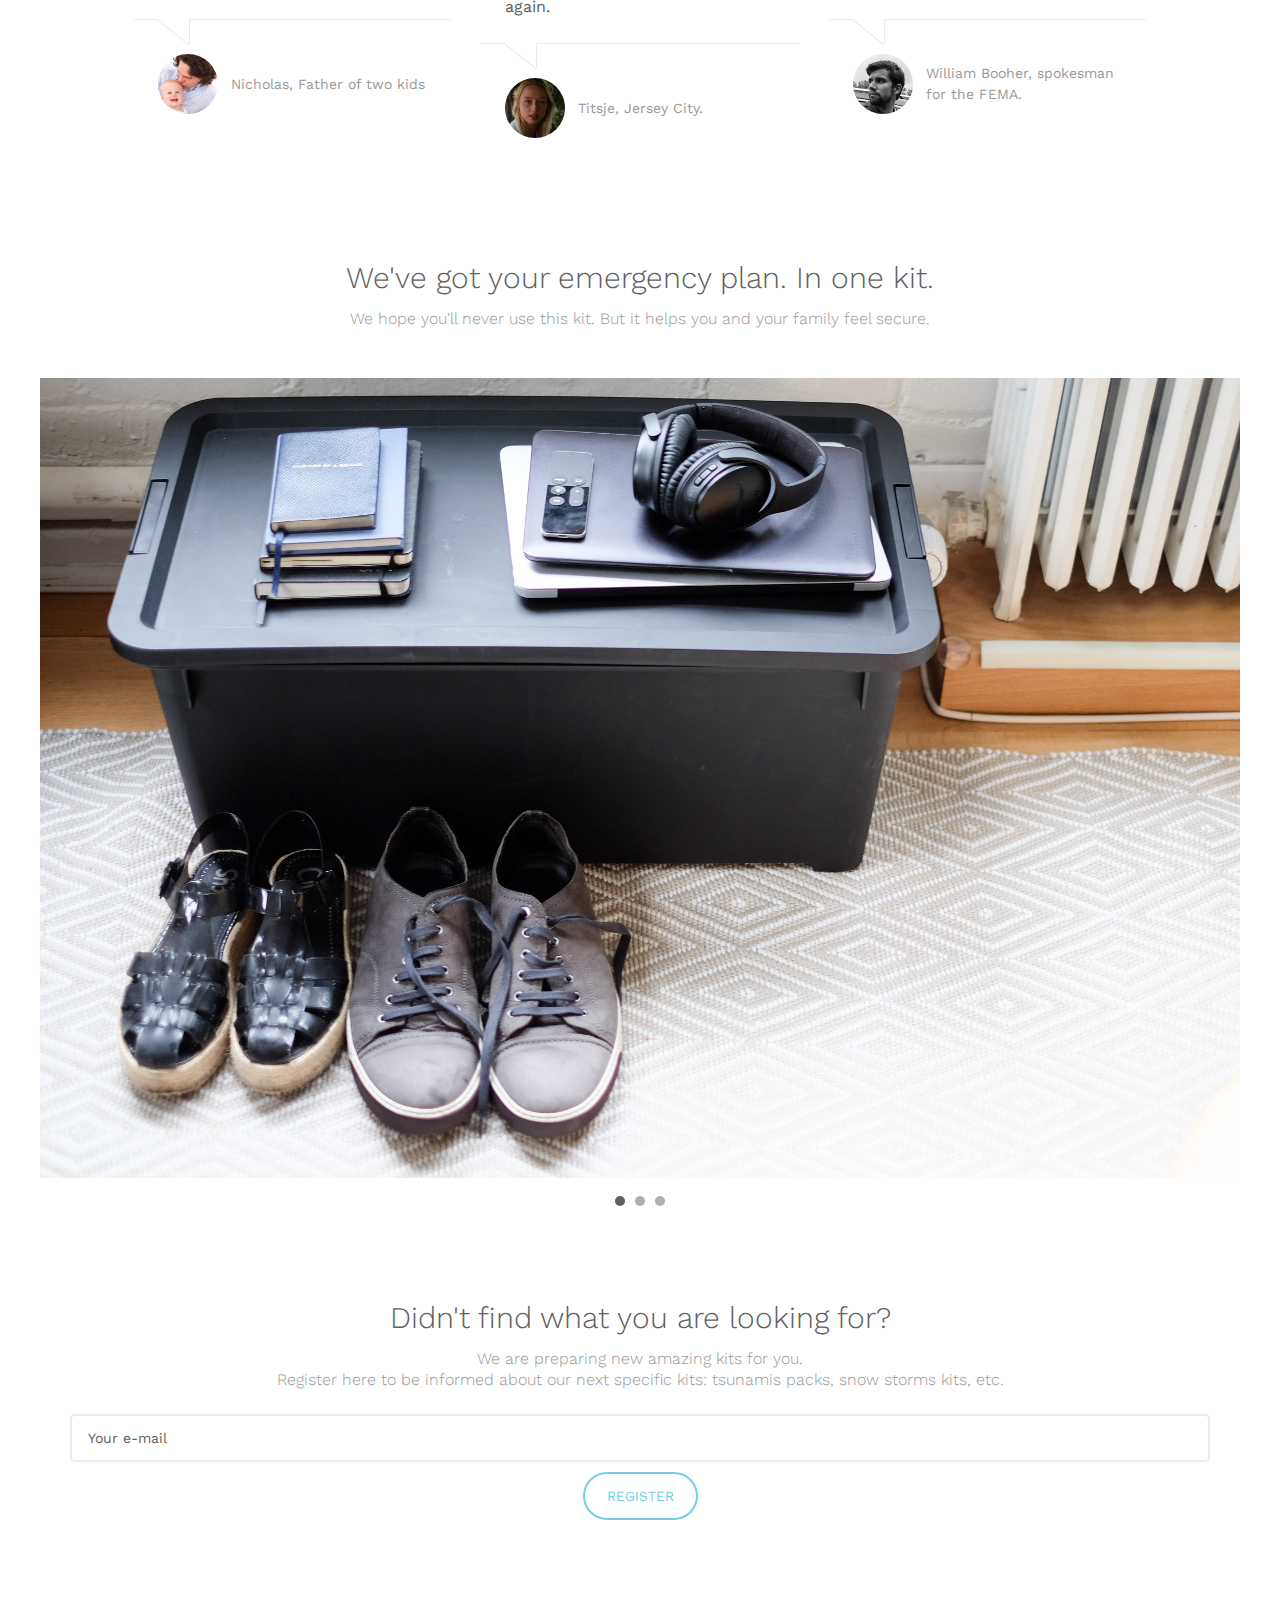
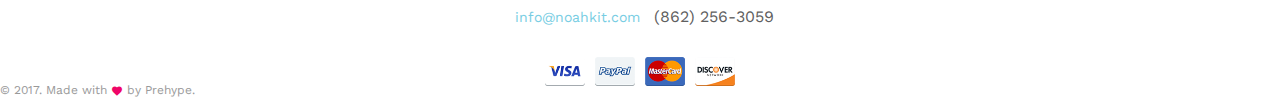
==== commit cb9cbd5f: "optimization for mobile" ====
--- a/index.html
+++ b/index.html
@@ -67,7 +67,25 @@
 <!-- DO NOT MODIFY -->
 <!-- End Facebook Pixel Code -->
         <!-- Fullstory -->
-
+    <!-- Fullstory -->
+
+    <script>
+window['_fs_debug'] = false;
+window['_fs_host'] = 'fullstory.com';
+window['_fs_org'] = '5Z00R';
+window['_fs_namespace'] = 'FS';
+(function(m,n,e,t,l,o,g,y){
+    if (e in m && m.console && m.console.log) { m.console.log('FullStory namespace conflict. Please set window["_fs_namespace"].'); return;}
+    g=m[e]=function(a,b){g.q?g.q.push([a,b]):g._api(a,b);};g.q=[];
+    o=n.createElement(t);o.async=1;o.src='https://'+_fs_host+'/s/fs.js';
+    y=n.getElementsByTagName(t)[0];y.parentNode.insertBefore(o,y);
+    g.identify=function(i,v){g(l,{uid:i});if(v)g(l,v)};g.setUserVars=function(v){g(l,v)};
+    g.identifyAccount=function(i,v){o='account';v=v||{};v.acctId=i;g(o,v)};
+    g.clearUserCookie=function(c,d,i){if(!c || document.cookie.match('fs_uid=[`;`]*`[`;`]*`[`;`]*`')){
+    d=n.domain;while(1){n.cookie='fs_uid=;domain='+d+
+    ';path=/;expires='+new Date(0).toUTCString();i=d.indexOf('.');if(i<0)break;d=d.slice(i+1)}}};
+})(window,document,window['_fs_namespace'],'script','user');
+</script>
     
 </head>
 
@@ -109,7 +127,7 @@
 
       <!-- Site Logo -->
       <a href="index.html" class="site-logo visible-desktop">
-          <span> <img src="img/logogris.png"/></span>
+          <span> <img src="img/logogris-min.png"/></span>
           <!--M
         <span class="text-gray">/</span>
         STORE <span>]</span> -->
@@ -259,7 +277,7 @@
           </div>
           <div class="col-md-8 col-sm-12">
               
-               <img  style="background-color:#f5f5f5" src="img/schema.png" alt="Oculus Sensor">
+               <img  style="background-color:#f5f5f5" src="img/schema-min.png" alt="Oculus Sensor">
               <!--
               <div class="row text-center">
                     <div class="col-md-4 col-sm-6">
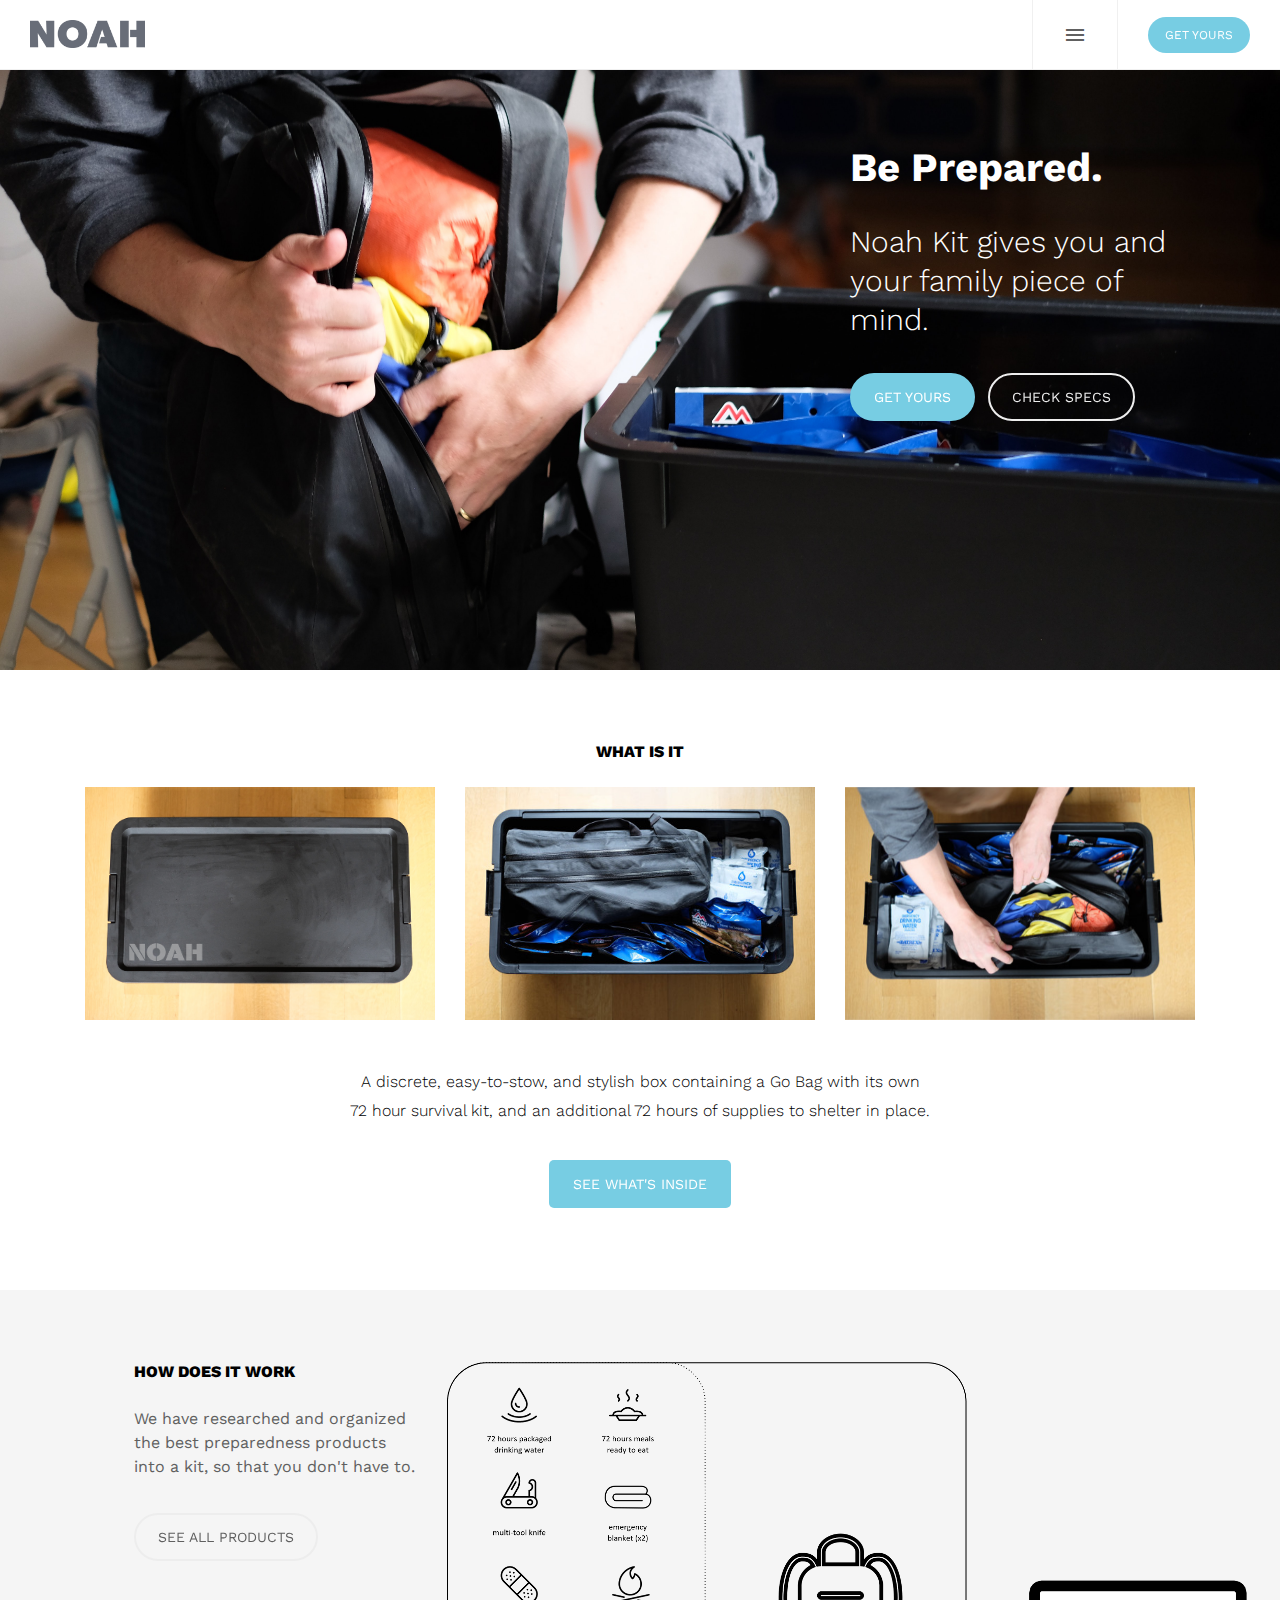
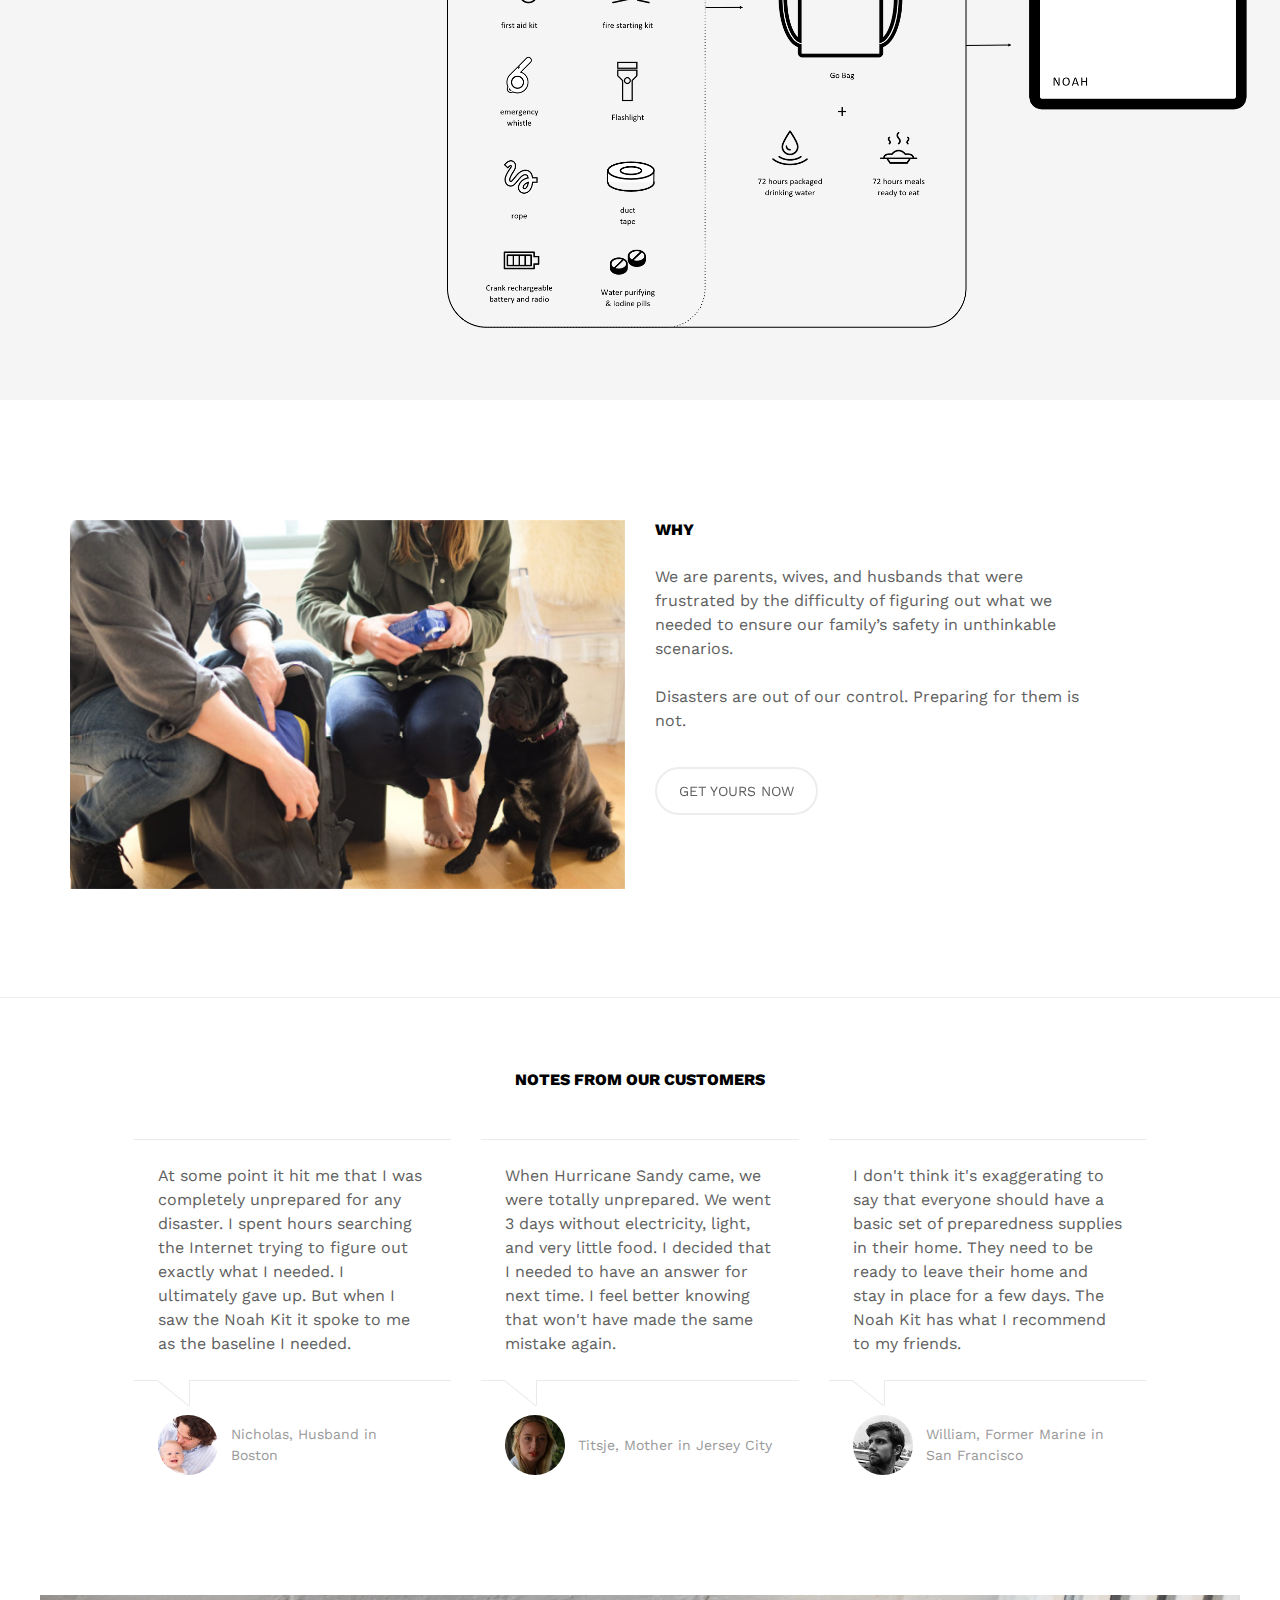
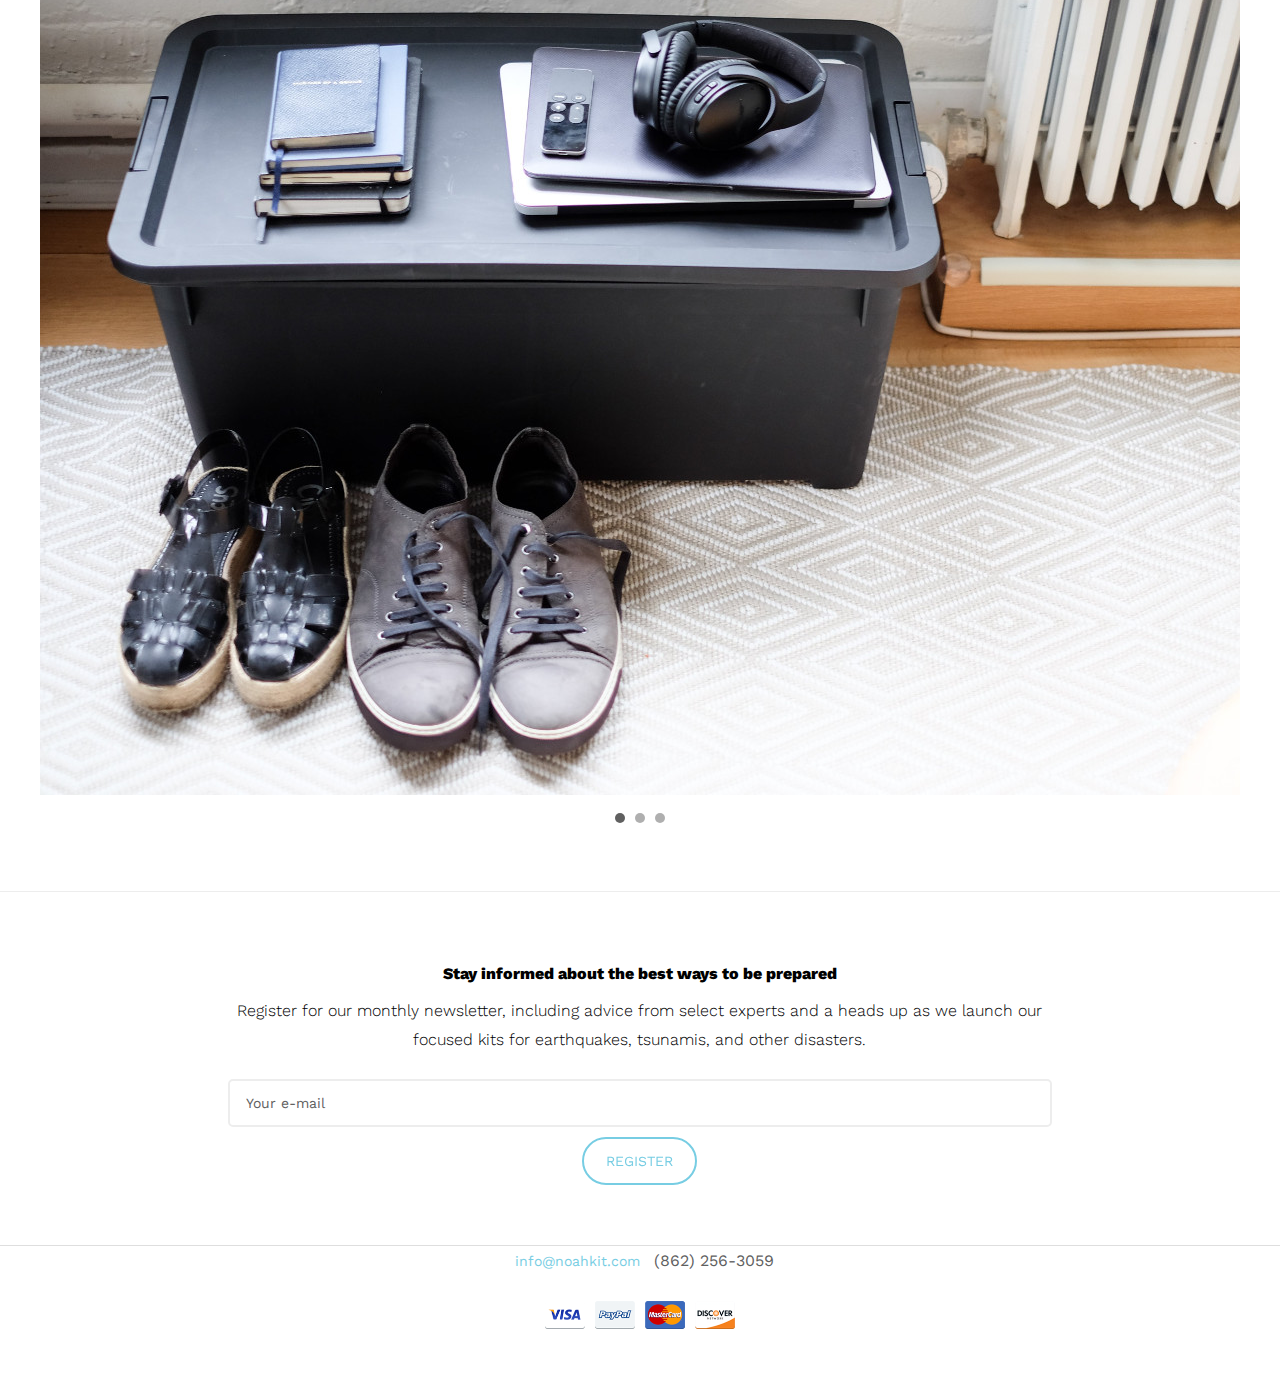
==== commit 264dc9d3: "Fun!" ====
--- a/index.html
+++ b/index.html
@@ -3,7 +3,7 @@
 
 <head>
   <meta charset="utf-8">
-  <title>Noah Kit - A disaster kit to help you and your family feel secure.</title>
+  <title>Noah Kit - Peace of mind for your family.</title>
 
   <!--SEO Meta Tags-->
   <meta name="description" content="Noah Kit is the disaster kit you need to protect you and your family in case of a disaster." />
@@ -127,7 +127,7 @@
 
       <!-- Site Logo -->
       <a href="index.html" class="site-logo visible-desktop">
-          <span> <img src="img/logogris-min.png"/></span>
+          <span> <img src="img/logogris-min-2.png"/></span>
           <!--M
         <span class="text-gray">/</span>
         STORE <span>]</span> -->
@@ -222,15 +222,12 @@
     <section id="accessories" class="fw-section padding-top-3x padding-bottom-3x" data-offset-top="67">
       <div class="container">
         <h2 class="block-title text-center">
-         WHAT IT IS
-         <small style="text-align:center">A discrete, easy-to-stow, and stylish box containing a GO bag with its own 72 hour survival kit, and an additional 72 hours of supplies to shelter in place.</small> 
+         WHAT IS IT
         </h2>
-        <div class="row space-top-2x">
           <div class="col-md-4 col-sm-6">
             <div class="shop-item">
               <div class="shop-thumbnail">
-                <img src="img/containerlogo.png" alt="Oculus Touch">
-                 
+                <img src="img/containerlogo.png">
               </div>
            
             </div>
@@ -238,7 +235,7 @@
          <div class="col-md-4 col-sm-6">
             <div class="shop-item">
               <div class="shop-thumbnail">
-              <img src="img/noah2-min.jpg" alt="Oculus Touch">
+                <img src="img/noah3-min.jpg">
               </div>
            
             </div>
@@ -247,15 +244,17 @@
                <div class="col-md-4 col-sm-6">
             <div class="shop-item">
               <div class="shop-thumbnail noshow">
-                   <img src="img/noah3-min.jpg" alt="Oculus Touch">
+                   <img src="img/noah2-min.jpg">
               </div>
           
             </div>
           </div>    
-
         </div><!-- .row -->
+        <h2 class="block-title text-center">
+         <small style="text-align:center">A discrete, easy-to-stow, and stylish box containing a Go Bag with its own <br>72 hour survival kit, and an additional 72 hours of supplies to shelter in place.</small> 
+        </h2>
           <div class="text-center">
-              <a href="ajax/oculus_website.html" class="btn btn-primary waves-effect waves-light ajax-load-link app-buy">What's inside?</a>
+              <a href="ajax/oculus_website.html" class="btn btn-primary waves-effect waves-light ajax-load-link app-buy">See what's inside</a>
           </div>
               </div><!-- .container -->
     </section><!-- .fw-section#accessories -->
@@ -267,13 +266,13 @@
         <div class="row padding-top-1x padding-bottom-1x">
           <div class="col-md-3 col-sm-12 col-md-offset-1 ">
               <h2 class="block-title">
-          HOW DOES IT WORK?
+          HOW DOES IT WORK
           
         </h2>
               <p> 
               We have researched and organized the best preparedness products into a kit, so that you don't have to.
              </p>
-                              <div><a href="ajax/oculus_website.html"   class="btn btn-pill btn-ghost btn-default ajax-load-link app-specs">Check all the items</a></div>
+                              <div><a href="ajax/oculus_website.html"   class="btn btn-pill btn-ghost btn-default ajax-load-link app-specs">See all products</a></div>
           </div>
           <div class="col-md-8 col-sm-12">
               
@@ -386,7 +385,7 @@
     </section><!-- .fw-section#accessories -->
       
       <!-- Accessories -->
-    <section id="why" class="fw-section padding-top-3x padding-bottom-1x" data-offset-top="67">
+    <section id="why" class="fw-section padding-top-3x padding-bottom-2x" data-offset-top="67">
       <div class="container">
       
         <div class="row space-top-2x">
@@ -395,22 +394,22 @@
           <div class="col-md-6 col-sm-12">
             <div class="shop-item">
               <div class="shop-thumbnail">
-                <img src="img/slider1-min.jpg" alt="Oculus Touch">
+                <img src="img/slider1-min.jpg">
                  
               </div>
      
             </div>
           </div>
           <div class="col-md-6 col-sm-12">
-              <h2 style="text-align:center"> WHY? </h2> 
+              <h2 class="block-title">WHY</h2> 
             <div class="shop-item">
               
-                <p>
-                We are parents, wives, and husbands that were frustrated by our inability to easily identify and purchase what we needed to ensure our family’s safety in unthinkable scenarios.<br> Disasters are out of our control.<br>Preparing for them is not.
+                <p style="padding-right: 20%">
+                We are parents, wives, and husbands that were frustrated by the difficulty of figuring out what we needed to ensure our family’s safety in unthinkable scenarios.<br><br>Disasters are out of our control. Preparing for them is not.
                 </p>
            
                
-                <div style="text-align:center"><a href="ajax/oculus_website.html"   class="btn btn-pill btn-ghost btn-default ajax-load-link app-specs">Check all the items</a></div>
+                <div style="text-align:left"><a href="ajax/oculus_website.html"   class="btn btn-pill btn-ghost btn-default ajax-load-link app-specs">Get Yours Now</a></div>
               </div>
         </div>
 
@@ -420,11 +419,11 @@
        
    
     <!-- Testimonials -->
+    <hr>
     <section id="feedback" class="fw-section padding-top-2x padding-bottom-3x" data-offset-top="67">
       <div class="container-fluid">
         <h2 class="block-title text-center space-bottom-2x">
-          What Our Buyers Have To Say
-          <small>Experienced and enjoyed by thouthands people. Here’s what they think.</small>
+          NOTES FROM OUR CUSTOMERS
         </h2>
         <div class="row">
           <div class="col-lg-10 col-lg-offset-1">
@@ -433,9 +432,7 @@
               <div class="col-lg-4 col-md-6 col-sm-6">
                 <div class="testimonial">
                   <div class="testimonial-body">
-                    <p>Since I'm a father, I'm very concerned about my family well-being in case of an emergency. 
-                       <br> Instead of being worried, I chose to opt for noah disaster kit. Now I know that everything
-                        is covered. Just in case.
+                    <p>At some point it hit me that I was completely unprepared for any disaster. I spent hours searching the Internet trying to figure out exactly what I needed. I ultimately gave up. But when I saw the Noah Kit it spoke to me as the baseline I needed.
                       </p>
                   </div>
                   <footer class="testimonial-author">
@@ -443,7 +440,7 @@
                       <img src="img/father-min.jpg" alt="Author">
                     </div>
                     <div class="testimonial-author-info">
-                      Nicholas, Father of two kids
+                      Nicholas, Husband in Boston
                     </div>
                   </footer>
                 </div>
@@ -452,16 +449,14 @@
               <div class="col-lg-4 col-md-6 col-sm-6">
                 <div class="testimonial">
                   <div class="testimonial-body">
-                    <p>In 2012 when the hurricane Sandy formed, we weren't prepared at all. We had to live more than 3 days without any electricity, light, or food.
-                        No grocery store was even open.<br>
-                      We won't do the same mistake again.</p>
+                    <p>When Hurricane Sandy came, we were totally unprepared. We went 3 days without electricity, light, and very little food. I decided that I needed to have an answer for next time. I feel better knowing that won't have made the same mistake again.</p>
                   </div>
                   <footer class="testimonial-author">
                     <div class="testimonial-author-ava">
                       <img src="img/portrait-min.jpg" alt="Author">
                     </div>
                     <div class="testimonial-author-info">
-                      Titsje, Jersey City. 
+                      Titsje, Mother in Jersey City
                     </div>
                   </footer>
                 </div>
@@ -470,17 +465,14 @@
               <div class="col-lg-4 col-md-6 col-sm-6 noshow">
                 <div class="testimonial">
                   <div class="testimonial-body">
-                    <p>It’s important to build an emergency supply kit and have it ready and available at a moment’s notice. 
-                      <br> 
-                      <br>
-                      <br><br></p>
+                    <p>I don't think it's exaggerating to say that everyone should have a basic set of preparedness supplies in their home. They need to be ready to leave their home and stay in place for a few days. The Noah Kit has what I recommend to my friends.</p>
                   </div>
                   <footer class="testimonial-author">
                     <div class="testimonial-author-ava">
                       <img src="img/man-min.jpg" alt="Author">
                     </div>
                     <div class="testimonial-author-info">
-                      William Booher, spokesman for the FEMA.
+                      William, Former Marine in San Francisco
                     </div>
                   </footer>
                 </div>
@@ -495,10 +487,6 @@
       
       <section id="gallery" class="fw-section  padding-bottom-3x" data-offset-top="67">
       <div class="container-fluid">
-        <h2 class="block-title text-center space-bottom-2x">
-          We've got your emergency plan. In one kit.
-          <small>We hope you'll never use this kit. But it helps you and your family feel secure.</small>
-        </h2>
         <div class="image-carousel" data-loop="true">
           <div class="inner">
             <img src="img/boxmur-min.jpg"   alt="Gallery">
@@ -530,13 +518,13 @@
     </section> --> <!-- .fw-section#video -->
   
     <!-- CTA -->
-    <section class="fw-section padding-bottom-3x">
-      <div class="container text-center">
+    <hr>
+    <section class="fw-section">
+      <div class="col-md-8 col-md-offset-2 container text-center" style="padding-bottom: 50px">
   
         <h2 class="block-title padding-top-2x space-bottom-1x">
-          Didn't find what you are looking for? 
-          <small>We are preparing new amazing kits for you.<br> Register here to be informed about our next specific kits: tsunamis packs, 
-            snow storms kits, etc.</small>
+          Stay informed about the best ways to be prepared
+          <small>Register for our monthly newsletter, including advice from select experts and a heads up as we launch our focused kits for earthquakes, tsunamis, and other disasters.</small>
         </h2>
       
         <form id="form-email" action="newsletter.php#newsletter" method="post" class="subscribe-form">
@@ -548,14 +536,14 @@
          
           <div id="form-success">
        <h3>Thank you!</h3>
-           <div class="text-success"><strong>We received your email address.</strong> <br>You'll be informed as soon as we launch the new kits.</div>
+           <div class="text-success"><strong>We received your email address.</strong> <br>We will include you on our next monthly note!</div>
         </div> 
          
       </div>
     </section><!-- .fw-section -->
 
     <!-- Footer -->
-    <footer id="contact" class="footer">
+    <footer id="contact" class="footer" style="margin: 20px 0 50px 0; border-top: 1px solid #dedede">
     
        <!-- <p class="text-sm">Need support? Call <span class="text-primary">001 (917) 555-4836</span></p> -->
         <div class="social-bar text-center space-bottom">
@@ -579,7 +567,9 @@
           </a> -->
         </div><!-- .social-bar -->
         <div class="cards"><img src="img/cards.png" alt="Cards"></div>
-        <p class="copyright">&copy; 2017. Made with <i class="text-danger material-icons favorite"></i> by Prehype.</p>
+        <!--
+          <p class="copyright">&copy; 2017. Made with <i class="text-danger material-icons favorite"></i> by Prehype.</p>
+        -->
 
    <!--   <div class="column">
         <h3 class="widget-title">
--- a/css/theme.css
+++ b/css/theme.css
@@ -3314,7 +3314,7 @@
     text-align: center;
   }
   .order-totals .product-image {
-    width: 300px;
+    width: 60%;
     padding: 0;
   }
   .order-totals .order-totals-detail {
@@ -3351,7 +3351,7 @@
 }
 
 .fw-section.full-height {
-  min-height: 100vh;
+  min-height: 600px;
 }
 .fw-section.full-heightbis {
   min-height: 85vh;
@@ -3370,9 +3370,16 @@
 .block-title > small {
   display: block;
   margin-top: 12px;
-  color: #999;
+  color: #000;
   font-size: 16px;
   font-weight: 300;
+  line-height: 1.8em;
+}
+
+.block-title {
+  font-weight: 800;
+  font-size: 16px;
+  color: #000;
 }
 
 .google-map {
@@ -4700,3 +4707,6 @@
     opacity: 0.8;
     display: none;
 }
+.items .row p {
+  font-style: normal;
+}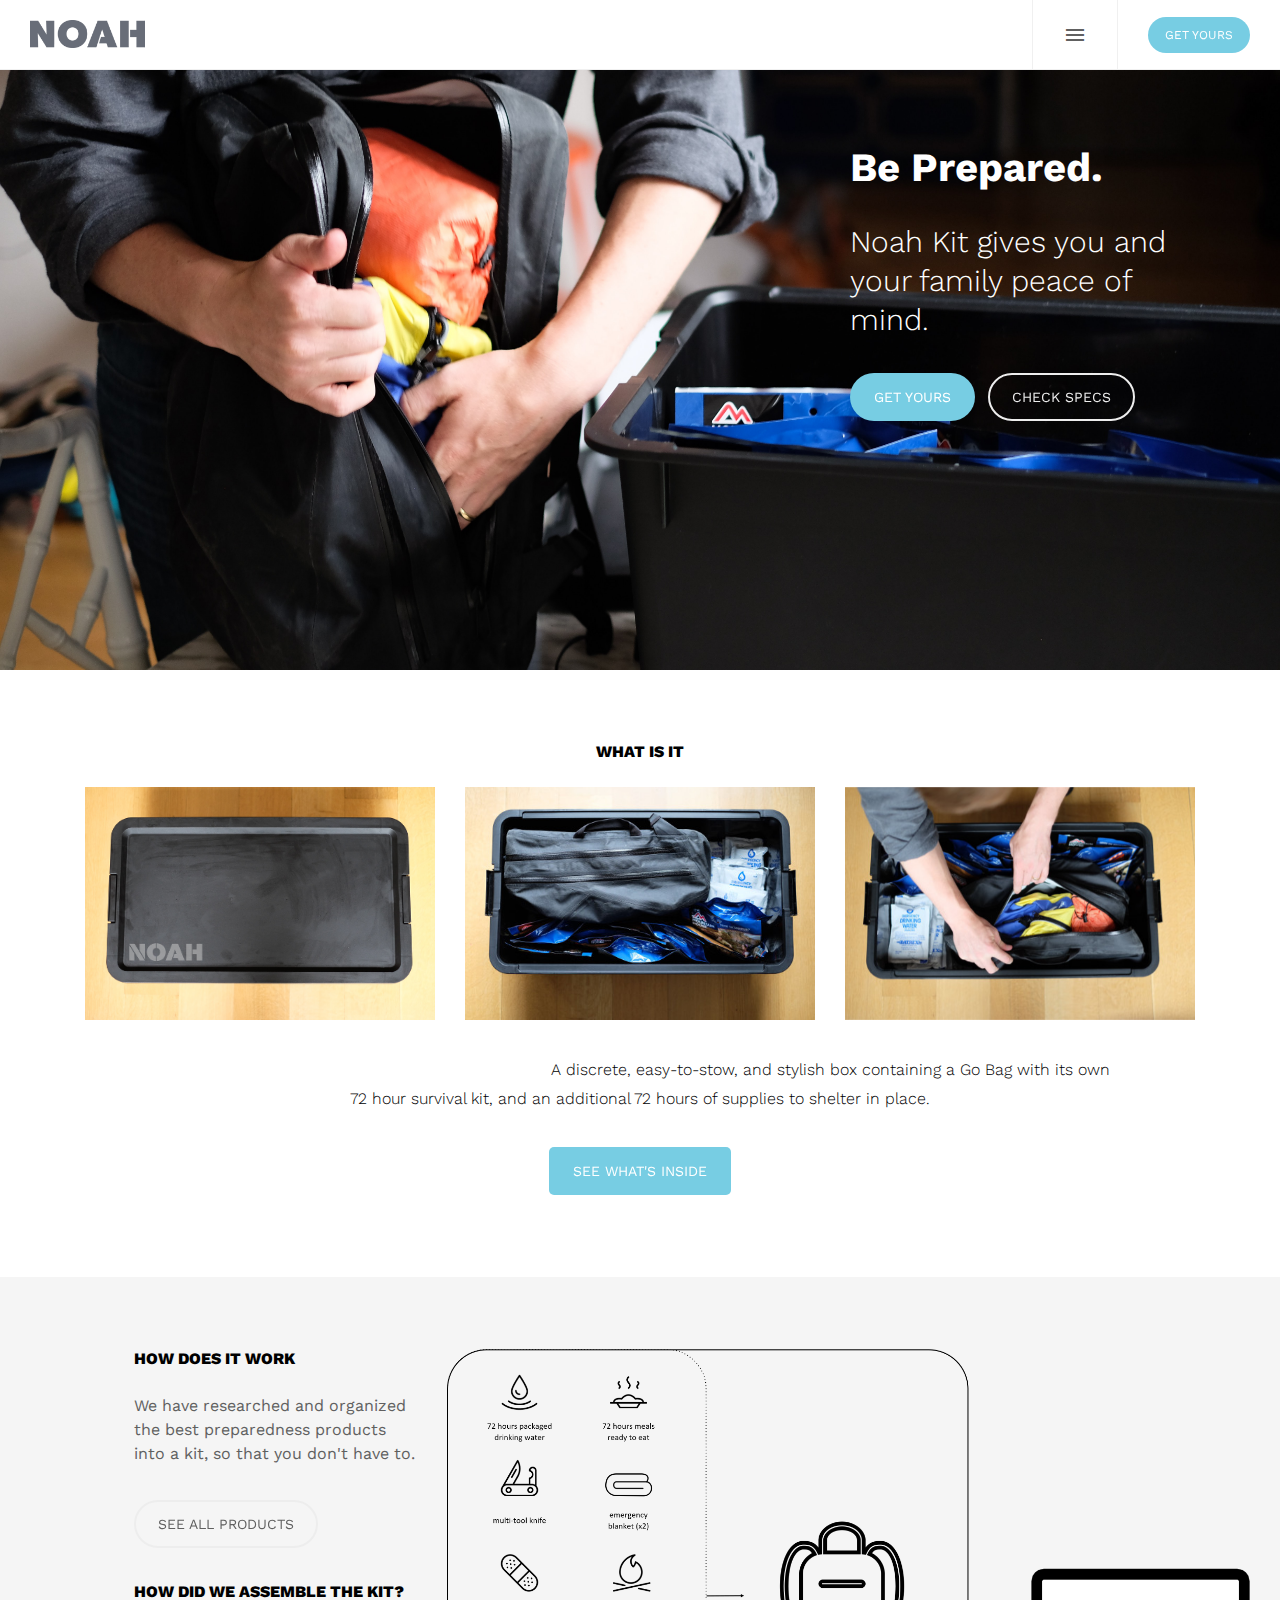
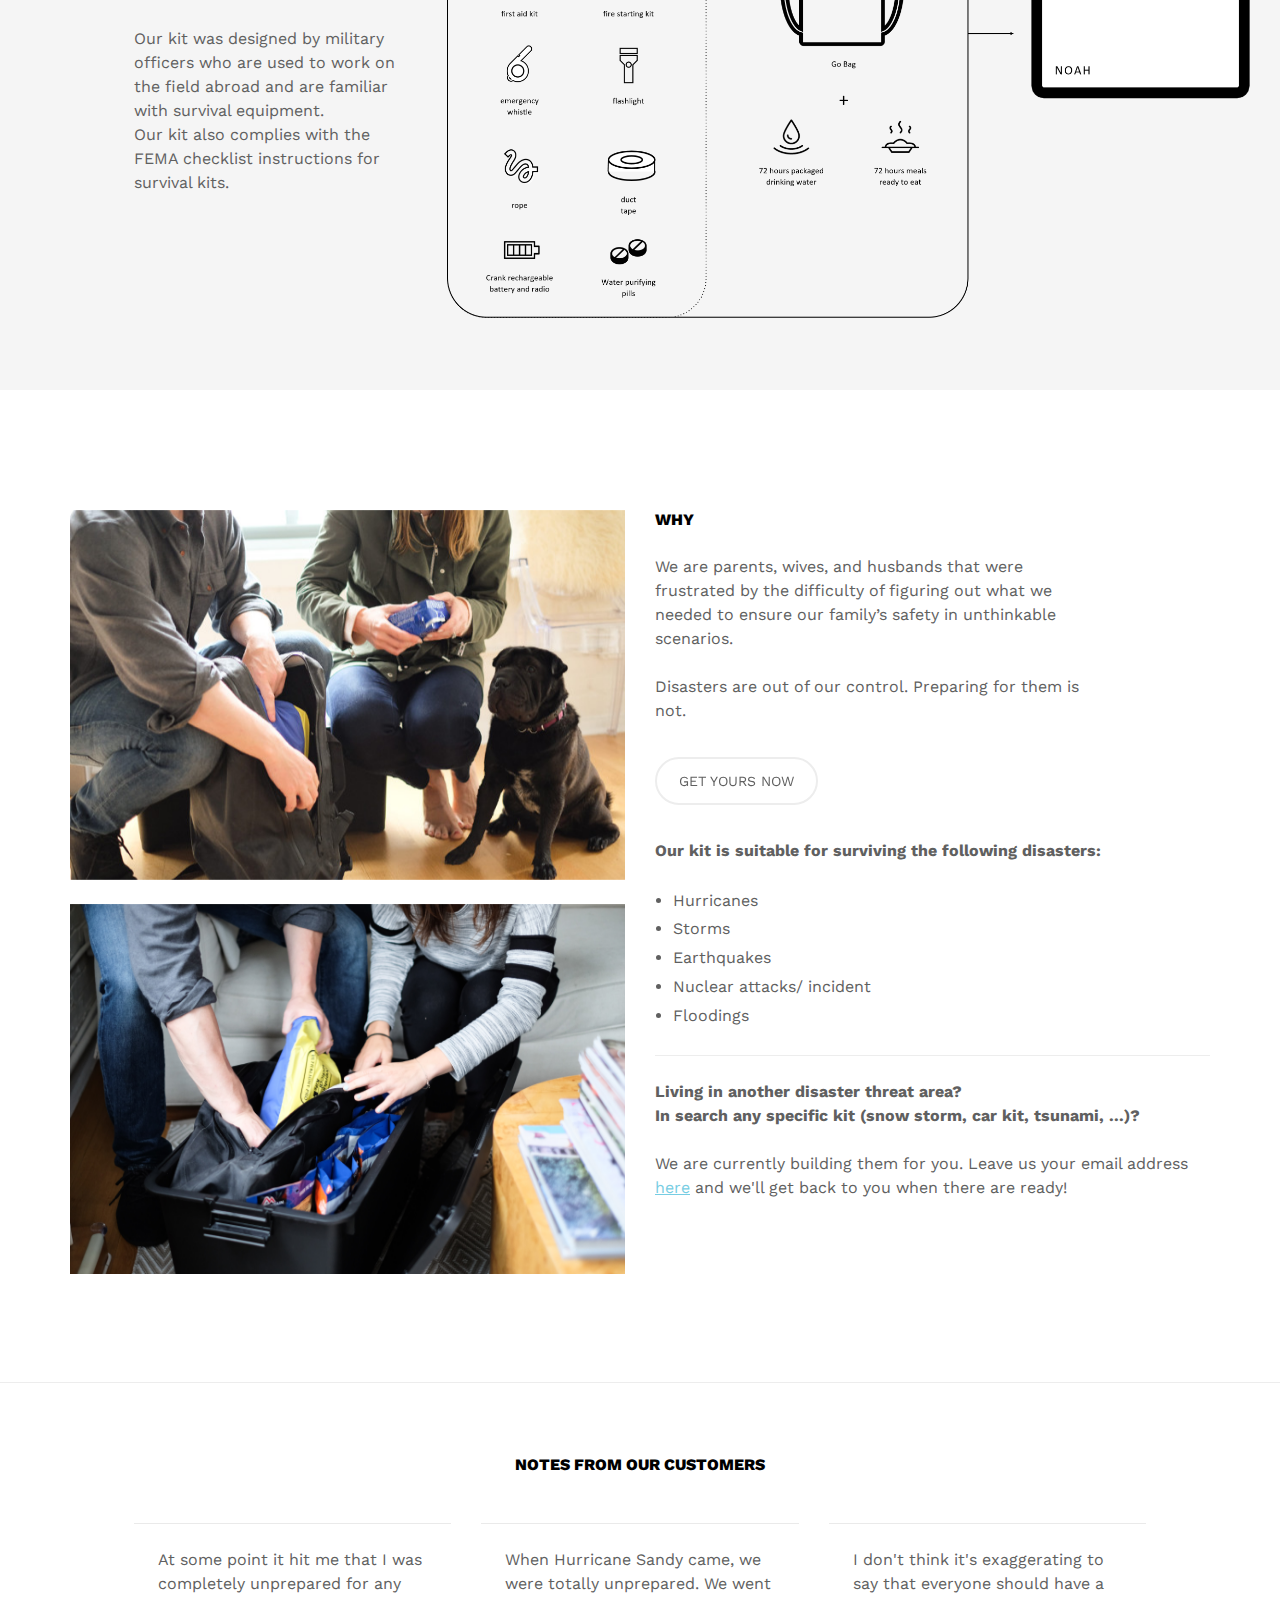
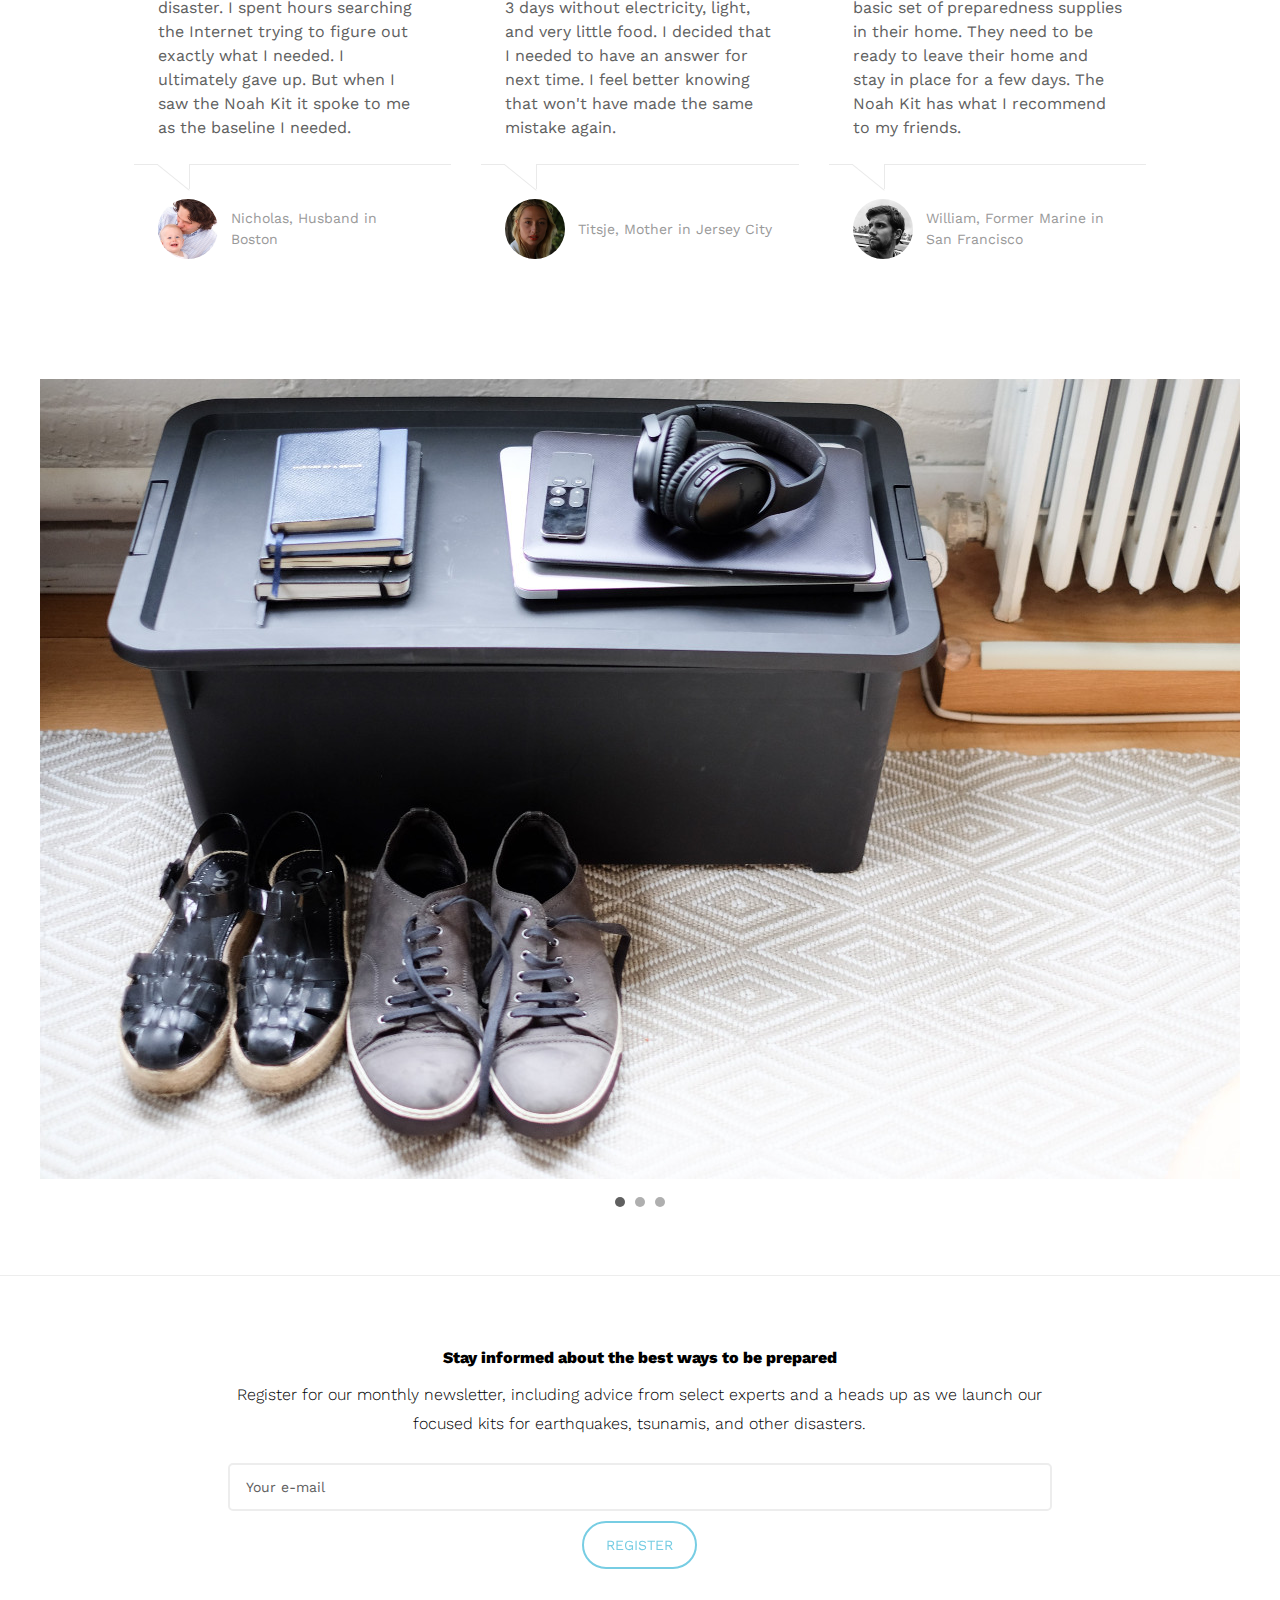
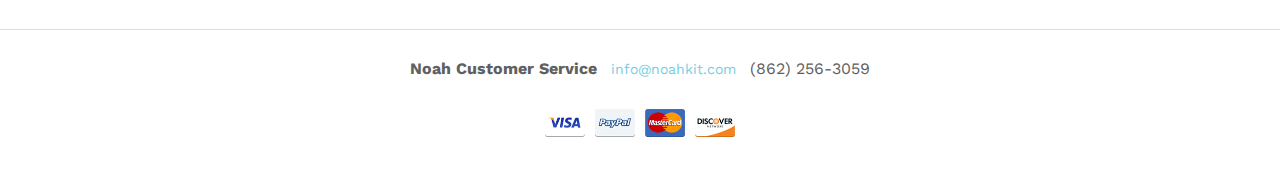
==== commit 9389df0b: "website v2" ====
--- a/index.html
+++ b/index.html
@@ -14,9 +14,10 @@
   <meta name="viewport" content="width=device-width, initial-scale=1.0, maximum-scale=1.0, user-scalable=no" />
 
   <!--Favicon-->
-  <link rel="shortcut icon" href="favicon.ico" type="image/x-icon">
-  <link rel="icon" href="favicon.ico" type="image/x-icon">
-
+ <!-- <link rel="shortcut icon" href="favicon.ico" type="image/x-icon">
+ <!-- <link rel="icon" href="favicon.ico" type="image/x-icon"> -->
+<link rel="icon" type="image/png" href="img/noah-favicon.png"    />
+    
   <!-- Google Material Icons -->
   <link href="css/vendor/material-icons.min.css" rel="stylesheet" media="screen">
 
@@ -68,11 +69,10 @@
 <!-- End Facebook Pixel Code -->
         <!-- Fullstory -->
     <!-- Fullstory -->
-
-    <script>
+<script>
 window['_fs_debug'] = false;
 window['_fs_host'] = 'fullstory.com';
-window['_fs_org'] = '5Z00R';
+window['_fs_org'] = '5NQ1X';
 window['_fs_namespace'] = 'FS';
 (function(m,n,e,t,l,o,g,y){
     if (e in m && m.console && m.console.log) { m.console.log('FullStory namespace conflict. Please set window["_fs_namespace"].'); return;}
@@ -191,7 +191,7 @@
             <div class="col-md-4 col-sm-9 mobile-center"></div>
           <div class="col-md-4 col-sm-9 mobile-center">
               <h1 style="color:#fff" ><b>Be Prepared.</b></h1>
-              <h2 style="color:#fff" > Noah Kit gives you and your family piece of mind.</h2>
+              <h2 style="color:#fff" > Noah Kit gives you and your family peace of mind.</h2>
             <a href="ajax/oculus_website.html"  class="btn btn-pill btn-primary waves-effect waves-light ajax-load-link app-buy">Get yours</a>
             <a href="ajax/oculus_website.html"  class="btn btn-pill btn-ghost btn-home ajax-load-link app-specs">Check Specs</a>
           </div>
@@ -219,7 +219,7 @@
       </div><!-- .container    </section><!-- .fw-section#home -->
       
           <!-- Accessories -->
-    <section id="accessories" class="fw-section padding-top-3x padding-bottom-3x" data-offset-top="67">
+    <section class="fw-section padding-top-3x padding-bottom-3x" data-offset-top="67">
       <div class="container">
         <h2 class="block-title text-center">
          WHAT IS IT
@@ -249,7 +249,7 @@
           
             </div>
           </div>    
-        </div><!-- .row -->
+        
         <h2 class="block-title text-center">
          <small style="text-align:center">A discrete, easy-to-stow, and stylish box containing a Go Bag with its own <br>72 hour survival kit, and an additional 72 hours of supplies to shelter in place.</small> 
         </h2>
@@ -260,7 +260,7 @@
     </section><!-- .fw-section#accessories -->
          
      
-      <section id="" class="fw-section bg-gray" data-offset-top="67">
+      <section id="accessories" class="fw-section bg-gray" data-offset-top="67">
       <div class="container-fluid padding-top-3x padding-bottom-3x">
       
         <div class="row padding-top-1x padding-bottom-1x">
@@ -273,10 +273,25 @@
               We have researched and organized the best preparedness products into a kit, so that you don't have to.
              </p>
                               <div><a href="ajax/oculus_website.html"   class="btn btn-pill btn-ghost btn-default ajax-load-link app-specs">See all products</a></div>
-          </div>
+       
+            
+   <br>
+      
+              <h2 id="how" class="block-title">
+                  HOW DID WE ASSEMBLE THE KIT?
+          
+        </h2>
+            
+              <p class="space-top text-left"> 
+      
+              Our kit was designed by military officers who are used to work on the field abroad and are familiar with survival equipment. <br>
+              Our kit also complies with the FEMA checklist instructions for survival kits.</p>
+       
+            </div>
+            
           <div class="col-md-8 col-sm-12">
               
-               <img  style="background-color:#f5f5f5" src="img/schema-min.png" alt="Oculus Sensor">
+               <img  style="background-color:#f5f5f5" src="img/schemanew.png" alt="Oculus Sensor">
               <!--
               <div class="row text-center">
                     <div class="col-md-4 col-sm-6">
@@ -395,7 +410,8 @@
             <div class="shop-item">
               <div class="shop-thumbnail">
                 <img src="img/slider1-min.jpg">
-                 
+                  <br>
+                  <img src="img/noah50.jpg">   
               </div>
      
             </div>
@@ -410,6 +426,23 @@
            
                
                 <div style="text-align:left"><a href="ajax/oculus_website.html"   class="btn btn-pill btn-ghost btn-default ajax-load-link app-specs">Get Yours Now</a></div>
+             
+                 <p class="space-top text-left">
+               <b> Our kit is suitable for surviving the following disasters: </b></p>
+                     <ul>
+                    <li>Hurricanes </li>
+                    <li>Storms </li>
+                          <li>Earthquakes </li>
+                          <li>Nuclear attacks/ incident</li>
+                          <li>Floodings </li>
+                
+                </ul>
+                <hr>
+                 <p class="space-top text-left">
+                <b> Living in another disaster threat area?<br>In search any specific kit (snow storm, car kit, tsunami, ...)? 
+                     </b><br><br>   
+                     We are currently building them for you. Leave us your email address <a href="#form">here</a> and we'll get back to you when there are ready!
+                </p>
               </div>
         </div>
 
@@ -520,7 +553,7 @@
     <!-- CTA -->
     <hr>
     <section class="fw-section">
-      <div class="col-md-8 col-md-offset-2 container text-center" style="padding-bottom: 50px">
+      <div id="form" class="col-md-8 col-md-offset-2 container text-center" style="padding-bottom: 50px">
   
         <h2 class="block-title padding-top-2x space-bottom-1x">
           Stay informed about the best ways to be prepared
@@ -546,7 +579,8 @@
     <footer id="contact" class="footer" style="margin: 20px 0 50px 0; border-top: 1px solid #dedede">
     
        <!-- <p class="text-sm">Need support? Call <span class="text-primary">001 (917) 555-4836</span></p> -->
-        <div class="social-bar text-center space-bottom">
+        <div class="social-bar text-center space-bottom space-top">
+            <b>Noah Customer Service</b>
             <a href="mailto:info@noahkit.com?Subject=Information">info@noahkit.com</a>
             (862) 256-3059
             
@@ -593,7 +627,6 @@
      <!--   <div class="scroll-to-top-btn"><i class="material-icons trending_flat"></i></div>
       </div><!-- .column -->
     </footer><!-- .footer -->
-
   </div><!-- .page-wrapper -->
 
   <!-- JavaScript (jQuery) libraries, plugins and custom scripts -->
@@ -608,6 +641,7 @@
   <script src="js/vendor/owl.carousel.min.js"></script>
   <script src="js/vendor/magnific-popup.min.js"></script>
   <script src="js/scripts.js"></script>
+            <script type="text/javascript" src="js/abalytics.js"></script> <!-- ab testing script -->
     <script>
   (function(i,s,o,g,r,a,m){i['GoogleAnalyticsObject']=r;i[r]=i[r]||function(){
   (i[r].q=i[r].q||[]).push(arguments)},i[r].l=1*new Date();a=s.createElement(o),
@@ -620,8 +654,46 @@
 </script>
 
 
-
 <script>
+    
+// Initialize GA or UA trackers and variants
+
+      ABalytics.init({
+              experiment1_name: [
+                {
+                  name: 'prixbas',
+                  "prixtext": "180.00",
+                    "prixinput": "<input type='hidden' id='total_cost' name='total_cost' value='$172.00'>",
+                    "prixvariable": "<input type='hidden' id='variable_price' name='variable_price' value='36'>",
+                   "prixfixe": "<input type='hidden' id='fixed_price' name='fixed_price' value='100'>"
+                },
+                {
+                  name: 'prixmiddle',
+                  "prixtext": "216.00",
+                   "prixinput": "<input type='hidden' id='total_cost' name='total_cost' value='$215.00'>",
+                     "prixvariable": "<input type='hidden' id='variable_price' name='variable_price' value='45'>",
+                     "prixfixe": "<input type='hidden' id='fixed_price' name='fixed_price' value='125'>"
+                },
+                   {
+                  name: 'prixhaut',
+                  "prixtext": "320.00",
+                   "prixinput": "<input type='hidden' id='total_cost' name='total_cost' value='$301.00'>",
+                        "prixvariable": "<input type='hidden' id='variable_price' name='variable_price' value='63'>",
+                        "prixfixe": "<input type='hidden' id='fixed_price' name='fixed_price' value='175'>"
+                }
+              ]
+          
+            });
+
+// Send pageview tracking call    
+    </script>
+    
+<script type="text/javascript">
+    // initialiser le AB testing
+  window.onload = function() {
+    ABalytics.applyHtml();
+  };
+
 
     	$('.app-buy').click(function(event) {
             
--- a/css/theme.css
+++ b/css/theme.css
@@ -4709,4 +4709,107 @@
 }
 .items .row p {
   font-style: normal;
+}
+
+
+/* Styles the thumbnail */
+
+
+
+/* Styles the lightbox, removes it from sight and adds the fade-in transition */
+
+.lightbox-target {
+position: absolute;
+width: 100%;
+background:#fff;
+width: 100%;
+-webkit-transition: opacity .5s ease-in-out;
+-moz-transition: opacity .5s ease-in-out;
+-o-transition: opacity .5s ease-in-out;
+transition: opacity .5s ease-in-out;
+overflow: hidden;
+}
+
+/* Styles the lightbox image, centers it vertically and horizontally, adds the zoom-in transition and makes it responsive using a combination of margin and absolute positioning */
+
+.lightbox-target img {
+text-align: center;
+margin: 0%;
+position: absolute;
+max-height: 0%;
+max-width: 0%;
+-webkit-transition: .5s ease-in-out;
+-moz-transition: .5s ease-in-out;
+-o-transition: .5s ease-in-out;
+transition: .5s ease-in-out;
+}
+
+/* Styles the close link, adds the slide down transition */
+
+a.lightbox-close {
+display: block;
+width:50px;
+height:50px;
+box-sizing: border-box;
+background: white;
+color: black;
+text-decoration: none;
+position: absolute;
+top: -80px;
+right: 0;
+-webkit-transition: .5s ease-in-out;
+-moz-transition: .5s ease-in-out;
+-o-transition: .5s ease-in-out;
+transition: .5s ease-in-out;
+}
+
+/* Provides part of the "X" to eliminate an image from the close link */
+
+a.lightbox-close:before {
+content: "";
+display: block;
+height: 30px;
+width: 1px;
+background: black;
+position: absolute;
+left: 26px;
+top:10px;
+-webkit-transform:rotate(45deg);
+-moz-transform:rotate(45deg);
+-o-transform:rotate(45deg);
+transform:rotate(45deg);
+}
+
+/* Provides part of the "X" to eliminate an image from the close link */
+
+a.lightbox-close:after {
+content: "";
+display: block;
+height: 30px;
+width: 1px;
+background: black;
+position: absolute;
+left: 26px;
+top:10px;
+-webkit-transform:rotate(-45deg);
+-moz-transform:rotate(-45deg);
+-o-transform:rotate(-45deg);
+transform:rotate(-45deg);
+}
+
+/* Uses the :target pseudo-class to perform the animations upon clicking the .lightbox-target anchor */
+
+.lightbox-target:target {
+opacity: 1;
+top: 0;
+bottom: 0;
+}
+
+.lightbox-target:target img {
+max-height: 100%;
+max-width: 100%;
+}
+
+.lightbox-target:target a.lightbox-close {
+top: 0px;
 }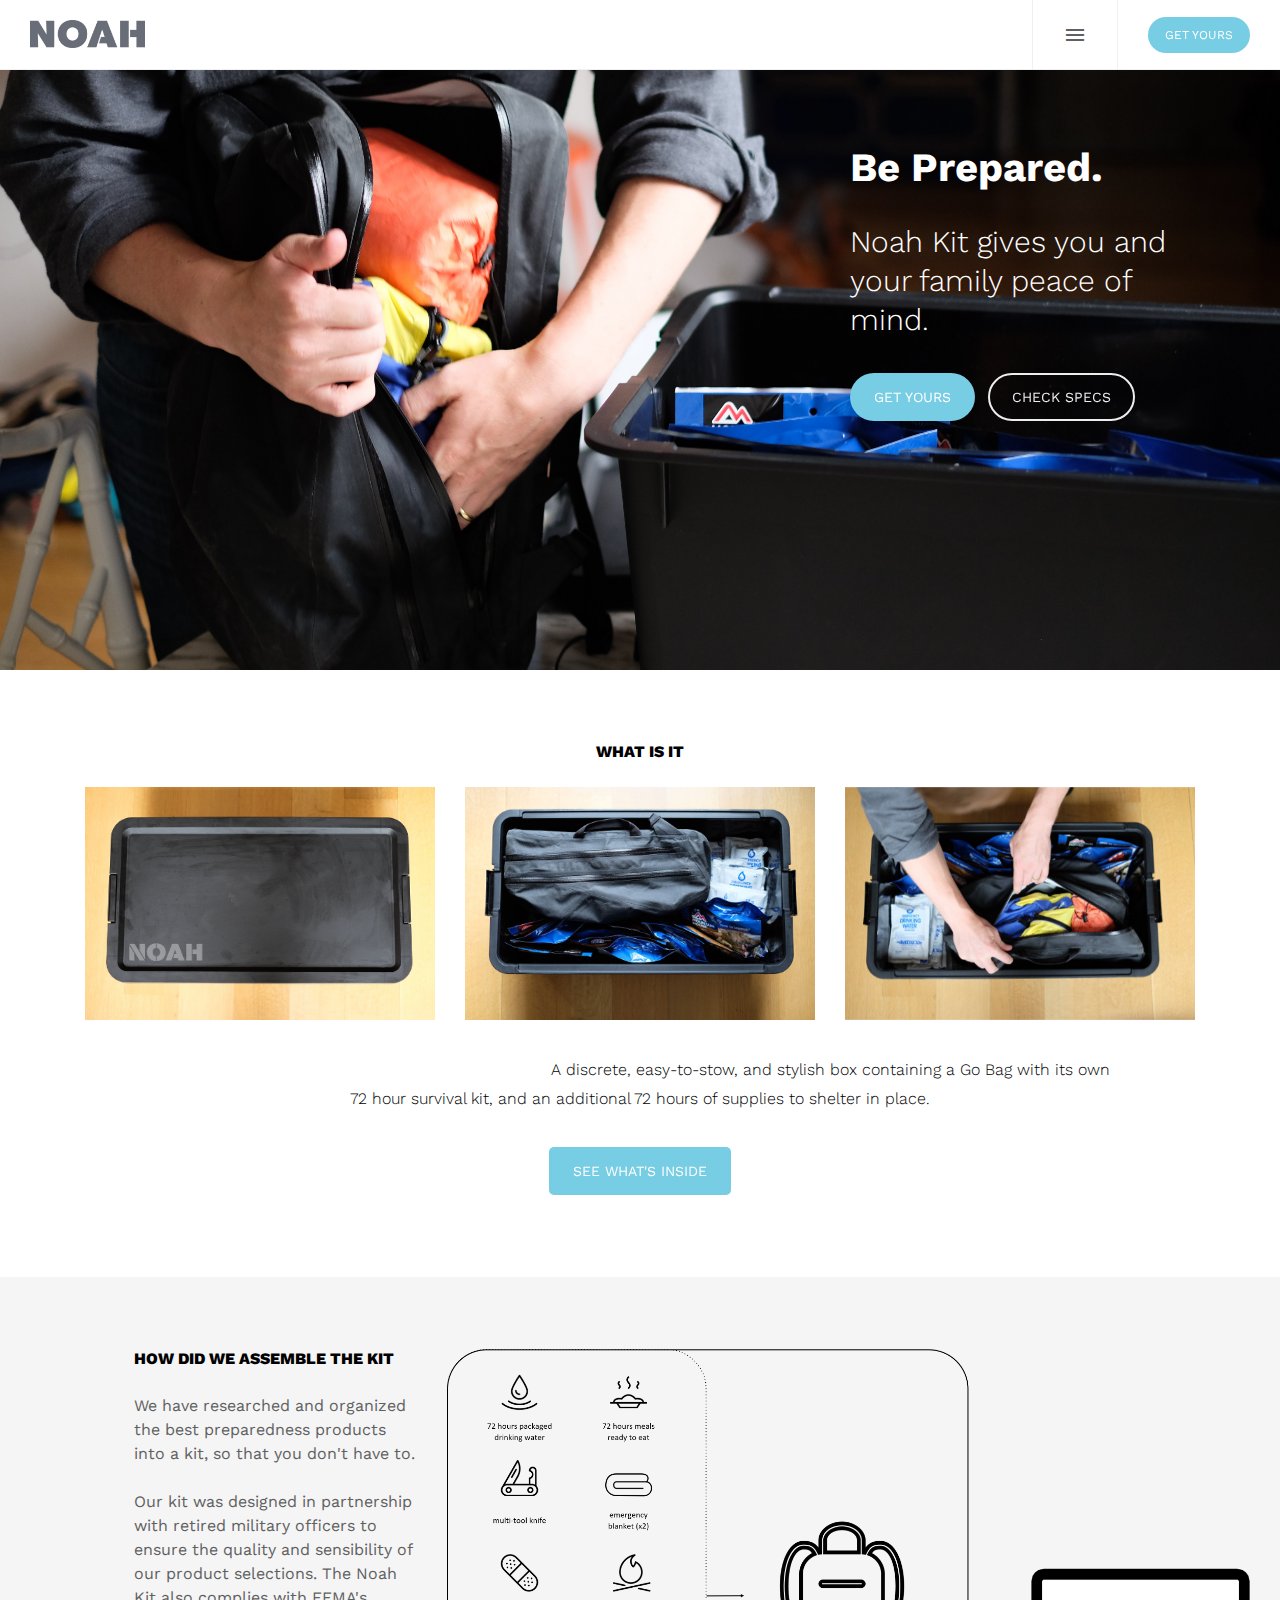
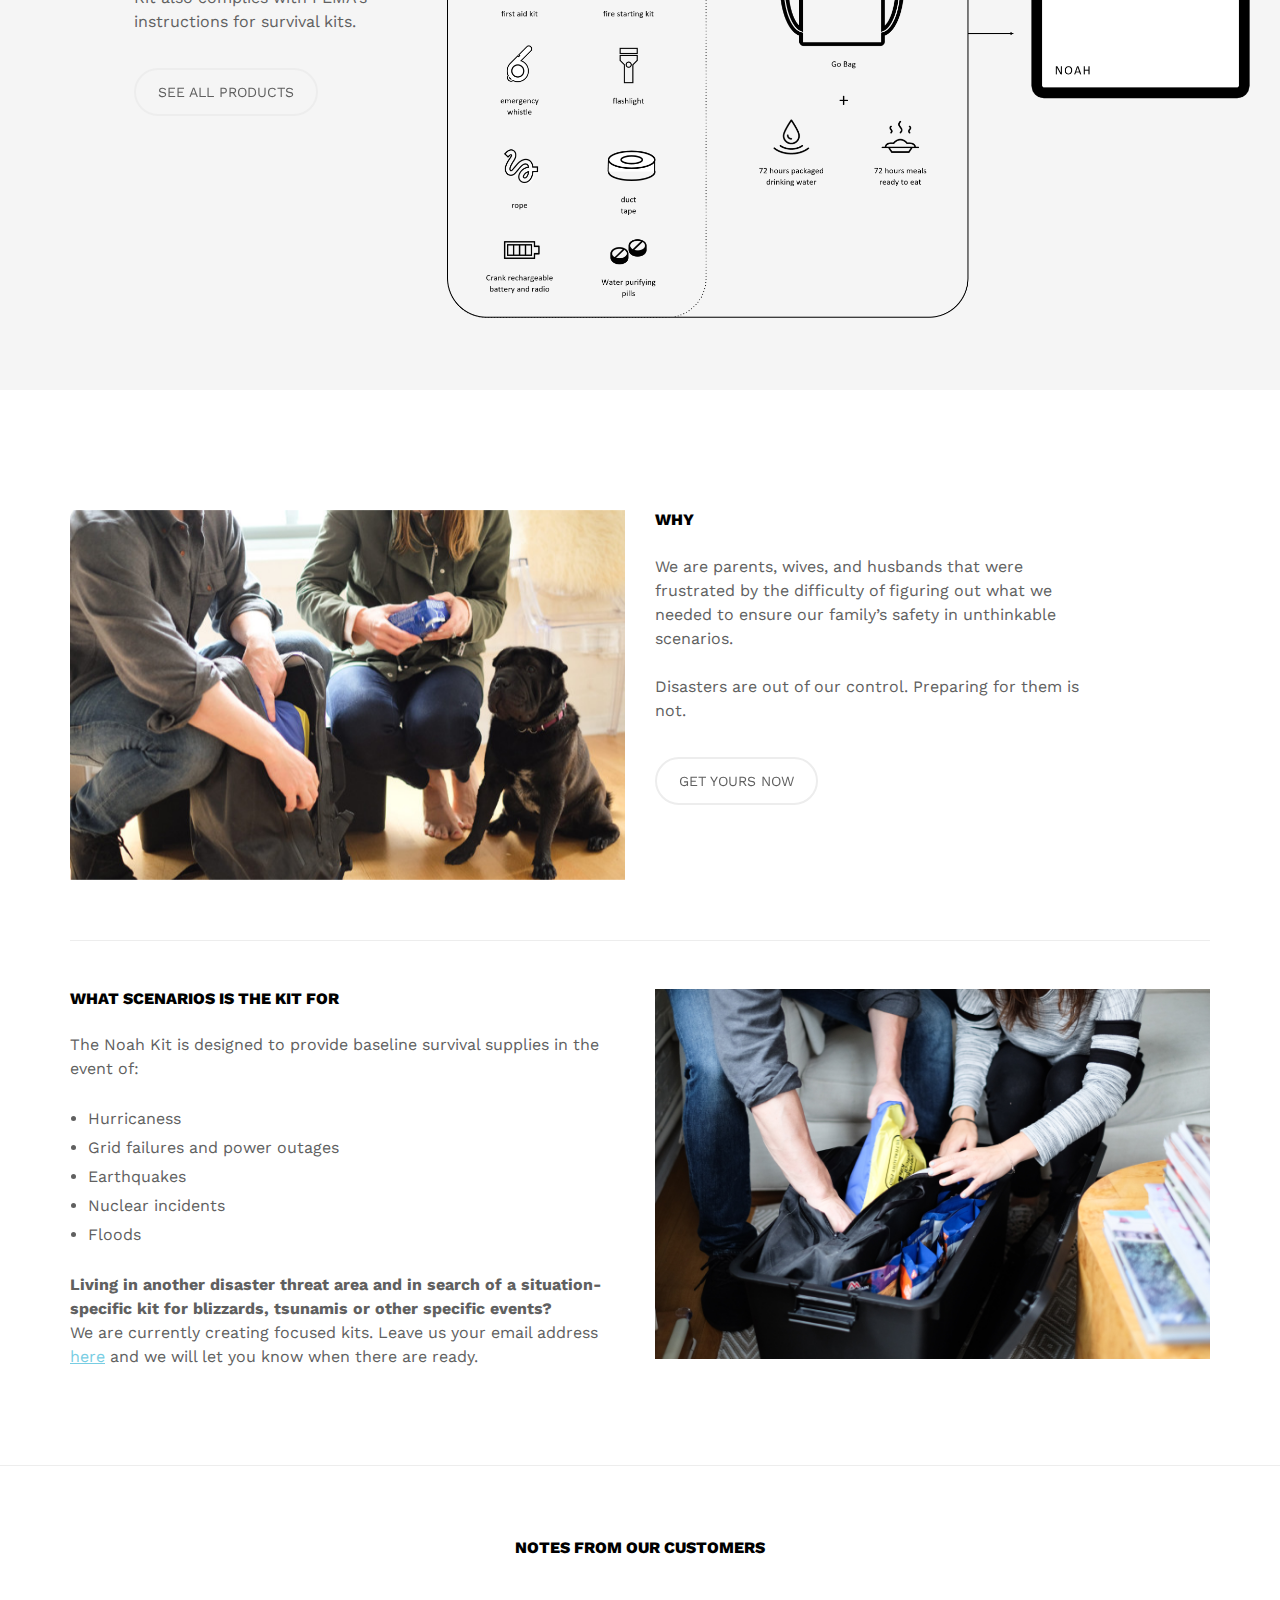
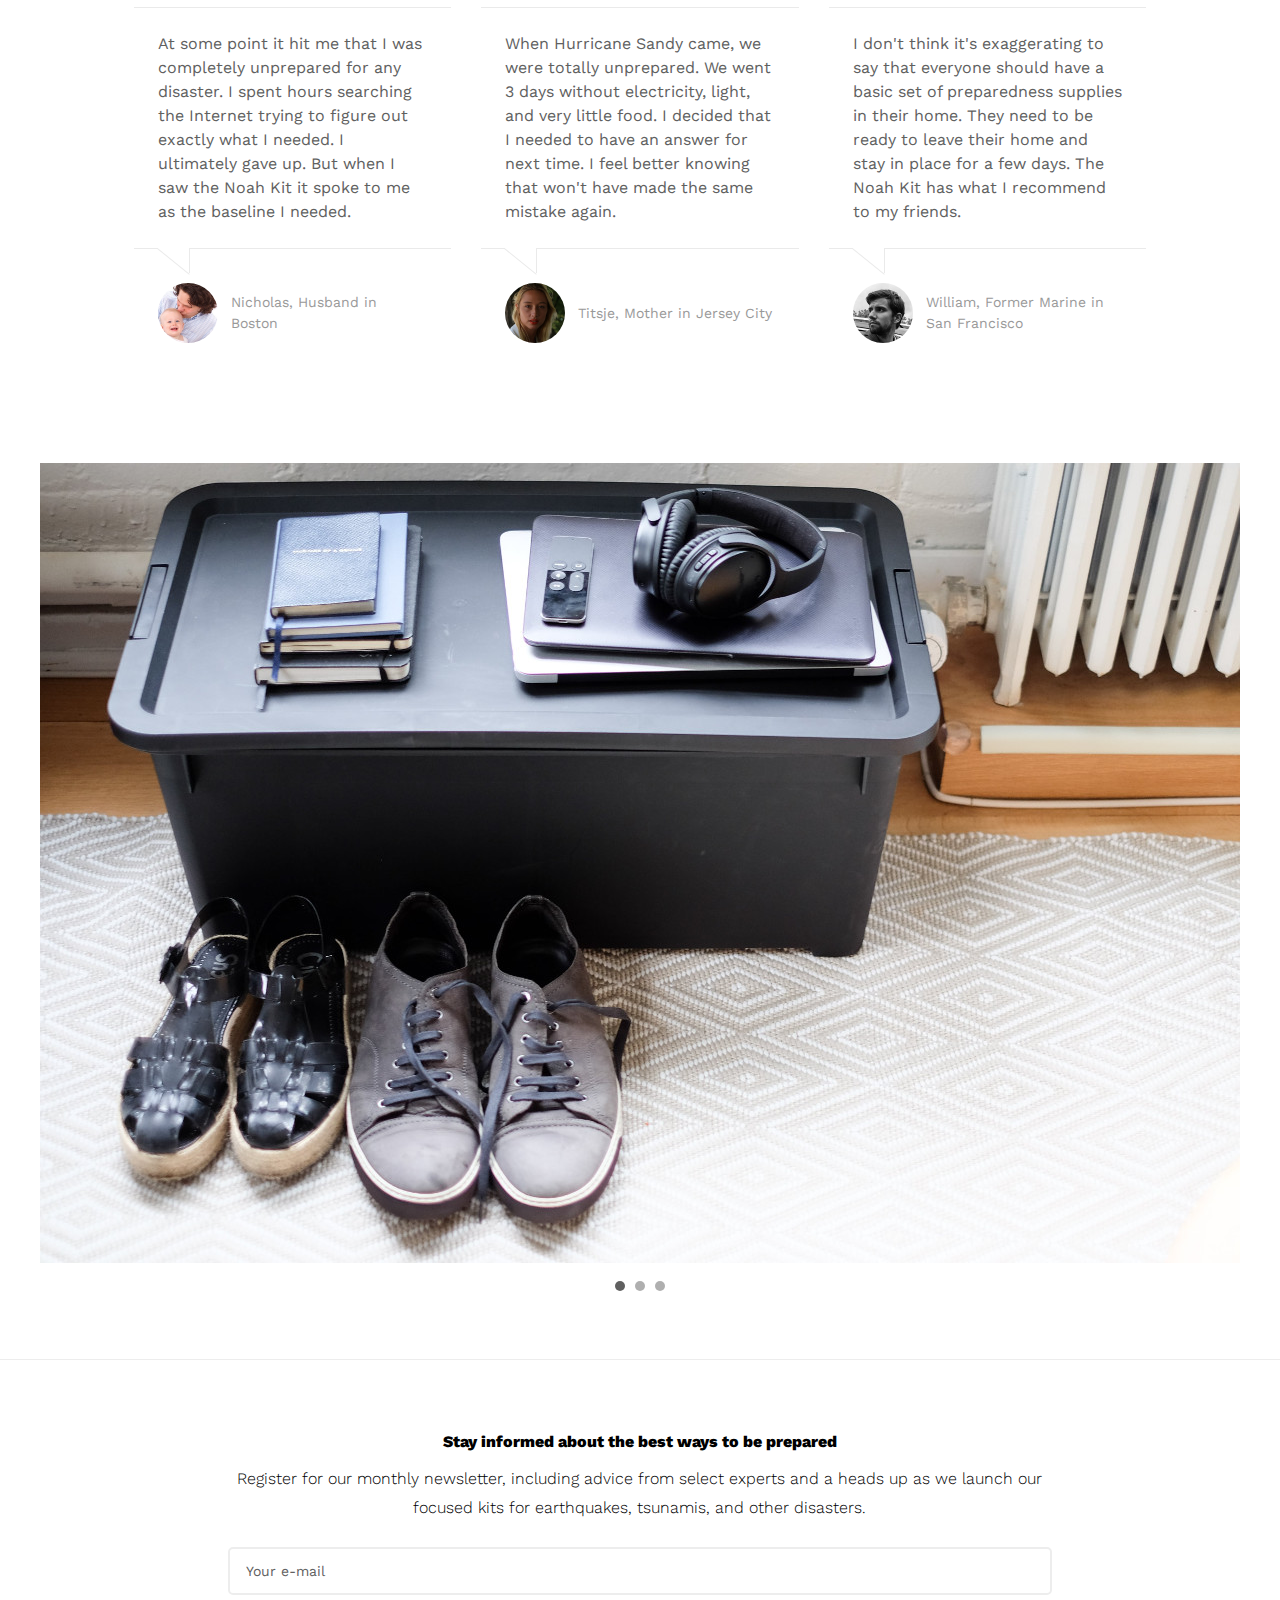
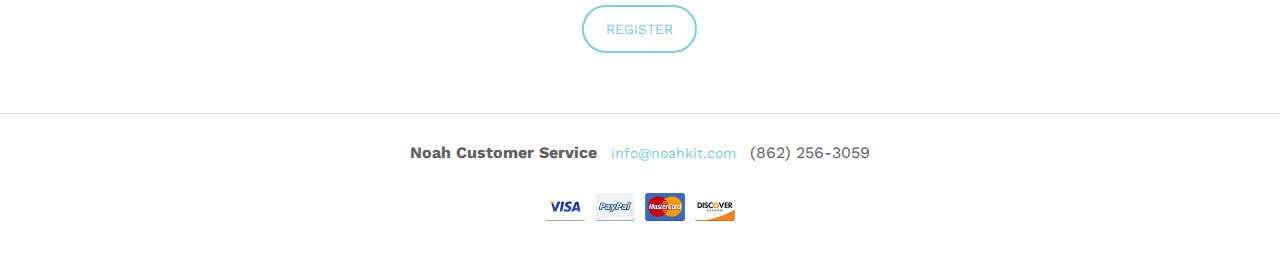
==== commit abb50c98: "Some copy adjustments" ====
--- a/index.html
+++ b/index.html
@@ -16,65 +16,65 @@
   <!--Favicon-->
  <!-- <link rel="shortcut icon" href="favicon.ico" type="image/x-icon">
  <!-- <link rel="icon" href="favicon.ico" type="image/x-icon"> -->
-<link rel="icon" type="image/png" href="img/noah-favicon.png"    />
-    
-  <!-- Google Material Icons -->
-  <link href="css/vendor/material-icons.min.css" rel="stylesheet" media="screen">
-
-  <!-- Brand Icons -->
-  <link href="css/vendor/socicon.min.css" rel="stylesheet" media="screen">
-
-  <!-- Bootstrap -->
-  <link href="css/vendor/bootstrap.min.css" rel="stylesheet" media="screen">
-
-  <!-- Theme Styles -->
-  <link href="css/theme.css" rel="stylesheet" media="screen">
-<!-- redirect mobile -->
-    <script type="text/javascript">
+ <link rel="icon" type="image/png" href="img/noah-favicon.png"    />
+
+ <!-- Google Material Icons -->
+ <link href="css/vendor/material-icons.min.css" rel="stylesheet" media="screen">
+
+ <!-- Brand Icons -->
+ <link href="css/vendor/socicon.min.css" rel="stylesheet" media="screen">
+
+ <!-- Bootstrap -->
+ <link href="css/vendor/bootstrap.min.css" rel="stylesheet" media="screen">
+
+ <!-- Theme Styles -->
+ <link href="css/theme.css" rel="stylesheet" media="screen">
+ <!-- redirect mobile -->
+ <script type="text/javascript">
  
-  if (screen.width <= 500) {
-    window.location = "http://noahkit.com/index-m.html";
-  }
-  
+ if (screen.width <= 500) {
+  window.location = "http://noahkit.com/index-m.html";
+}
+
 </script>
   <!-- Page Preloading
   <script src="js/vendor/page-preloading.js"></script>
-    <!-- fortawesome --> 
-    
-    <link rel="stylesheet" href="css/font-awesome/css/font-awesome.min.css">
-    
-    <!-- start Mixpanel --><script type="text/javascript">(function(e,a){if(!a.__SV){var b=window;try{var c,l,i,j=b.location,g=j.hash;c=function(a,b){return(l=a.match(RegExp(b+"=([^&]*)")))?l[1]:null};g&&c(g,"state")&&(i=JSON.parse(decodeURIComponent(c(g,"state"))),"mpeditor"===i.action&&(b.sessionStorage.setItem("_mpcehash",g),history.replaceState(i.desiredHash||"",e.title,j.pathname+j.search)))}catch(m){}var k,h;window.mixpanel=a;a._i=[];a.init=function(b,c,f){function e(b,a){var c=a.split(".");2==c.length&&(b=b[c[0]],a=c[1]);b[a]=function(){b.push([a].concat(Array.prototype.slice.call(arguments,
-0)))}}var d=a;"undefined"!==typeof f?d=a[f]=[]:f="mixpanel";d.people=d.people||[];d.toString=function(b){var a="mixpanel";"mixpanel"!==f&&(a+="."+f);b||(a+=" (stub)");return a};d.people.toString=function(){return d.toString(1)+".people (stub)"};k="disable time_event track track_pageview track_links track_forms register register_once alias unregister identify name_tag set_config reset people.set people.set_once people.increment people.append people.union people.track_charge people.clear_charges people.delete_user".split(" ");
-for(h=0;h<k.length;h++)e(d,k[h]);a._i.push([b,c,f])};a.__SV=1.2;b=e.createElement("script");b.type="text/javascript";b.async=!0;b.src="undefined"!==typeof MIXPANEL_CUSTOM_LIB_URL?MIXPANEL_CUSTOM_LIB_URL:"file:"===e.location.protocol&&"//cdn.mxpnl.com/libs/mixpanel-2-latest.min.js".match(/^\/\//)?"https://cdn.mxpnl.com/libs/mixpanel-2-latest.min.js":"//cdn.mxpnl.com/libs/mixpanel-2-latest.min.js";c=e.getElementsByTagName("script")[0];c.parentNode.insertBefore(b,c)}})(document,window.mixpanel||[]);
-mixpanel.init("4b5b7b90c22132a51a4532731f63f883");</script><!-- end Mixpanel -->
-    
-    <!-- Facebook Pixel Code -->
-<!-- Facebook Pixel Code -->
-<script>
-!function(f,b,e,v,n,t,s){if(f.fbq)return;n=f.fbq=function(){n.callMethod?
-n.callMethod.apply(n,arguments):n.queue.push(arguments)};if(!f._fbq)f._fbq=n;
-n.push=n;n.loaded=!0;n.version='2.0';n.queue=[];t=b.createElement(e);t.async=!0;
-t.src=v;s=b.getElementsByTagName(e)[0];s.parentNode.insertBefore(t,s)}(window,
-document,'script','https://connect.facebook.net/en_US/fbevents.js');
+  <!-- fortawesome --> 
+
+  <link rel="stylesheet" href="css/font-awesome/css/font-awesome.min.css">
+
+  <!-- start Mixpanel --><script type="text/javascript">(function(e,a){if(!a.__SV){var b=window;try{var c,l,i,j=b.location,g=j.hash;c=function(a,b){return(l=a.match(RegExp(b+"=([^&]*)")))?l[1]:null};g&&c(g,"state")&&(i=JSON.parse(decodeURIComponent(c(g,"state"))),"mpeditor"===i.action&&(b.sessionStorage.setItem("_mpcehash",g),history.replaceState(i.desiredHash||"",e.title,j.pathname+j.search)))}catch(m){}var k,h;window.mixpanel=a;a._i=[];a.init=function(b,c,f){function e(b,a){var c=a.split(".");2==c.length&&(b=b[c[0]],a=c[1]);b[a]=function(){b.push([a].concat(Array.prototype.slice.call(arguments,
+    0)))}}var d=a;"undefined"!==typeof f?d=a[f]=[]:f="mixpanel";d.people=d.people||[];d.toString=function(b){var a="mixpanel";"mixpanel"!==f&&(a+="."+f);b||(a+=" (stub)");return a};d.people.toString=function(){return d.toString(1)+".people (stub)"};k="disable time_event track track_pageview track_links track_forms register register_once alias unregister identify name_tag set_config reset people.set people.set_once people.increment people.append people.union people.track_charge people.clear_charges people.delete_user".split(" ");
+  for(h=0;h<k.length;h++)e(d,k[h]);a._i.push([b,c,f])};a.__SV=1.2;b=e.createElement("script");b.type="text/javascript";b.async=!0;b.src="undefined"!==typeof MIXPANEL_CUSTOM_LIB_URL?MIXPANEL_CUSTOM_LIB_URL:"file:"===e.location.protocol&&"//cdn.mxpnl.com/libs/mixpanel-2-latest.min.js".match(/^\/\//)?"https://cdn.mxpnl.com/libs/mixpanel-2-latest.min.js":"//cdn.mxpnl.com/libs/mixpanel-2-latest.min.js";c=e.getElementsByTagName("script")[0];c.parentNode.insertBefore(b,c)}})(document,window.mixpanel||[]);
+    mixpanel.init("4b5b7b90c22132a51a4532731f63f883");</script><!-- end Mixpanel -->
+
+  <!-- Facebook Pixel Code -->
+  <!-- Facebook Pixel Code -->
+  <script>
+  !function(f,b,e,v,n,t,s){if(f.fbq)return;n=f.fbq=function(){n.callMethod?
+    n.callMethod.apply(n,arguments):n.queue.push(arguments)};if(!f._fbq)f._fbq=n;
+    n.push=n;n.loaded=!0;n.version='2.0';n.queue=[];t=b.createElement(e);t.async=!0;
+    t.src=v;s=b.getElementsByTagName(e)[0];s.parentNode.insertBefore(t,s)}(window,
+      document,'script','https://connect.facebook.net/en_US/fbevents.js');
 fbq('init', '471749263181163'); // Insert your pixel ID here.
 fbq('track', 'PageView');
 </script>
 <noscript><img height="1" width="1" style="display:none"
-src="https://www.facebook.com/tr?id=471749263181163&ev=PageView&noscript=1"
-/></noscript>
-<!-- DO NOT MODIFY -->
-<!-- End Facebook Pixel Code -->
-
-<!-- DO NOT MODIFY -->
-<!-- End Facebook Pixel Code -->
-        <!-- Fullstory -->
-    <!-- Fullstory -->
-<script>
-window['_fs_debug'] = false;
-window['_fs_host'] = 'fullstory.com';
-window['_fs_org'] = '5NQ1X';
-window['_fs_namespace'] = 'FS';
-(function(m,n,e,t,l,o,g,y){
+  src="https://www.facebook.com/tr?id=471749263181163&ev=PageView&noscript=1"
+  /></noscript>
+  <!-- DO NOT MODIFY -->
+  <!-- End Facebook Pixel Code -->
+
+  <!-- DO NOT MODIFY -->
+  <!-- End Facebook Pixel Code -->
+  <!-- Fullstory -->
+  <!-- Fullstory -->
+  <script>
+  window['_fs_debug'] = false;
+  window['_fs_host'] = 'fullstory.com';
+  window['_fs_org'] = '5NQ1X';
+  window['_fs_namespace'] = 'FS';
+  (function(m,n,e,t,l,o,g,y){
     if (e in m && m.console && m.console.log) { m.console.log('FullStory namespace conflict. Please set window["_fs_namespace"].'); return;}
     g=m[e]=function(a,b){g.q?g.q.push([a,b]):g._api(a,b);};g.q=[];
     o=n.createElement(t);o.async=1;o.src='https://'+_fs_host+'/s/fs.js';
@@ -82,16 +82,16 @@
     g.identify=function(i,v){g(l,{uid:i});if(v)g(l,v)};g.setUserVars=function(v){g(l,v)};
     g.identifyAccount=function(i,v){o='account';v=v||{};v.acctId=i;g(o,v)};
     g.clearUserCookie=function(c,d,i){if(!c || document.cookie.match('fs_uid=[`;`]*`[`;`]*`[`;`]*`')){
-    d=n.domain;while(1){n.cookie='fs_uid=;domain='+d+
-    ';path=/;expires='+new Date(0).toUTCString();i=d.indexOf('.');if(i<0)break;d=d.slice(i+1)}}};
-})(window,document,window['_fs_namespace'],'script','user');
-</script>
+      d=n.domain;while(1){n.cookie='fs_uid=;domain='+d+
+      ';path=/;expires='+new Date(0).toUTCString();i=d.indexOf('.');if(i<0)break;d=d.slice(i+1)}}};
+    })(window,document,window['_fs_namespace'],'script','user');
+    </script>
     
-</head>
-
-<!-- Body -->
-<!-- Adding/Removing class ".page-preloading" is enabling/disabling background smooth page transition effect and spinner. Make sure you also added/removed link to page-preloading.js script in the <head> of the document. -->
-<body class="">
+  </head>
+
+  <!-- Body -->
+  <!-- Adding/Removing class ".page-preloading" is enabling/disabling background smooth page transition effect and spinner. Make sure you also added/removed link to page-preloading.js script in the <head> of the document. -->
+  <body class="">
 
   <!-- Page Pre-Loader 
   <div class="page-preloader">
@@ -127,7 +127,7 @@
 
       <!-- Site Logo -->
       <a href="index.html" class="site-logo visible-desktop">
-          <span> <img src="img/logogris-min-2.png"/></span>
+        <span> <img src="img/logogris-min-2.png"/></span>
           <!--M
         <span class="text-gray">/</span>
         STORE <span>]</span> -->
@@ -148,57 +148,57 @@
           </ul>
         </div>
       </div><!-- .lang-switcher -->
-<div class="background" >    </div>
+      <div class="background" >    </div>
       <!-- Toolbar -->
       <div class="toolbar">
         <div class="inner">
-          
-                   <div class="toolbar-toggle">
-            <i class="material-icons menu"></i>
-            <div class="toolbar-dropdown">
-             
-              <ul class="main-navigation" style="position:relative;">
-               <!-- <li><a href="#home" class="scroll-to">Home</a></li> -->
-              
-                <li><a href="#accessories" class="scroll-to">What's in the kit?</a></li>
-                    <li><a href="#why" class="scroll-to">Why a disaster kit?</a></li>
-                 
+
+         <div class="toolbar-toggle">
+          <i class="material-icons menu"></i>
+          <div class="toolbar-dropdown">
+
+            <ul class="main-navigation" style="position:relative;">
+             <!-- <li><a href="#home" class="scroll-to">Home</a></li> -->
+
+             <li><a href="#accessories" class="scroll-to">What's in the kit?</a></li>
+             <li><a href="#why" class="scroll-to">Why a disaster kit?</a></li>
+
                <!-- <li><a href="#video" class="scroll-to">Video Showcase</a></li>
-                <li><a href="#gallery" class="scroll-to">Gallery</a></li> -->
-                
-                  
-                <li><a href="#contact" class="scroll-to">Contact</a></li>
-     
-                </ul>
-            
-            </div>
-            </div>
-       
-          <div class="toolbar-button hidden-xs">
-            <a href="ajax/oculus_website.html" class="btn btn-pill btn-sm btn-primary waves-effect waves-light ajax-load-link app-buy">Get yours</a>
-          </div>
-        </div><!-- .inner -->
-      </div><!-- .toolbar -->
-    </header><!-- .navbar.navbar-sticky -->
-
-      
-       <section id="gallery" class="fw-section full-height padding-top-3x padding-bottom-3x" style="background-image: url('img/noah17-min.jpg');" data-offset-top="67">
-           <div class="container">
-      <!--<img src="img/noah17.jpg"   alt="Gallery"> -->
-       <div class="row">
-           
-            <div class="col-md-4 col-sm-9 mobile-center"></div>
-            <div class="col-md-4 col-sm-9 mobile-center"></div>
-          <div class="col-md-4 col-sm-9 mobile-center">
-              <h1 style="color:#fff" ><b>Be Prepared.</b></h1>
-              <h2 style="color:#fff" > Noah Kit gives you and your family peace of mind.</h2>
-            <a href="ajax/oculus_website.html"  class="btn btn-pill btn-primary waves-effect waves-light ajax-load-link app-buy">Get yours</a>
-            <a href="ajax/oculus_website.html"  class="btn btn-pill btn-ghost btn-home ajax-load-link app-specs">Check Specs</a>
-          </div>
-        </div><!-- .row -->
-               </div>
-    </section>
-      
+               <li><a href="#gallery" class="scroll-to">Gallery</a></li> -->
+
+
+               <li><a href="#contact" class="scroll-to">Contact</a></li>
+
+             </ul>
+
+           </div>
+         </div>
+
+         <div class="toolbar-button hidden-xs">
+          <a href="ajax/oculus_website.html" class="btn btn-pill btn-sm btn-primary waves-effect waves-light ajax-load-link app-buy">Get yours</a>
+        </div>
+      </div><!-- .inner -->
+    </div><!-- .toolbar -->
+  </header><!-- .navbar.navbar-sticky -->
+
+
+  <section id="gallery" class="fw-section full-height padding-top-3x padding-bottom-3x" style="background-image: url('img/noah17-min.jpg');" data-offset-top="67">
+   <div class="container">
+    <!--<img src="img/noah17.jpg"   alt="Gallery"> -->
+    <div class="row">
+
+      <div class="col-md-4 col-sm-9 mobile-center"></div>
+      <div class="col-md-4 col-sm-9 mobile-center"></div>
+      <div class="col-md-4 col-sm-9 mobile-center">
+        <h1 style="color:#fff" ><b>Be Prepared.</b></h1>
+        <h2 style="color:#fff" > Noah Kit gives you and your family peace of mind.</h2>
+        <a href="ajax/oculus_website.html"  class="btn btn-pill btn-primary waves-effect waves-light ajax-load-link app-buy">Get yours</a>
+        <a href="ajax/oculus_website.html"  class="btn btn-pill btn-ghost btn-home ajax-load-link app-specs">Check Specs</a>
+      </div>
+    </div><!-- .row -->
+  </div>
+</section>
+
     <!-- Hero Section 
     <section id="home" class="fw-section full-height padding-top-3x padding-bottom-3x" style="background-color: #f5f5f5;" data-offset-top="0">
       <div class="container padding-top">
@@ -218,80 +218,70 @@
         </div>
       </div><!-- .container    </section><!-- .fw-section#home -->
       
-          <!-- Accessories -->
-    <section class="fw-section padding-top-3x padding-bottom-3x" data-offset-top="67">
-      <div class="container">
-        <h2 class="block-title text-center">
-         WHAT IS IT
-        </h2>
-          <div class="col-md-4 col-sm-6">
-            <div class="shop-item">
-              <div class="shop-thumbnail">
-                <img src="img/containerlogo.png">
-              </div>
-           
+      <!-- Accessories -->
+      <section class="fw-section padding-top-3x padding-bottom-3x" data-offset-top="67">
+        <div class="container">
+
+          <h2 class="block-title text-center">
+           WHAT IS IT
+         </h2>
+
+         <div class="col-md-4">
+          <div class="shop-item">
+            <div class="shop-thumbnail">
+              <img src="img/containerlogo.png">
             </div>
           </div>
-         <div class="col-md-4 col-sm-6">
-            <div class="shop-item">
-              <div class="shop-thumbnail">
-                <img src="img/noah3-min.jpg">
-              </div>
-           
+        </div>
+
+        <div class="col-md-4">
+          <div class="shop-item">
+            <div class="shop-thumbnail">
+              <img src="img/noah3-min.jpg">
             </div>
           </div>
-            
-               <div class="col-md-4 col-sm-6">
-            <div class="shop-item">
-              <div class="shop-thumbnail noshow">
-                   <img src="img/noah2-min.jpg">
-              </div>
-          
+        </div>
+
+        <div class="col-md-4">
+          <div class="shop-item">
+            <div class="shop-thumbnail noshow">
+              <img src="img/noah2-min.jpg">
             </div>
-          </div>    
+          </div>
+        </div>    
         
         <h2 class="block-title text-center">
          <small style="text-align:center">A discrete, easy-to-stow, and stylish box containing a Go Bag with its own <br>72 hour survival kit, and an additional 72 hours of supplies to shelter in place.</small> 
-        </h2>
-          <div class="text-center">
-              <a href="ajax/oculus_website.html" class="btn btn-primary waves-effect waves-light ajax-load-link app-buy">See what's inside</a>
-          </div>
-              </div><!-- .container -->
-    </section><!-- .fw-section#accessories -->
-         
-     
-      <section id="accessories" class="fw-section bg-gray" data-offset-top="67">
-      <div class="container-fluid padding-top-3x padding-bottom-3x">
-      
-        <div class="row padding-top-1x padding-bottom-1x">
-          <div class="col-md-3 col-sm-12 col-md-offset-1 ">
-              <h2 class="block-title">
-          HOW DOES IT WORK
-          
-        </h2>
-              <p> 
-              We have researched and organized the best preparedness products into a kit, so that you don't have to.
-             </p>
-                              <div><a href="ajax/oculus_website.html"   class="btn btn-pill btn-ghost btn-default ajax-load-link app-specs">See all products</a></div>
-       
-            
-   <br>
-      
-              <h2 id="how" class="block-title">
-                  HOW DID WE ASSEMBLE THE KIT?
-          
-        </h2>
-            
-              <p class="space-top text-left"> 
-      
-              Our kit was designed by military officers who are used to work on the field abroad and are familiar with survival equipment. <br>
-              Our kit also complies with the FEMA checklist instructions for survival kits.</p>
-       
-            </div>
-            
-          <div class="col-md-8 col-sm-12">
-              
-               <img  style="background-color:#f5f5f5" src="img/schemanew.png" alt="Oculus Sensor">
+       </h2>
+
+       <div class="text-center">
+        <a href="ajax/oculus_website.html" class="btn btn-primary waves-effect waves-light ajax-load-link app-buy">See what's inside</a>
+      </div>
+
+    </div><!-- .container -->
+    
+  </section><!-- .fw-section#accessories -->
+
+
+  <section id="accessories" class="fw-section bg-gray" data-offset-top="67">
+    <div class="container-fluid padding-top-3x padding-bottom-3x">
+
+      <div class="row padding-top-1x padding-bottom-1x">
+        <div class="col-md-3 col-sm-12 col-md-offset-1 ">
+          <h2 class="block-title">
+            HOW DID WE ASSEMBLE THE KIT
+          </h2>
+          <p> 
+            We have researched and organized the best preparedness products into a kit, so that you don't have to.<br><br>Our kit was designed in partnership with retired military officers to ensure the quality and sensibility of our product selections. The Noah Kit also complies with FEMA's instructions for survival kits.
+          </p>
+          <div><a href="ajax/oculus_website.html"   class="btn btn-pill btn-ghost btn-default ajax-load-link app-specs">See all products</a></div>
+
+
+        </div>
+
+        <div class="col-md-8 col-sm-12">
+
+         <img  style="background-color:#f5f5f5" src="img/schemanew.png" alt="Oculus Sensor">
               <!--
               <div class="row text-center">
                     <div class="col-md-4 col-sm-6">
@@ -392,143 +382,153 @@
                          <span>Additional water purification system</span>
                        </div>
                    </div>
-              </div>-->
-          </div>
-
-        </div><!-- .row -->
-      </div><!-- .container -->
-    </section><!-- .fw-section#accessories -->
-      
-      <!-- Accessories -->
-    <section id="why" class="fw-section padding-top-3x padding-bottom-2x" data-offset-top="67">
-      <div class="container">
-      
-        <div class="row space-top-2x">
-            
-            
-          <div class="col-md-6 col-sm-12">
-            <div class="shop-item">
-              <div class="shop-thumbnail">
-                <img src="img/slider1-min.jpg">
-                  <br>
-                  <img src="img/noah50.jpg">   
+                 </div>-->
+               </div>
+
+             </div><!-- .row -->
+           </div><!-- .container -->
+         </section><!-- .fw-section#accessories -->
+
+         <!-- Accessories -->
+         <section id="why" class="fw-section padding-top-3x padding-bottom-2x" data-offset-top="67">
+          <div class="container">
+
+            <div class="row space-top-2x">
+
+
+              <div class="col-md-6 col-sm-12">
+                <div class="shop-item">
+                  <div class="shop-thumbnail">
+                    <img src="img/slider1-min.jpg">
+                  </div>
+
+                </div>
               </div>
-     
+              <div class="col-md-6 col-sm-12">
+                <h2 class="block-title">WHY</h2> 
+                <div class="shop-item">
+
+                  <p style="padding-right: 20%">
+                    We are parents, wives, and husbands that were frustrated by the difficulty of figuring out what we needed to ensure our family’s safety in unthinkable scenarios.<br><br>Disasters are out of our control. Preparing for them is not.
+                  </p>
+
+
+                  <div style="text-align:left"><a href="ajax/oculus_website.html"   class="btn btn-pill btn-ghost btn-default ajax-load-link app-specs">Get Yours Now</a></div>
+
+                </div>
+              </div>
+
+            </div><!-- .row -->
+            <hr>
+            <div class="row space-top-2x">
+
+              <div class="col-md-6">
+                <h2 class="block-title">WHAT SCENARIOS IS THE KIT FOR</h2>
+                <p class="space-top">
+                 The Noah Kit is designed to provide baseline survival supplies in the event of:</p>
+                 <ul>
+                  <li>Hurricaness</li>
+                  <li>Grid failures and power outages</li>
+                  <li>Earthquakes</li>
+                  <li>Nuclear incidents</li>
+                  <li>Floods</li>                  
+                </ul>
+                <p class="space-top">
+                  <b> Living in another disaster threat area and in search of a situation-specific kit for blizzards, tsunamis or other specific events? 
+                  </b><br>
+                  We are currently creating focused kits. Leave us your email address <a href="#form">here</a> and we will let you know when there are ready.
+                </p>
+              </div>
+
+              <div class="col-md-6">
+                <div class="shop-thumbnail">
+                  <img src="img/noah50.jpg">
+                </div>
+              </div>
+
+            </div><!-- .row -->
+          </div><!-- .container -->
+        </section><!-- .fw-section#accessories -->
+
+
+        <!-- Testimonials -->
+        <hr>
+        <section id="feedback" class="fw-section padding-top-2x padding-bottom-3x" data-offset-top="67">
+          <div class="container-fluid">
+            <h2 class="block-title text-center space-bottom-2x">
+              NOTES FROM OUR CUSTOMERS
+            </h2>
+            <div class="row">
+              <div class="col-lg-10 col-lg-offset-1">
+                <div class="row">
+                  <!-- Testimonial -->
+                  <div class="col-lg-4 col-md-6 col-sm-6">
+                    <div class="testimonial">
+                      <div class="testimonial-body">
+                        <p>At some point it hit me that I was completely unprepared for any disaster. I spent hours searching the Internet trying to figure out exactly what I needed. I ultimately gave up. But when I saw the Noah Kit it spoke to me as the baseline I needed.
+                        </p>
+                      </div>
+                      <footer class="testimonial-author">
+                        <div class="testimonial-author-ava">
+                          <img src="img/father-min.jpg" alt="Author">
+                        </div>
+                        <div class="testimonial-author-info">
+                          Nicholas, Husband in Boston
+                        </div>
+                      </footer>
+                    </div>
+                  </div>
+                  <!-- Testimonial -->
+                  <div class="col-lg-4 col-md-6 col-sm-6">
+                    <div class="testimonial">
+                      <div class="testimonial-body">
+                        <p>When Hurricane Sandy came, we were totally unprepared. We went 3 days without electricity, light, and very little food. I decided that I needed to have an answer for next time. I feel better knowing that won't have made the same mistake again.</p>
+                      </div>
+                      <footer class="testimonial-author">
+                        <div class="testimonial-author-ava">
+                          <img src="img/portrait-min.jpg" alt="Author">
+                        </div>
+                        <div class="testimonial-author-info">
+                          Titsje, Mother in Jersey City
+                        </div>
+                      </footer>
+                    </div>
+                  </div>
+                  <!-- Testimonial -->
+                  <div class="col-lg-4 col-md-6 col-sm-6 noshow">
+                    <div class="testimonial">
+                      <div class="testimonial-body">
+                        <p>I don't think it's exaggerating to say that everyone should have a basic set of preparedness supplies in their home. They need to be ready to leave their home and stay in place for a few days. The Noah Kit has what I recommend to my friends.</p>
+                      </div>
+                      <footer class="testimonial-author">
+                        <div class="testimonial-author-ava">
+                          <img src="img/man-min.jpg" alt="Author">
+                        </div>
+                        <div class="testimonial-author-info">
+                          William, Former Marine in San Francisco
+                        </div>
+                      </footer>
+                    </div>
+                  </div>
+                  <!-- Testimonial -->  
+                </div>
+              </div>
+            </div><!-- .row -->
+          </div><!-- .container -->
+        </section><!-- .fw-section#feedback -->
+
+
+        <section id="gallery" class="fw-section  padding-bottom-3x" data-offset-top="67">
+          <div class="container-fluid">
+            <div class="image-carousel" data-loop="true">
+              <div class="inner">
+                <img src="img/boxmur-min.jpg"   alt="Gallery">
+                <img src="img/slider2-min.jpg" alt="Gallery">
+                <img src="img/slider3-min.jpg" alt="Gallery">
+              </div>
             </div>
           </div>
-          <div class="col-md-6 col-sm-12">
-              <h2 class="block-title">WHY</h2> 
-            <div class="shop-item">
-              
-                <p style="padding-right: 20%">
-                We are parents, wives, and husbands that were frustrated by the difficulty of figuring out what we needed to ensure our family’s safety in unthinkable scenarios.<br><br>Disasters are out of our control. Preparing for them is not.
-                </p>
-           
-               
-                <div style="text-align:left"><a href="ajax/oculus_website.html"   class="btn btn-pill btn-ghost btn-default ajax-load-link app-specs">Get Yours Now</a></div>
-             
-                 <p class="space-top text-left">
-               <b> Our kit is suitable for surviving the following disasters: </b></p>
-                     <ul>
-                    <li>Hurricanes </li>
-                    <li>Storms </li>
-                          <li>Earthquakes </li>
-                          <li>Nuclear attacks/ incident</li>
-                          <li>Floodings </li>
-                
-                </ul>
-                <hr>
-                 <p class="space-top text-left">
-                <b> Living in another disaster threat area?<br>In search any specific kit (snow storm, car kit, tsunami, ...)? 
-                     </b><br><br>   
-                     We are currently building them for you. Leave us your email address <a href="#form">here</a> and we'll get back to you when there are ready!
-                </p>
-              </div>
-        </div>
-
-        </div><!-- .row -->
-      </div><!-- .container -->
-    </section><!-- .fw-section#accessories -->
-       
-   
-    <!-- Testimonials -->
-    <hr>
-    <section id="feedback" class="fw-section padding-top-2x padding-bottom-3x" data-offset-top="67">
-      <div class="container-fluid">
-        <h2 class="block-title text-center space-bottom-2x">
-          NOTES FROM OUR CUSTOMERS
-        </h2>
-        <div class="row">
-          <div class="col-lg-10 col-lg-offset-1">
-            <div class="row">
-              <!-- Testimonial -->
-              <div class="col-lg-4 col-md-6 col-sm-6">
-                <div class="testimonial">
-                  <div class="testimonial-body">
-                    <p>At some point it hit me that I was completely unprepared for any disaster. I spent hours searching the Internet trying to figure out exactly what I needed. I ultimately gave up. But when I saw the Noah Kit it spoke to me as the baseline I needed.
-                      </p>
-                  </div>
-                  <footer class="testimonial-author">
-                    <div class="testimonial-author-ava">
-                      <img src="img/father-min.jpg" alt="Author">
-                    </div>
-                    <div class="testimonial-author-info">
-                      Nicholas, Husband in Boston
-                    </div>
-                  </footer>
-                </div>
-              </div>
-              <!-- Testimonial -->
-              <div class="col-lg-4 col-md-6 col-sm-6">
-                <div class="testimonial">
-                  <div class="testimonial-body">
-                    <p>When Hurricane Sandy came, we were totally unprepared. We went 3 days without electricity, light, and very little food. I decided that I needed to have an answer for next time. I feel better knowing that won't have made the same mistake again.</p>
-                  </div>
-                  <footer class="testimonial-author">
-                    <div class="testimonial-author-ava">
-                      <img src="img/portrait-min.jpg" alt="Author">
-                    </div>
-                    <div class="testimonial-author-info">
-                      Titsje, Mother in Jersey City
-                    </div>
-                  </footer>
-                </div>
-              </div>
-              <!-- Testimonial -->
-              <div class="col-lg-4 col-md-6 col-sm-6 noshow">
-                <div class="testimonial">
-                  <div class="testimonial-body">
-                    <p>I don't think it's exaggerating to say that everyone should have a basic set of preparedness supplies in their home. They need to be ready to leave their home and stay in place for a few days. The Noah Kit has what I recommend to my friends.</p>
-                  </div>
-                  <footer class="testimonial-author">
-                    <div class="testimonial-author-ava">
-                      <img src="img/man-min.jpg" alt="Author">
-                    </div>
-                    <div class="testimonial-author-info">
-                      William, Former Marine in San Francisco
-                    </div>
-                  </footer>
-                </div>
-              </div>
-              <!-- Testimonial -->  
-                    </div>
-          </div>
-        </div><!-- .row -->
-      </div><!-- .container -->
-    </section><!-- .fw-section#feedback -->
-    
-      
-      <section id="gallery" class="fw-section  padding-bottom-3x" data-offset-top="67">
-      <div class="container-fluid">
-        <div class="image-carousel" data-loop="true">
-          <div class="inner">
-            <img src="img/boxmur-min.jpg"   alt="Gallery">
-            <img src="img/slider2-min.jpg" alt="Gallery">
-            <img src="img/slider3-min.jpg" alt="Gallery">
-          </div>
-        </div>
-      </div>
-    </section><!--    -->
+        </section><!--    -->
 
       <!--
     <section id="video" class="fw-section no-cover padding-top-3x padding-bottom-3x" style="background-image: url(img/video-bg.jpg);" data-offset-top="67">
@@ -549,41 +549,41 @@
         <div class="padding-bottom-3x hidden-xs"></div>
       </div><!-- .container
     </section> --> <!-- .fw-section#video -->
-  
+
     <!-- CTA -->
     <hr>
     <section class="fw-section">
       <div id="form" class="col-md-8 col-md-offset-2 container text-center" style="padding-bottom: 50px">
-  
+
         <h2 class="block-title padding-top-2x space-bottom-1x">
           Stay informed about the best ways to be prepared
           <small>Register for our monthly newsletter, including advice from select experts and a heads up as we launch our focused kits for earthquakes, tsunamis, and other disasters.</small>
         </h2>
-      
+
         <form id="form-email" action="newsletter.php#newsletter" method="post" class="subscribe-form">
           <input type="email" class="form-control" id="email" name="email" placeholder="Your e-mail">
           <!-- real people should not fill this in and expect good things - do not remove this or risk form bot signups-->
           <!--<div style="position: absolute; left: -5000px;" aria-hidden="true"><input type="text" name="b_c7103e2c981361a6639545bd5_1194bb7544" tabindex="-1" value=""></div> -->
-            <button id="button-validate" type="submit" class="btn btn-ghost btn-pill btn-primary waves-effect waves-light">Register</button>
+          <button id="button-validate" type="submit" class="btn btn-ghost btn-pill btn-primary waves-effect waves-light">Register</button>
         </form>  
-         
-          <div id="form-success">
-       <h3>Thank you!</h3>
-           <div class="text-success"><strong>We received your email address.</strong> <br>We will include you on our next monthly note!</div>
-        </div> 
-         
-      </div>
-    </section><!-- .fw-section -->
-
-    <!-- Footer -->
-    <footer id="contact" class="footer" style="margin: 20px 0 50px 0; border-top: 1px solid #dedede">
-    
-       <!-- <p class="text-sm">Need support? Call <span class="text-primary">001 (917) 555-4836</span></p> -->
-        <div class="social-bar text-center space-bottom space-top">
-            <b>Noah Customer Service</b>
-            <a href="mailto:info@noahkit.com?Subject=Information">info@noahkit.com</a>
-            (862) 256-3059
-            
+
+        <div id="form-success">
+         <h3>Thank you!</h3>
+         <div class="text-success"><strong>We received your email address.</strong> <br>We will include you on our next monthly note!</div>
+       </div> 
+
+     </div>
+   </section><!-- .fw-section -->
+
+   <!-- Footer -->
+   <footer id="contact" class="footer" style="margin: 20px 0 50px 0; border-top: 1px solid #dedede">
+
+     <!-- <p class="text-sm">Need support? Call <span class="text-primary">001 (917) 555-4836</span></p> -->
+     <div class="social-bar text-center space-bottom space-top">
+      <b>Noah Customer Service</b>
+      <a href="mailto:info@noahkit.com?Subject=Information">info@noahkit.com</a>
+      (862) 256-3059
+
         <!--  <a href="#" class="sb-skype" data-toggle="tooltip" data-placement="top" title="Skype">
             <i class="socicon-skype"></i>
           </a> -->
@@ -625,100 +625,100 @@
         <div class="cards"><img src="img/cards.png" alt="Cards"></div>
         <!-- Scroll To Top Button -->
      <!--   <div class="scroll-to-top-btn"><i class="material-icons trending_flat"></i></div>
-      </div><!-- .column -->
-    </footer><!-- .footer -->
-  </div><!-- .page-wrapper -->
-
-  <!-- JavaScript (jQuery) libraries, plugins and custom scripts -->
-  <script src="js/vendor/jquery-2.1.4.min.js"></script>
-  <script src="js/vendor/bootstrap.min.js"></script>
+   </div><!-- .column -->
+ </footer><!-- .footer -->
+</div><!-- .page-wrapper -->
+
+<!-- JavaScript (jQuery) libraries, plugins and custom scripts -->
+<script src="js/vendor/jquery-2.1.4.min.js"></script>
+<script src="js/vendor/bootstrap.min.js"></script>
 <!--  <script src="js/vendor/smoothscroll.js"></script> -->
-  <script src="js/vendor/scrollspy.js"></script>
-  <script src="js/vendor/velocity.min.js"></script>
-  <script src="js/vendor/jquery.parallax.min.js"></script>
-  <script src="js/vendor/waves.min.js"></script>
-  <script src="js/vendor/icheck.min.js"></script>
-  <script src="js/vendor/owl.carousel.min.js"></script>
-  <script src="js/vendor/magnific-popup.min.js"></script>
-  <script src="js/scripts.js"></script>
-            <script type="text/javascript" src="js/abalytics.js"></script> <!-- ab testing script -->
-    <script>
-  (function(i,s,o,g,r,a,m){i['GoogleAnalyticsObject']=r;i[r]=i[r]||function(){
+<script src="js/vendor/scrollspy.js"></script>
+<script src="js/vendor/velocity.min.js"></script>
+<script src="js/vendor/jquery.parallax.min.js"></script>
+<script src="js/vendor/waves.min.js"></script>
+<script src="js/vendor/icheck.min.js"></script>
+<script src="js/vendor/owl.carousel.min.js"></script>
+<script src="js/vendor/magnific-popup.min.js"></script>
+<script src="js/scripts.js"></script>
+<script type="text/javascript" src="js/abalytics.js"></script> <!-- ab testing script -->
+<script>
+(function(i,s,o,g,r,a,m){i['GoogleAnalyticsObject']=r;i[r]=i[r]||function(){
   (i[r].q=i[r].q||[]).push(arguments)},i[r].l=1*new Date();a=s.createElement(o),
   m=s.getElementsByTagName(o)[0];a.async=1;a.src=g;m.parentNode.insertBefore(a,m)
-  })(window,document,'script','https://www.google-analytics.com/analytics.js','ga');
-
-  ga('create', 'UA-101906993-2', 'auto');
-  ga('send', 'pageview');
+})(window,document,'script','https://www.google-analytics.com/analytics.js','ga');
+
+ga('create', 'UA-101906993-2', 'auto');
+ga('send', 'pageview');
 
 </script>
 
 
 <script>
-    
+
 // Initialize GA or UA trackers and variants
 
-      ABalytics.init({
-              experiment1_name: [
-                {
-                  name: 'prixbas',
-                  "prixtext": "180.00",
-                    "prixinput": "<input type='hidden' id='total_cost' name='total_cost' value='$172.00'>",
-                    "prixvariable": "<input type='hidden' id='variable_price' name='variable_price' value='36'>",
-                   "prixfixe": "<input type='hidden' id='fixed_price' name='fixed_price' value='100'>"
-                },
-                {
-                  name: 'prixmiddle',
-                  "prixtext": "216.00",
-                   "prixinput": "<input type='hidden' id='total_cost' name='total_cost' value='$215.00'>",
-                     "prixvariable": "<input type='hidden' id='variable_price' name='variable_price' value='45'>",
-                     "prixfixe": "<input type='hidden' id='fixed_price' name='fixed_price' value='125'>"
-                },
-                   {
-                  name: 'prixhaut',
-                  "prixtext": "320.00",
-                   "prixinput": "<input type='hidden' id='total_cost' name='total_cost' value='$301.00'>",
-                        "prixvariable": "<input type='hidden' id='variable_price' name='variable_price' value='63'>",
-                        "prixfixe": "<input type='hidden' id='fixed_price' name='fixed_price' value='175'>"
-                }
-              ]
-          
-            });
+ABalytics.init({
+  experiment1_name: [
+  {
+    name: 'prixbas',
+    "prixtext": "180.00",
+    "prixinput": "<input type='hidden' id='total_cost' name='total_cost' value='$172.00'>",
+    "prixvariable": "<input type='hidden' id='variable_price' name='variable_price' value='36'>",
+    "prixfixe": "<input type='hidden' id='fixed_price' name='fixed_price' value='100'>"
+  },
+  {
+    name: 'prixmiddle',
+    "prixtext": "216.00",
+    "prixinput": "<input type='hidden' id='total_cost' name='total_cost' value='$215.00'>",
+    "prixvariable": "<input type='hidden' id='variable_price' name='variable_price' value='45'>",
+    "prixfixe": "<input type='hidden' id='fixed_price' name='fixed_price' value='125'>"
+  },
+  {
+    name: 'prixhaut',
+    "prixtext": "320.00",
+    "prixinput": "<input type='hidden' id='total_cost' name='total_cost' value='$301.00'>",
+    "prixvariable": "<input type='hidden' id='variable_price' name='variable_price' value='63'>",
+    "prixfixe": "<input type='hidden' id='fixed_price' name='fixed_price' value='175'>"
+  }
+  ]
+
+});
 
 // Send pageview tracking call    
-    </script>
-    
+</script>
+
 <script type="text/javascript">
     // initialiser le AB testing
-  window.onload = function() {
-    ABalytics.applyHtml();
-  };
-
-
-    	$('.app-buy').click(function(event) {
-            
-         
-                 ga('send', 'event', 'Getyourssite', 'Click', 'Button', { 
-       
-                    });
-        });
-            
-                	$('.app-specs').click(function(event) {
-            
-         
-                 ga('send', 'event', 'Specs', 'Click', 'Button', { 
-       
-                    });
-                         });
+    window.onload = function() {
+      ABalytics.applyHtml();
+    };
+
+
+    $('.app-buy').click(function(event) {
+
+
+     ga('send', 'event', 'Getyourssite', 'Click', 'Button', { 
+
+     });
+   });
+
+    $('.app-specs').click(function(event) {
+
+
+     ga('send', 'event', 'Specs', 'Click', 'Button', { 
+
+     });
+   });
 
     
     
-$( document ).ready(function() {
+    $( document ).ready(function() {
       $('#form-success').hide();
 
-    $('#button-validate').click(function(event) {
+      $('#button-validate').click(function(event) {
 		// prevent default browser behaviour
-  		console.log("coucou");
+    console.log("coucou");
 	  // $(".order-form").hide();	
         //$("#outofstock").show();	
 
@@ -730,84 +730,84 @@
 
 		if (validateForm(email)){
 			var distinctId = mixpanel.get_distinct_id()
-	        mixpanel.identify(distinctId)
+     mixpanel.identify(distinctId)
 	        // Set user attributes for mixpanel DB
-			var response = mixpanel.people.set({
-	    	"$email":email,
+         var response = mixpanel.people.set({
+          "$email":email,
            // "$totalcost":totalcost,
       //  "$product-recovery":$('#recovery').is(':checked').toString(),
         //"$product-hydrate":$('#hydrate').is(':checked').toString(),
         //"$product-boosters":$('#boosters').is(':checked').toString(),
         //"$product-dna":$('#dna').is(':checked').toString()
-	    });
-            
-            $("#form-email").hide();	
-            $('#form-success').show();
+      });
+
+         $("#form-email").hide();	
+         $('#form-success').show();
        // mixpanel.track('order');
 		//	fbq('track', 'AddToCart', {
 		//		value: 199,
 		//		currency: 'USD'
 		//	});
-			
-		} else {
-			return false
-		}
-
-
-	});   
-   
-    function validateForm(email){
+
+} else {
+ return false
+}
+
+
+});   
+
+function validateForm(email){
     // Validate format of email
-		if (!validateEmail(email)) {
-			if (email.length == 0) {
-				showError("Email cannot be blank")
-			} else {
+    if (!validateEmail(email)) {
+     if (email.length == 0) {
+      showError("Email cannot be blank")
+    } else {
 				// Enter the text you want to appear in the error box in the form modal
-		    	showError(email + " is not a valid email :(")	
-			}
-		    return false
-		} else if (!validateInputs()) {
-			return false
-		} else {
+       showError(email + " is not a valid email :(")	
+     }
+     return false
+   } else if (!validateInputs()) {
+     return false
+   } else {
            // echo('réussi');
-			return true
-		}
-	}
-
-	function validateInputs() {
+           return true
+         }
+       }
+
+       function validateInputs() {
 		// Make sure each input isn't blank
 		var inputsValid = true
 		$.each($('#order-form input'), function(index, formField) {
-            if($(formField).val().trim().length == 0) {
-            	showError(capitalizeFirstLetter(formField.id)+ " cannot be blank")
-            	inputsValid = false
-            }
-    	});
+      if($(formField).val().trim().length == 0) {
+       showError(capitalizeFirstLetter(formField.id)+ " cannot be blank")
+       inputsValid = false
+     }
+   });
 		return inputsValid
 	}
 
 	function validateEmail(email) {
-    	var re = /^(([^<>()\[\]\\.,;:\s@"]+(\.[^<>()\[\]\\.,;:\s@"]+)*)|(".+"))@((\[[0-9]{1,3}\.[0-9]{1,3}\.[0-9]{1,3}\.[0-9]{1,3}])|(([a-zA-Z\-0-9]+\.)+[a-zA-Z]{2,}))$/;
-    	return re.test(email);
-	}
-
-	function showError(errorContent){
-		$("#form-error-text").text(errorContent);
-		$("#form-error").show()
-		return false;
-	}
-
-	function capitalizeFirstLetter(string) {
-    	return string.charAt(0).toUpperCase() + string.slice(1).toLowerCase();
-	}
-    
+   var re = /^(([^<>()\[\]\\.,;:\s@"]+(\.[^<>()\[\]\\.,;:\s@"]+)*)|(".+"))@((\[[0-9]{1,3}\.[0-9]{1,3}\.[0-9]{1,3}\.[0-9]{1,3}])|(([a-zA-Z\-0-9]+\.)+[a-zA-Z]{2,}))$/;
+   return re.test(email);
+ }
+
+ function showError(errorContent){
+  $("#form-error-text").text(errorContent);
+  $("#form-error").show()
+  return false;
+}
+
+function capitalizeFirstLetter(string) {
+ return string.charAt(0).toUpperCase() + string.slice(1).toLowerCase();
+}
+
 });
-    
-   
-    </script>
-  
-    
-    
+
+
+</script>
+
+
+
 </body><!-- <body> -->
 
 </html>
